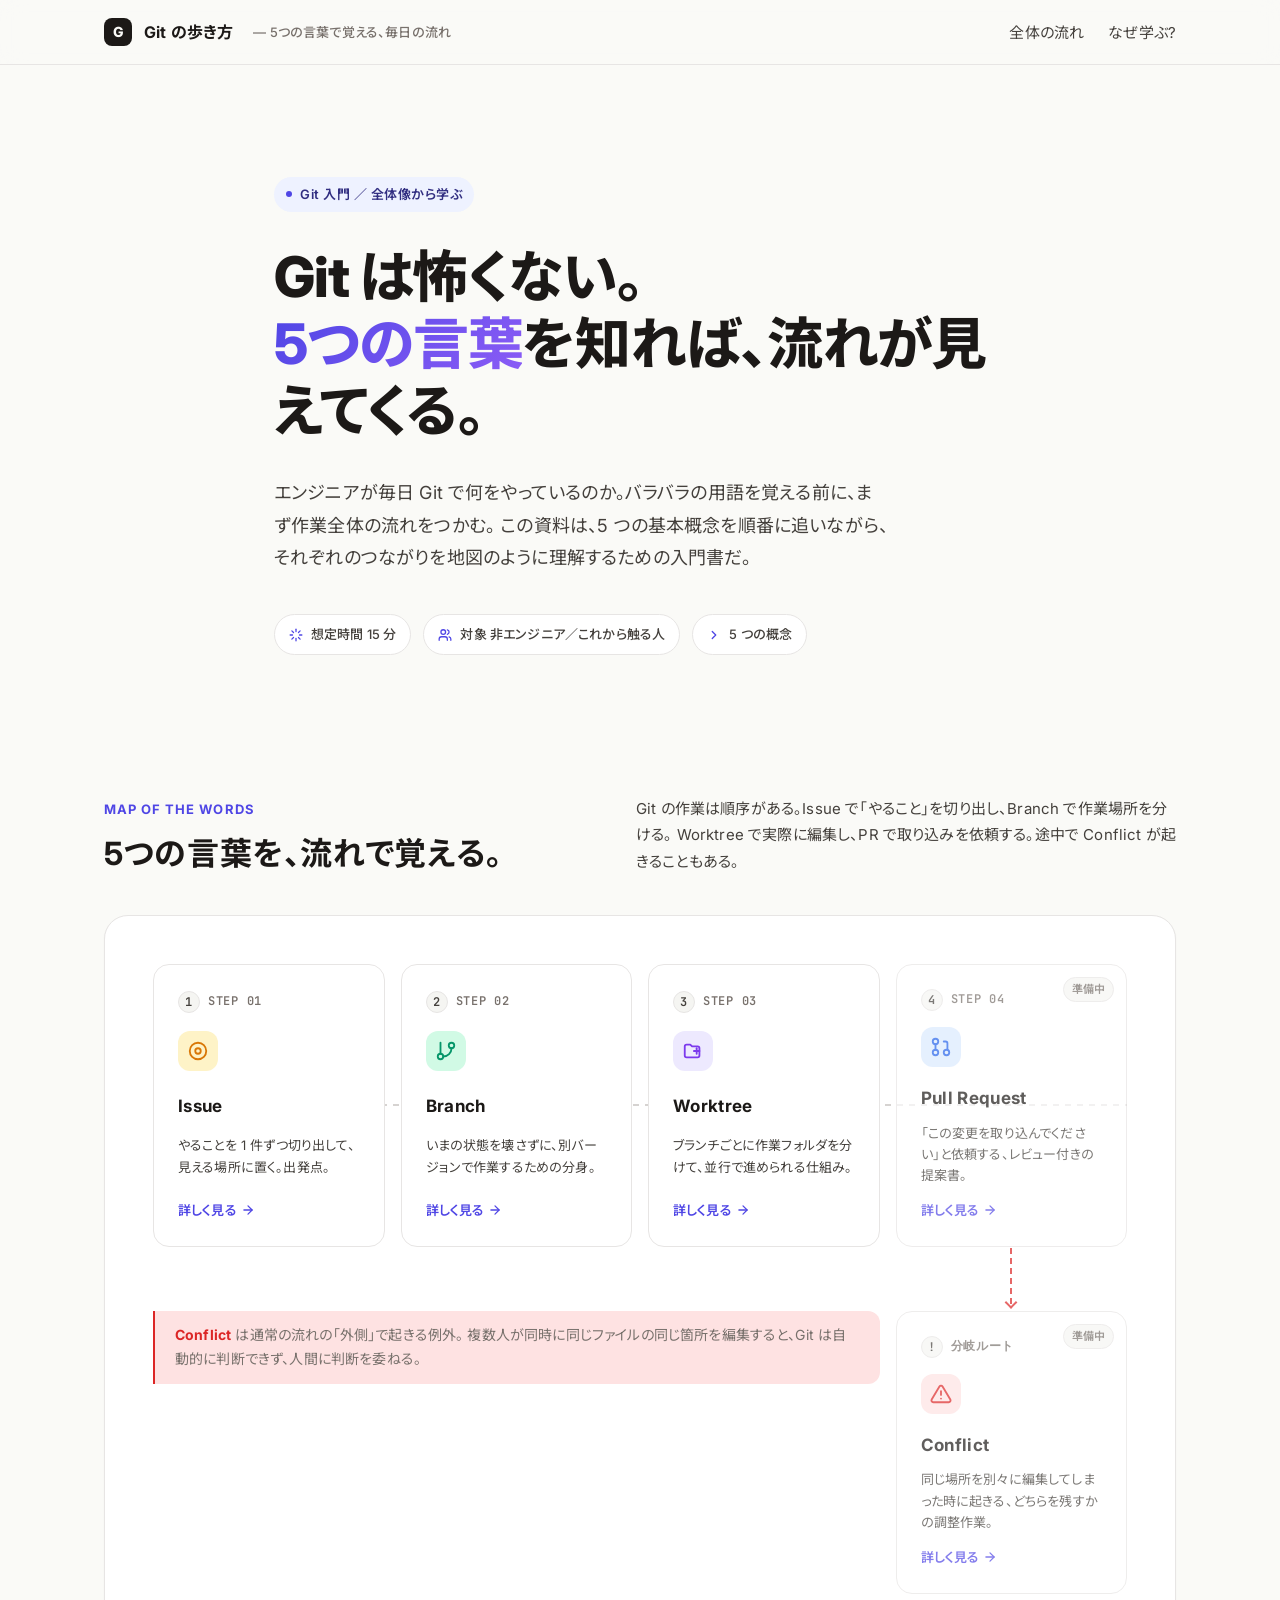
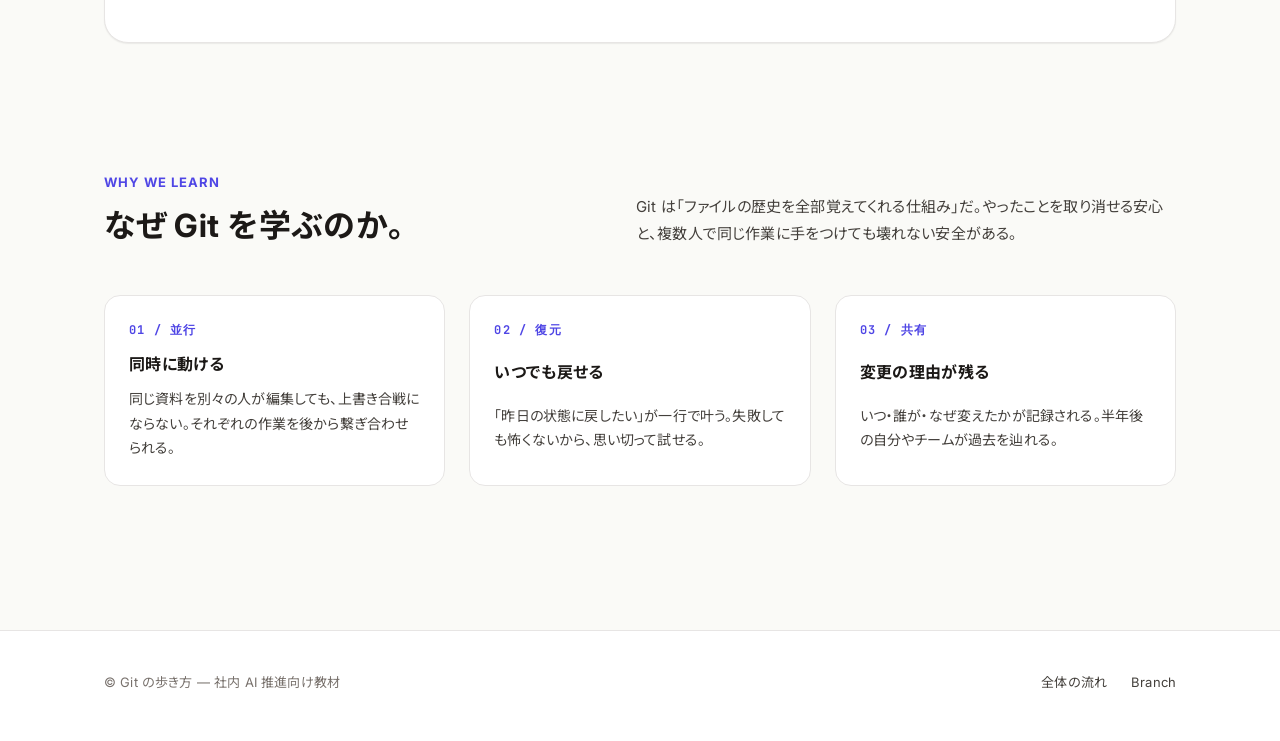
==== index.html @ 579b5332 "Merge main into worktree-issue-6-worktree-docs main 側の Issue ページ追加と同じ「ページごとのテーマカラー」を実装していたため、命名規約の衝突" ====
<!doctype html>
<html lang="ja">
<head>
  <meta charset="utf-8">
  <meta name="viewport" content="width=device-width, initial-scale=1">
  <meta name="description" content="Git の基本を、5つの言葉で。エンジニアでない人も、流れから理解できる Git 入門。">
  <title>Git は怖くない。5つの言葉で覚える、毎日の流れ。</title>
  <link rel="preconnect" href="https://fonts.googleapis.com">
  <link rel="preconnect" href="https://fonts.gstatic.com" crossorigin>
  <link rel="stylesheet" href="https://fonts.googleapis.com/css2?family=Inter:wght@400;500;600;700;800&family=JetBrains+Mono:wght@400;500;600&family=Noto+Sans+JP:wght@400;500;700;800&display=swap">
  <link rel="stylesheet" href="styles.css">
</head>
<body>
  <header class="site-header">
    <div class="container site-header__inner">
      <a class="brand" href="index.html">
        <span class="brand__mark">G</span>
        <span class="brand__title">Git の歩き方</span>
        <span class="brand__sub">— 5つの言葉で覚える、毎日の流れ</span>
      </a>
      <nav class="nav" aria-label="主要セクション">
        <ul class="nav__list">
          <li><a class="nav__link" href="#flow">全体の流れ</a></li>
          <li><a class="nav__link" href="#why">なぜ学ぶ?</a></li>
        </ul>
      </nav>
    </div>
  </header>

  <main>
    <!-- Hero -->
    <section class="hero">
      <div class="container hero__inner">
        <span class="hero__eyebrow">Git 入門 ／ 全体像から学ぶ</span>
        <h1 class="hero__title">
          Git は怖くない。<br>
          <em>5つの言葉</em>を知れば、流れが見えてくる。
        </h1>
        <p class="hero__lead">
          エンジニアが毎日 Git で何をやっているのか。バラバラの用語を覚える前に、まず作業全体の流れをつかむ。
          この資料は、5 つの基本概念を順番に追いながら、それぞれのつながりを地図のように理解するための入門書だ。
        </p>
        <div class="hero__meta">
          <span class="hero__chip">
            <svg viewBox="0 0 24 24" fill="none" stroke="currentColor" stroke-width="2.2" stroke-linecap="round" stroke-linejoin="round" aria-hidden="true"><path d="M12 2v4"/><path d="M12 18v4"/><path d="M4.93 4.93l2.83 2.83"/><path d="M16.24 16.24l2.83 2.83"/><path d="M2 12h4"/><path d="M18 12h4"/><path d="M4.93 19.07l2.83-2.83"/><path d="M16.24 7.76l2.83-2.83"/></svg>
            想定時間 15 分
          </span>
          <span class="hero__chip">
            <svg viewBox="0 0 24 24" fill="none" stroke="currentColor" stroke-width="2.2" stroke-linecap="round" stroke-linejoin="round" aria-hidden="true"><path d="M16 21v-2a4 4 0 0 0-4-4H6a4 4 0 0 0-4 4v2"/><circle cx="9" cy="7" r="4"/><path d="M22 21v-2a4 4 0 0 0-3-3.87"/><path d="M16 3.13a4 4 0 0 1 0 7.75"/></svg>
            対象 非エンジニア／これから触る人
          </span>
          <span class="hero__chip">
            <svg viewBox="0 0 24 24" fill="none" stroke="currentColor" stroke-width="2.2" stroke-linecap="round" stroke-linejoin="round" aria-hidden="true"><path d="M9 18l6-6-6-6"/></svg>
            5 つの概念
          </span>
        </div>
      </div>
    </section>

    <!-- Flow -->
    <section id="flow" class="section">
      <div class="container">
        <div class="section-head">
          <div class="section-head__title">
            <span class="section-head__eyebrow">Map of the words</span>
            <h2>5つの言葉を、流れで覚える。</h2>
          </div>
          <p class="section-head__lead">
            Git の作業は順序がある。Issue で「やること」を切り出し、Branch で作業場所を分ける。
            Worktree で実際に編集し、PR で取り込みを依頼する。途中で Conflict が起きることもある。
          </p>
        </div>

        <div class="flow">
          <div class="flow__track" role="list">
            <div class="flow__connector" aria-hidden="true"></div>

            <!-- Issue -->
            <a class="flow-card flow-card--issue" href="issue.html" role="listitem">
              <span class="flow-card__step"><span class="flow-card__step-num">1</span>STEP 01</span>
              <span class="flow-card__icon" aria-hidden="true">
                <svg viewBox="0 0 24 24" fill="none" stroke="currentColor" stroke-width="2" stroke-linecap="round" stroke-linejoin="round"><circle cx="12" cy="12" r="9"/><circle cx="12" cy="12" r="3"/></svg>
              </span>
              <h3 class="flow-card__title">Issue</h3>
              <p class="flow-card__desc">やることを 1 件ずつ切り出して、見える場所に置く。出発点。</p>
              <span class="flow-card__cta">
                詳しく見る
                <svg viewBox="0 0 24 24" fill="none" stroke="currentColor" stroke-width="2.2" stroke-linecap="round" stroke-linejoin="round" aria-hidden="true"><path d="M5 12h14"/><path d="M12 5l7 7-7 7"/></svg>
              </span>
            </a>

            <!-- Branch -->
            <a class="flow-card flow-card--branch" href="branch.html" role="listitem">
              <span class="flow-card__step"><span class="flow-card__step-num">2</span>STEP 02</span>
              <span class="flow-card__icon" aria-hidden="true">
                <svg viewBox="0 0 24 24" fill="none" stroke="currentColor" stroke-width="2" stroke-linecap="round" stroke-linejoin="round"><line x1="6" y1="3" x2="6" y2="15"/><circle cx="18" cy="6" r="3"/><circle cx="6" cy="18" r="3"/><path d="M18 9a9 9 0 0 1-9 9"/></svg>
              </span>
              <h3 class="flow-card__title">Branch</h3>
              <p class="flow-card__desc">いまの状態を壊さずに、別バージョンで作業するための分身。</p>
              <span class="flow-card__cta">
                詳しく見る
                <svg viewBox="0 0 24 24" fill="none" stroke="currentColor" stroke-width="2.2" stroke-linecap="round" stroke-linejoin="round" aria-hidden="true"><path d="M5 12h14"/><path d="M12 5l7 7-7 7"/></svg>
              </span>
            </a>

            <!-- Worktree -->
            <a class="flow-card flow-card--worktree" href="worktree.html" role="listitem">
              <span class="flow-card__step"><span class="flow-card__step-num">3</span>STEP 03</span>
              <span class="flow-card__icon" aria-hidden="true">
                <svg viewBox="0 0 24 24" fill="none" stroke="currentColor" stroke-width="2" stroke-linecap="round" stroke-linejoin="round"><path d="M3 7a2 2 0 0 1 2-2h4l2 2h6a2 2 0 0 1 2 2v8a2 2 0 0 1-2 2H5a2 2 0 0 1-2-2V7z"/><path d="M16 9v6"/><path d="M13 12h6"/></svg>
              </span>
              <h3 class="flow-card__title">Worktree</h3>
              <p class="flow-card__desc">ブランチごとに作業フォルダを分けて、並行で進められる仕組み。</p>
              <span class="flow-card__cta">
                詳しく見る
                <svg viewBox="0 0 24 24" fill="none" stroke="currentColor" stroke-width="2.2" stroke-linecap="round" stroke-linejoin="round" aria-hidden="true"><path d="M5 12h14"/><path d="M12 5l7 7-7 7"/></svg>
              </span>
            </a>

            <!-- PR -->
            <a class="flow-card flow-card--pr" href="#" role="listitem" aria-disabled="true">
              <span class="flow-card__badge">準備中</span>
              <span class="flow-card__step"><span class="flow-card__step-num">4</span>STEP 04</span>
              <span class="flow-card__icon" aria-hidden="true">
                <svg viewBox="0 0 24 24" fill="none" stroke="currentColor" stroke-width="2" stroke-linecap="round" stroke-linejoin="round"><circle cx="6" cy="6" r="3"/><circle cx="6" cy="18" r="3"/><circle cx="18" cy="18" r="3"/><line x1="6" y1="9" x2="6" y2="15"/><path d="M15 6h2a2 2 0 0 1 2 2v7"/></svg>
              </span>
              <h3 class="flow-card__title">Pull Request</h3>
              <p class="flow-card__desc">「この変更を取り込んでください」と依頼する、レビュー付きの提案書。</p>
              <span class="flow-card__cta">
                詳しく見る
                <svg viewBox="0 0 24 24" fill="none" stroke="currentColor" stroke-width="2.2" stroke-linecap="round" stroke-linejoin="round" aria-hidden="true"><path d="M5 12h14"/><path d="M12 5l7 7-7 7"/></svg>
              </span>
            </a>
          </div>

          <!-- Conflict branch -->
          <div class="flow__branchpath">
            <a class="flow-card flow-card--conflict" href="#" role="listitem" aria-disabled="true">
              <span class="flow-card__badge">準備中</span>
              <span class="flow-card__step"><span class="flow-card__step-num">!</span>分岐ルート</span>
              <span class="flow-card__icon" aria-hidden="true">
                <svg viewBox="0 0 24 24" fill="none" stroke="currentColor" stroke-width="2" stroke-linecap="round" stroke-linejoin="round"><path d="M10.29 3.86 1.82 18a2 2 0 0 0 1.71 3h16.94a2 2 0 0 0 1.71-3L13.71 3.86a2 2 0 0 0-3.42 0z"/><line x1="12" y1="9" x2="12" y2="13"/><line x1="12" y1="17" x2="12.01" y2="17"/></svg>
              </span>
              <h3 class="flow-card__title">Conflict</h3>
              <p class="flow-card__desc">同じ場所を別々に編集してしまった時に起きる、どちらを残すかの調整作業。</p>
              <span class="flow-card__cta">
                詳しく見る
                <svg viewBox="0 0 24 24" fill="none" stroke="currentColor" stroke-width="2.2" stroke-linecap="round" stroke-linejoin="round" aria-hidden="true"><path d="M5 12h14"/><path d="M12 5l7 7-7 7"/></svg>
              </span>
            </a>
            <p class="flow__branchpath-note">
              <strong>Conflict</strong> は通常の流れの「外側」で起きる例外。
              複数人が同時に同じファイルの同じ箇所を編集すると、Git は自動的に判断できず、人間に判断を委ねる。
            </p>
          </div>
        </div>
      </div>
    </section>

    <!-- Why Git -->
    <section id="why" class="section">
      <div class="container">
        <div class="section-head">
          <div class="section-head__title">
            <span class="section-head__eyebrow">Why we learn</span>
            <h2>なぜ Git を学ぶのか。</h2>
          </div>
          <p class="section-head__lead">
            Git は「ファイルの歴史を全部覚えてくれる仕組み」だ。やったことを取り消せる安心と、複数人で同じ作業に手をつけても壊れない安全がある。
          </p>
        </div>

        <div class="story">
          <article class="story-card">
            <span class="story-card__num">01 / 並行</span>
            <h3 class="story-card__title">同時に動ける</h3>
            <p class="story-card__text">同じ資料を別々の人が編集しても、上書き合戦にならない。それぞれの作業を後から繋ぎ合わせられる。</p>
          </article>
          <article class="story-card">
            <span class="story-card__num">02 / 復元</span>
            <h3 class="story-card__title">いつでも戻せる</h3>
            <p class="story-card__text">「昨日の状態に戻したい」が一行で叶う。失敗しても怖くないから、思い切って試せる。</p>
          </article>
          <article class="story-card">
            <span class="story-card__num">03 / 共有</span>
            <h3 class="story-card__title">変更の理由が残る</h3>
            <p class="story-card__text">いつ・誰が・なぜ変えたかが記録される。半年後の自分やチームが過去を辿れる。</p>
          </article>
        </div>
      </div>
    </section>
  </main>

  <footer class="site-footer">
    <div class="container site-footer__inner">
      <p class="site-footer__copy">© Git の歩き方 — 社内 AI 推進向け教材</p>
      <nav class="site-footer__nav" aria-label="フッターナビ">
        <a href="#flow">全体の流れ</a>
        <a href="branch.html">Branch</a>
      </nav>
    </div>
  </footer>
</body>
</html>
---- styles.css ----
/* ==========================================================================
   Git 入門資料 / styles.css
   ========================================================================== */

/* ---------- Reset ---------- */
*, *::before, *::after { box-sizing: border-box; }
* { margin: 0; padding: 0; }
html { -webkit-text-size-adjust: 100%; scroll-behavior: smooth; }
body, h1, h2, h3, h4, h5, h6, p, ul, ol, figure { margin: 0; }
img, svg, video { display: block; max-width: 100%; height: auto; }
a { color: inherit; text-decoration: none; }
ul, ol { list-style: none; }
button { font: inherit; cursor: pointer; border: 0; background: none; color: inherit; }

/* ---------- Tokens ---------- */
:root {
  /* color */
  --bg: #FAFAF7;
  --surface: #FFFFFF;
  --surface-muted: #F5F5F2;
  --ink: #1C1917;
  --ink-soft: #44403C;
  --ink-mute: #78716C;
  --border: #E7E5E4;
  --border-strong: #D6D3D1;

  /* accent (primary) */
  --accent: #4F46E5;
  --accent-hover: #4338CA;
  --accent-soft: #EEF2FF;
  --accent-ink: #312E81;

  /* topic colors */
  --c-issue: #D97706;
  --c-issue-bg: #FEF3C7;
  --c-branch: #059669;
  --c-branch-bg: #D1FAE5;
  --c-worktree: #7C3AED;
  --c-worktree-bg: #EDE9FE;
  --c-pr: #2563EB;
  --c-pr-bg: #DBEAFE;
  --c-conflict: #DC2626;
  --c-conflict-bg: #FEE2E2;

  /* radius */
  --r-sm: 8px;
  --r-md: 12px;
  --r-lg: 16px;
  --r-xl: 24px;
  --r-pill: 999px;

  /* shadow */
  --shadow-sm: 0 1px 2px rgba(28, 25, 23, 0.04), 0 1px 1px rgba(28, 25, 23, 0.03);
  --shadow-md: 0 4px 16px rgba(28, 25, 23, 0.06), 0 2px 4px rgba(28, 25, 23, 0.04);
  --shadow-lg: 0 12px 32px rgba(28, 25, 23, 0.08), 0 4px 8px rgba(28, 25, 23, 0.04);

  /* spacing */
  --sp-1: 0.25rem;
  --sp-2: 0.5rem;
  --sp-3: 0.75rem;
  --sp-4: 1rem;
  --sp-5: 1.25rem;
  --sp-6: 1.5rem;
  --sp-8: 2rem;
  --sp-10: 2.5rem;
  --sp-12: 3rem;
  --sp-16: 4rem;
  --sp-20: 5rem;
  --sp-24: 6rem;

  /* typography */
  --font-sans:
    "Inter", "Noto Sans JP",
    -apple-system, BlinkMacSystemFont, "Segoe UI", "Hiragino Kaku Gothic ProN",
    "Hiragino Sans", Meiryo, sans-serif;
  --font-mono:
    "JetBrains Mono", ui-monospace, SFMono-Regular, Menlo, Consolas, monospace;

  /* container */
  --container: 1120px;

  /* topic theme (per-page accent — default: branch) */
  --topic: var(--c-branch);
  --topic-bg: var(--c-branch-bg);
}

/* per-page topic theme override */
.topic-issue    { --topic: var(--c-issue);    --topic-bg: var(--c-issue-bg); }
.topic-branch   { --topic: var(--c-branch);   --topic-bg: var(--c-branch-bg); }
.topic-worktree { --topic: var(--c-worktree); --topic-bg: var(--c-worktree-bg); }
.topic-pr       { --topic: var(--c-pr);       --topic-bg: var(--c-pr-bg); }
.topic-conflict { --topic: var(--c-conflict); --topic-bg: var(--c-conflict-bg); }

/* ---------- Base ---------- */
html { font-size: 16px; }
body {
  font-family: var(--font-sans);
  font-feature-settings: "palt";
  background: var(--bg);
  color: var(--ink);
  line-height: 1.75;
  letter-spacing: 0.01em;
  -webkit-font-smoothing: antialiased;
  -moz-osx-font-smoothing: grayscale;
}

.container {
  max-width: var(--container);
  margin: 0 auto;
  padding: 0 var(--sp-6);
}

/* ---------- Typography ---------- */
h1, h2, h3 { letter-spacing: 0.02em; line-height: 1.4; color: var(--ink); }
h1 { font-size: clamp(2rem, 5vw, 3rem); font-weight: 800; letter-spacing: -0.01em; line-height: 1.2; }
h2 { font-size: clamp(1.5rem, 3vw, 2rem); font-weight: 700; line-height: 1.3; }
h3 { font-size: 1.25rem; font-weight: 700; }
h4 { font-size: 1.0625rem; font-weight: 700; }

p { color: var(--ink-soft); }
code, kbd, samp {
  font-family: var(--font-mono);
  font-size: 0.9em;
  background: var(--surface-muted);
  padding: 0.125em 0.375em;
  border-radius: var(--r-sm);
  border: 1px solid var(--border);
  color: var(--ink);
}

/* ---------- Header ---------- */
.site-header {
  position: sticky;
  top: 0;
  z-index: 50;
  background: rgba(250, 250, 247, 0.85);
  backdrop-filter: saturate(140%) blur(12px);
  -webkit-backdrop-filter: saturate(140%) blur(12px);
  border-bottom: 1px solid var(--border);
}
.site-header__inner {
  display: flex;
  align-items: center;
  justify-content: space-between;
  height: 64px;
}
.brand {
  display: flex;
  align-items: center;
  gap: var(--sp-3);
  font-weight: 700;
  font-size: 1rem;
  color: var(--ink);
}
.brand__mark {
  width: 28px;
  height: 28px;
  display: grid;
  place-items: center;
  background: var(--ink);
  color: var(--bg);
  border-radius: var(--r-sm);
  font-weight: 800;
  font-size: 0.875rem;
  letter-spacing: -0.04em;
}
.brand__title { font-weight: 700; }
.brand__sub {
  margin-left: var(--sp-2);
  color: var(--ink-mute);
  font-size: 0.8125rem;
  font-weight: 500;
}
.nav__list { display: flex; gap: var(--sp-6); }
.nav__link {
  font-size: 0.9375rem;
  color: var(--ink-soft);
  transition: color 0.2s;
}
.nav__link:hover { color: var(--accent); }

/* ---------- Hero ---------- */
.hero {
  padding: clamp(4rem, 9vw, 7rem) 0 clamp(3rem, 6vw, 5rem);
  position: relative;
  overflow: hidden;
}
.hero__inner {
  display: grid;
  gap: var(--sp-8);
  max-width: 780px;
}
.hero__eyebrow {
  display: inline-flex;
  align-items: center;
  gap: var(--sp-2);
  background: var(--accent-soft);
  color: var(--accent-ink);
  font-size: 0.8125rem;
  font-weight: 600;
  letter-spacing: 0.04em;
  padding: 0.375rem 0.75rem;
  border-radius: var(--r-pill);
  width: fit-content;
}
.hero__eyebrow::before {
  content: "";
  width: 6px;
  height: 6px;
  background: var(--accent);
  border-radius: 50%;
  display: inline-block;
}
.hero__title {
  font-size: clamp(2.25rem, 5.5vw, 3.5rem);
  font-weight: 800;
  line-height: 1.2;
  letter-spacing: -0.02em;
}
.hero__title em {
  font-style: normal;
  background: linear-gradient(135deg, var(--accent), #8B5CF6);
  -webkit-background-clip: text;
  background-clip: text;
  color: transparent;
}
.hero__lead {
  font-size: clamp(1rem, 1.6vw, 1.125rem);
  color: var(--ink-soft);
  max-width: 56ch;
  line-height: 1.8;
}
.hero__meta {
  display: flex;
  flex-wrap: wrap;
  gap: var(--sp-3);
  margin-top: var(--sp-2);
}
.hero__chip {
  display: inline-flex;
  align-items: center;
  gap: var(--sp-2);
  padding: 0.5rem 0.875rem;
  background: var(--surface);
  border: 1px solid var(--border);
  border-radius: var(--r-pill);
  font-size: 0.8125rem;
  color: var(--ink-soft);
  font-weight: 500;
}
.hero__chip svg { width: 14px; height: 14px; color: var(--accent); }

/* ---------- Section ---------- */
.section { padding: var(--sp-16) 0; }
.section--tight { padding: var(--sp-12) 0; }
.section-head {
  display: flex;
  align-items: flex-end;
  justify-content: space-between;
  gap: var(--sp-6);
  margin-bottom: var(--sp-10);
  flex-wrap: wrap;
}
.section-head__title { display: grid; gap: var(--sp-3); }
.section-head__eyebrow {
  font-size: 0.8125rem;
  font-weight: 700;
  color: var(--accent);
  letter-spacing: 0.08em;
  text-transform: uppercase;
}
.section-head__lead { color: var(--ink-soft); max-width: 60ch; font-size: 0.9375rem; }

/* ---------- Flow (home) ---------- */
.flow {
  background: var(--surface);
  border: 1px solid var(--border);
  border-radius: var(--r-xl);
  padding: clamp(2rem, 4vw, 3rem);
  box-shadow: var(--shadow-sm);
  position: relative;
  overflow: hidden;
}
.flow::before {
  content: "";
  position: absolute;
  inset: 0;
  background:
    radial-gradient(800px 200px at 50% -20%, rgba(79, 70, 229, 0.06), transparent 60%);
  pointer-events: none;
}

.flow__track {
  position: relative;
  display: grid;
  grid-template-columns: repeat(4, 1fr);
  gap: var(--sp-4);
  align-items: stretch;
}
.flow__connector {
  position: absolute;
  top: 50%;
  transform: translateY(-50%);
  width: 100%;
  height: 2px;
  background: repeating-linear-gradient(
    to right,
    var(--border-strong) 0 6px,
    transparent 6px 12px
  );
  z-index: 0;
  pointer-events: none;
}

.flow-card {
  position: relative;
  z-index: 1;
  display: grid;
  grid-template-rows: auto auto auto;
  gap: var(--sp-3);
  padding: var(--sp-6);
  background: var(--surface);
  border: 1.5px solid var(--border);
  border-radius: var(--r-lg);
  transition: transform 0.25s, box-shadow 0.25s, border-color 0.25s;
  text-decoration: none;
  color: inherit;
  min-height: 200px;
}
.flow-card:hover {
  transform: translateY(-4px);
  box-shadow: var(--shadow-lg);
  border-color: var(--accent);
}
.flow-card[aria-disabled="true"] {
  cursor: not-allowed;
  opacity: 0.7;
}
.flow-card[aria-disabled="true"]:hover {
  transform: none;
  box-shadow: var(--shadow-sm);
  border-color: var(--border);
}
.flow-card__step {
  display: inline-flex;
  align-items: center;
  gap: var(--sp-2);
  font-family: var(--font-mono);
  font-size: 0.75rem;
  font-weight: 600;
  color: var(--ink-mute);
  letter-spacing: 0.06em;
}
.flow-card__step-num {
  display: grid;
  place-items: center;
  width: 22px;
  height: 22px;
  border-radius: 50%;
  background: var(--surface-muted);
  border: 1px solid var(--border);
  color: var(--ink-soft);
  font-size: 0.75rem;
}
.flow-card__icon {
  width: 40px;
  height: 40px;
  border-radius: var(--r-md);
  display: grid;
  place-items: center;
  margin-top: var(--sp-1);
}
.flow-card__icon svg { width: 22px; height: 22px; }
.flow-card__title {
  font-size: 1.0625rem;
  font-weight: 700;
  margin-top: var(--sp-2);
}
.flow-card__desc {
  font-size: 0.8125rem;
  color: var(--ink-soft);
  line-height: 1.65;
}
.flow-card__cta {
  margin-top: auto;
  display: inline-flex;
  align-items: center;
  gap: var(--sp-1);
  font-size: 0.8125rem;
  font-weight: 600;
  color: var(--accent);
}
.flow-card__cta svg { width: 14px; height: 14px; transition: transform 0.2s; }
.flow-card:hover .flow-card__cta svg { transform: translateX(2px); }
.flow-card__badge {
  position: absolute;
  top: var(--sp-3);
  right: var(--sp-3);
  font-size: 0.6875rem;
  font-weight: 600;
  padding: 0.125rem 0.5rem;
  border-radius: var(--r-pill);
  background: var(--surface-muted);
  color: var(--ink-mute);
  border: 1px solid var(--border);
}

/* topic accents */
.flow-card--issue    .flow-card__icon { background: var(--c-issue-bg); color: var(--c-issue); }
.flow-card--branch   .flow-card__icon { background: var(--c-branch-bg); color: var(--c-branch); }
.flow-card--worktree .flow-card__icon { background: var(--c-worktree-bg); color: var(--c-worktree); }
.flow-card--pr       .flow-card__icon { background: var(--c-pr-bg); color: var(--c-pr); }
.flow-card--conflict .flow-card__icon { background: var(--c-conflict-bg); color: var(--c-conflict); }

/* conflict branch */
.flow__branchpath {
  position: relative;
  margin-top: 64px;
  display: grid;
  grid-template-columns: repeat(4, 1fr);
  grid-auto-flow: dense;
  gap: var(--sp-4);
  align-items: stretch;
}
.flow__branchpath-note {
  grid-column: 1 / 4;
  align-self: start;
  font-size: 0.875rem;
  color: var(--ink-mute);
  border-left: 2px solid var(--c-conflict);
  padding: var(--sp-3) var(--sp-5);
  line-height: 1.75;
  background: var(--c-conflict-bg);
  border-radius: 0 var(--r-md) var(--r-md) 0;
}
.flow__branchpath-note strong { color: var(--c-conflict); }

.flow-card.flow-card--conflict {
  grid-column: 4 / 5;
  position: relative;
}
/* dashed vertical connector PR -> Conflict */
.flow-card.flow-card--conflict::before {
  content: "";
  position: absolute;
  left: 50%;
  top: -64px;
  width: 0;
  height: 56px;
  border-left: 2px dashed var(--c-conflict);
  transform: translateX(-50%);
  pointer-events: none;
}
/* arrowhead */
.flow-card.flow-card--conflict::after {
  content: "";
  position: absolute;
  left: 50%;
  top: -14px;
  width: 9px;
  height: 9px;
  border-right: 2px solid var(--c-conflict);
  border-bottom: 2px solid var(--c-conflict);
  transform: translateX(-50%) rotate(45deg);
  pointer-events: none;
}

/* ---------- Story strip ---------- */
.story {
  margin-top: var(--sp-12);
  display: grid;
  grid-template-columns: repeat(3, 1fr);
  gap: var(--sp-6);
}
.story-card {
  background: var(--surface);
  border: 1px solid var(--border);
  border-radius: var(--r-lg);
  padding: var(--sp-6);
  display: grid;
  gap: var(--sp-3);
}
.story-card__num {
  font-family: var(--font-mono);
  font-size: 0.75rem;
  font-weight: 700;
  color: var(--accent);
  letter-spacing: 0.1em;
}
.story-card__title { font-size: 1rem; font-weight: 700; }
.story-card__text { font-size: 0.875rem; color: var(--ink-soft); }

/* ---------- Footer ---------- */
.site-footer {
  border-top: 1px solid var(--border);
  margin-top: var(--sp-20);
  padding: var(--sp-10) 0 var(--sp-12);
  background: var(--surface);
}
.site-footer__inner {
  display: flex;
  justify-content: space-between;
  align-items: center;
  flex-wrap: wrap;
  gap: var(--sp-4);
}
.site-footer__copy { font-size: 0.8125rem; color: var(--ink-mute); }
.site-footer__nav { display: flex; gap: var(--sp-6); }
.site-footer__nav a {
  font-size: 0.8125rem;
  color: var(--ink-soft);
}
.site-footer__nav a:hover { color: var(--accent); }

/* ==========================================================================
   Detail page (branch.html etc.)
   ========================================================================== */

/* breadcrumb */
.crumb {
  display: flex;
  align-items: center;
  gap: var(--sp-2);
  font-size: 0.8125rem;
  color: var(--ink-mute);
  padding-top: var(--sp-8);
}
.crumb a { color: var(--ink-mute); transition: color 0.2s; }
.crumb a:hover { color: var(--accent); }
.crumb__sep { color: var(--border-strong); }
.crumb__current { color: var(--ink-soft); font-weight: 500; }

/* page hero */
.page-hero {
  padding: var(--sp-8) 0 var(--sp-12);
  border-bottom: 1px solid var(--border);
}
.page-hero__inner { display: grid; gap: var(--sp-6); max-width: 800px; }
.page-hero__tag {
  display: inline-flex;
  align-items: center;
  gap: var(--sp-2);
  font-size: 0.75rem;
  font-weight: 700;
  letter-spacing: 0.08em;
  text-transform: uppercase;
  padding: 0.375rem 0.75rem;
  border-radius: var(--r-pill);
  width: fit-content;
  background: var(--topic-bg);
  color: var(--topic);
}
.page-hero__title {
  font-size: clamp(2rem, 4vw, 2.75rem);
  font-weight: 800;
  letter-spacing: -0.02em;
  line-height: 1.2;
}
.page-hero__title span { color: var(--topic); }
.page-hero__lead {
  font-size: clamp(1rem, 1.6vw, 1.125rem);
  color: var(--ink-soft);
  line-height: 1.85;
}

/* content layout */
.page-body { padding: var(--sp-16) 0 var(--sp-20); }
.page-grid {
  display: grid;
  grid-template-columns: 240px 1fr;
  gap: var(--sp-16);
  align-items: start;
}

/* sidebar TOC */
.toc {
  position: sticky;
  top: 88px;
  display: grid;
  gap: var(--sp-2);
}
.toc__title {
  font-size: 0.75rem;
  font-weight: 700;
  letter-spacing: 0.08em;
  text-transform: uppercase;
  color: var(--ink-mute);
  margin-bottom: var(--sp-2);
}
.toc__list { display: grid; gap: 2px; }
.toc__link {
  padding: var(--sp-2) var(--sp-3);
  font-size: 0.875rem;
  color: var(--ink-soft);
  border-radius: var(--r-sm);
  border-left: 2px solid transparent;
  transition: all 0.2s;
  line-height: 1.5;
}
.toc__link:hover {
  color: var(--accent);
  background: var(--accent-soft);
}

/* main content */
.content { display: grid; gap: var(--sp-16); max-width: 760px; }
.content h2 {
  font-size: 1.625rem;
  font-weight: 800;
  margin-bottom: var(--sp-4);
  letter-spacing: -0.01em;
}
.content h2 .num {
  display: inline-grid;
  place-items: center;
  width: 32px;
  height: 32px;
  border-radius: var(--r-sm);
  background: var(--topic-bg);
  color: var(--topic);
  font-size: 1rem;
  font-weight: 700;
  margin-right: var(--sp-3);
  vertical-align: 1px;
}
.content h3 {
  font-size: 1.125rem;
  font-weight: 700;
  margin-top: var(--sp-6);
  margin-bottom: var(--sp-3);
}
.content p {
  font-size: 1rem;
  line-height: 1.85;
  margin-bottom: var(--sp-4);
}
.content p strong { color: var(--ink); font-weight: 700; }
.content ul.bullets {
  list-style: none;
  margin-bottom: var(--sp-4);
  display: grid;
  gap: var(--sp-3);
}
.content ul.bullets li {
  font-size: 0.9375rem;
  color: var(--ink-soft);
  line-height: 1.8;
  padding-left: 1.5rem;
  position: relative;
}
.content ul.bullets li::before {
  content: "";
  position: absolute;
  left: 0;
  top: 0.7em;
  width: 6px;
  height: 6px;
  background: var(--topic);
  border-radius: 50%;
}

/* lead paragraph in section */
.lead {
  font-size: 1.0625rem;
  line-height: 1.85;
  color: var(--ink-soft);
}

/* callout */
.callout {
  display: grid;
  grid-template-columns: auto 1fr;
  gap: var(--sp-4);
  align-items: start;
  padding: var(--sp-6);
  background: var(--surface);
  border: 1px solid var(--border);
  border-left: 3px solid var(--accent);
  border-radius: var(--r-md);
  margin: var(--sp-6) 0;
}
.callout__icon {
  width: 32px;
  height: 32px;
  border-radius: var(--r-sm);
  background: var(--accent-soft);
  color: var(--accent);
  display: grid;
  place-items: center;
  flex-shrink: 0;
}
.callout__icon svg { width: 18px; height: 18px; }
.callout__title { font-weight: 700; font-size: 0.9375rem; margin-bottom: var(--sp-1); }
.callout__text { font-size: 0.875rem; color: var(--ink-soft); line-height: 1.7; }
.callout--warn { border-left-color: var(--c-conflict); }
.callout--warn .callout__icon { background: var(--c-conflict-bg); color: var(--c-conflict); }
.callout--ok { border-left-color: var(--topic); }
.callout--ok .callout__icon { background: var(--topic-bg); color: var(--topic); }

/* metaphor box */
.metaphor {
  display: grid;
  grid-template-columns: 1fr 1fr;
  gap: var(--sp-6);
  margin: var(--sp-6) 0;
}
.metaphor-card {
  background: var(--surface);
  border: 1px solid var(--border);
  border-radius: var(--r-lg);
  padding: var(--sp-6);
  display: grid;
  gap: var(--sp-3);
}
.metaphor-card__label {
  display: inline-flex;
  align-items: center;
  gap: var(--sp-2);
  font-size: 0.6875rem;
  font-weight: 700;
  letter-spacing: 0.08em;
  text-transform: uppercase;
  color: var(--ink-mute);
}
.metaphor-card__label .dot {
  width: 8px;
  height: 8px;
  border-radius: 50%;
  background: currentColor;
}
.metaphor-card--bad .metaphor-card__label { color: var(--c-conflict); }
.metaphor-card--good .metaphor-card__label { color: var(--c-branch); }
.metaphor-card h4 { font-size: 1rem; font-weight: 700; }
.metaphor-card p { font-size: 0.875rem; line-height: 1.7; }
.metaphor-card--bad { border-color: rgba(220, 38, 38, 0.2); }
.metaphor-card--good { border-color: rgba(5, 150, 105, 0.2); }

/* diagram (SVG container) */
.diagram {
  background: var(--surface);
  border: 1px solid var(--border);
  border-radius: var(--r-xl);
  padding: var(--sp-8) var(--sp-6);
  margin: var(--sp-8) 0;
  box-shadow: var(--shadow-sm);
}
.diagram__head {
  display: flex;
  justify-content: space-between;
  align-items: center;
  margin-bottom: var(--sp-6);
  flex-wrap: wrap;
  gap: var(--sp-3);
}
.diagram__title { font-size: 0.875rem; font-weight: 700; color: var(--ink); }
.diagram__legend { display: flex; gap: var(--sp-4); flex-wrap: wrap; }
.diagram__legend-item {
  display: inline-flex;
  align-items: center;
  gap: var(--sp-2);
  font-size: 0.75rem;
  color: var(--ink-soft);
}
.diagram__legend-item .dot {
  width: 10px;
  height: 10px;
  border-radius: 50%;
  display: inline-block;
}
.diagram__svg-wrap {
  width: 100%;
  overflow-x: auto;
  -webkit-overflow-scrolling: touch;
}
.diagram__svg-wrap svg { display: block; margin: 0 auto; }
.diagram__caption {
  margin-top: var(--sp-4);
  font-size: 0.8125rem;
  color: var(--ink-mute);
  text-align: center;
  line-height: 1.7;
}

/* steps */
.steps {
  display: grid;
  gap: var(--sp-4);
  margin: var(--sp-6) 0;
}
.step {
  display: grid;
  grid-template-columns: auto 1fr;
  gap: var(--sp-4);
  padding: var(--sp-5) var(--sp-6);
  background: var(--surface);
  border: 1px solid var(--border);
  border-radius: var(--r-md);
}
.step__num {
  width: 32px;
  height: 32px;
  border-radius: 50%;
  background: var(--topic);
  color: white;
  display: grid;
  place-items: center;
  font-weight: 700;
  font-size: 0.9375rem;
  flex-shrink: 0;
}
.step__body h4 {
  font-size: 1rem;
  font-weight: 700;
  margin-bottom: var(--sp-1);
}
.step__body p { font-size: 0.875rem; color: var(--ink-soft); margin: 0; }

/* summary card */
.summary {
  display: grid;
  grid-template-columns: 1fr 1fr;
  gap: var(--sp-4);
  margin-top: var(--sp-6);
}
.summary-item {
  padding: var(--sp-5);
  background: var(--surface-muted);
  border-radius: var(--r-md);
  border: 1px solid var(--border);
}
.summary-item__label {
  font-size: 0.75rem;
  font-weight: 700;
  letter-spacing: 0.08em;
  text-transform: uppercase;
  color: var(--ink-mute);
  margin-bottom: var(--sp-2);
}
.summary-item__value {
  font-size: 0.9375rem;
  font-weight: 600;
  color: var(--ink);
  line-height: 1.6;
}

/* pager (next/prev) */
.pager {
  display: grid;
  grid-template-columns: 1fr 1fr;
  gap: var(--sp-4);
  margin-top: var(--sp-16);
}
.pager-link {
  display: grid;
  gap: var(--sp-1);
  padding: var(--sp-5) var(--sp-6);
  background: var(--surface);
  border: 1px solid var(--border);
  border-radius: var(--r-md);
  transition: all 0.2s;
}
.pager-link:hover {
  border-color: var(--accent);
  transform: translateY(-2px);
  box-shadow: var(--shadow-md);
}
.pager-link__label {
  font-size: 0.75rem;
  color: var(--ink-mute);
  letter-spacing: 0.06em;
}
.pager-link__title {
  font-size: 0.9375rem;
  font-weight: 700;
  color: var(--ink);
}
.pager-link--next { text-align: right; }
.pager-link--disabled {
  opacity: 0.5;
  cursor: not-allowed;
  pointer-events: none;
}

/* ---------- Responsive ---------- */
@media (max-width: 960px) {
  .flow__track { grid-template-columns: repeat(2, 1fr); }
  .flow__connector { display: none; }
  .flow__branchpath { grid-template-columns: 1fr; gap: var(--sp-6); }
  .flow__branchpath-note { grid-column: auto; order: 2; }
  .flow-card.flow-card--conflict { grid-column: auto; order: 1; }
  .flow-card.flow-card--conflict::before,
  .flow-card.flow-card--conflict::after { display: none; }
  .story { grid-template-columns: 1fr; }
  .page-grid { grid-template-columns: 1fr; gap: var(--sp-8); }
  .toc { position: static; }
  .metaphor { grid-template-columns: 1fr; }
  .summary { grid-template-columns: 1fr; }
  .pager { grid-template-columns: 1fr; }
  .pager-link--next { text-align: left; }
}

@media (max-width: 640px) {
  .container { padding: 0 var(--sp-4); }
  .flow { padding: var(--sp-5); }
  .flow__track { grid-template-columns: 1fr; }
  .nav__list { gap: var(--sp-4); }
  .brand__sub { display: none; }
  .section { padding: var(--sp-12) 0; }
  .hero { padding-top: var(--sp-12); }
}
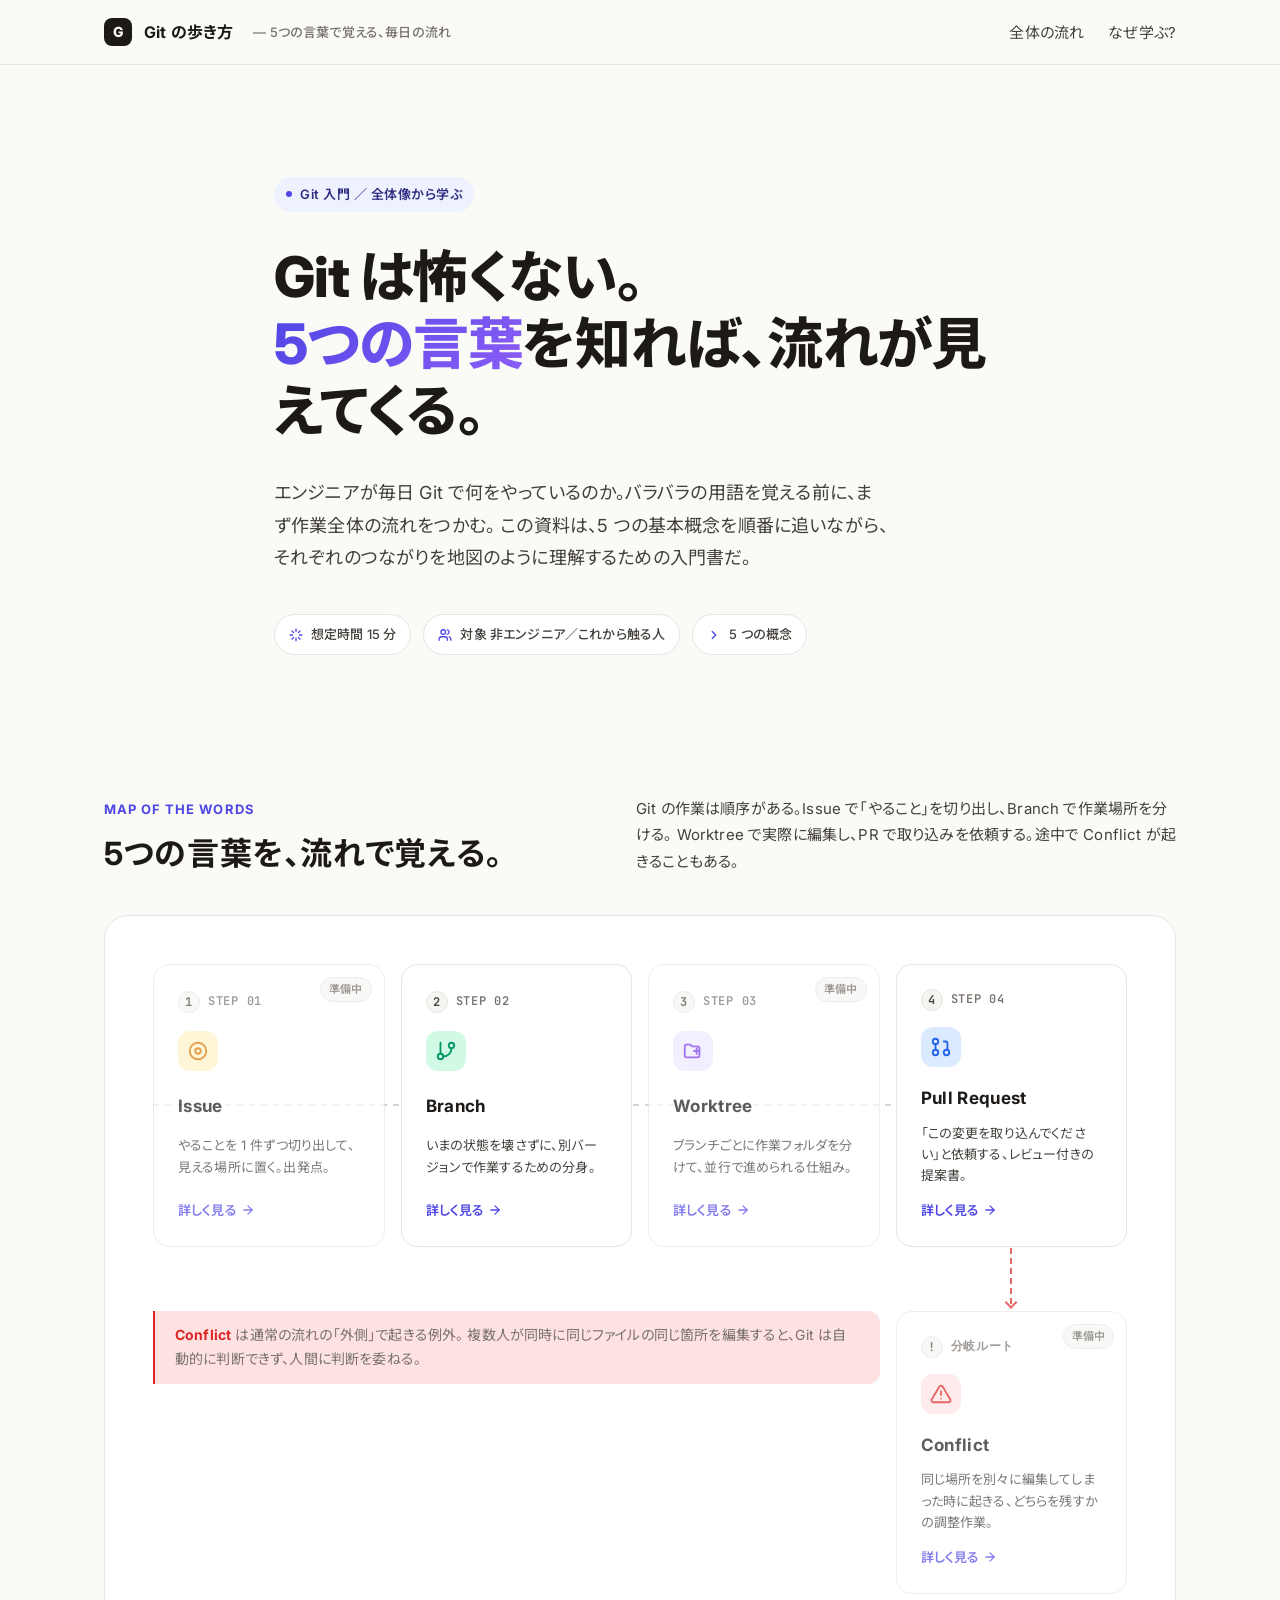
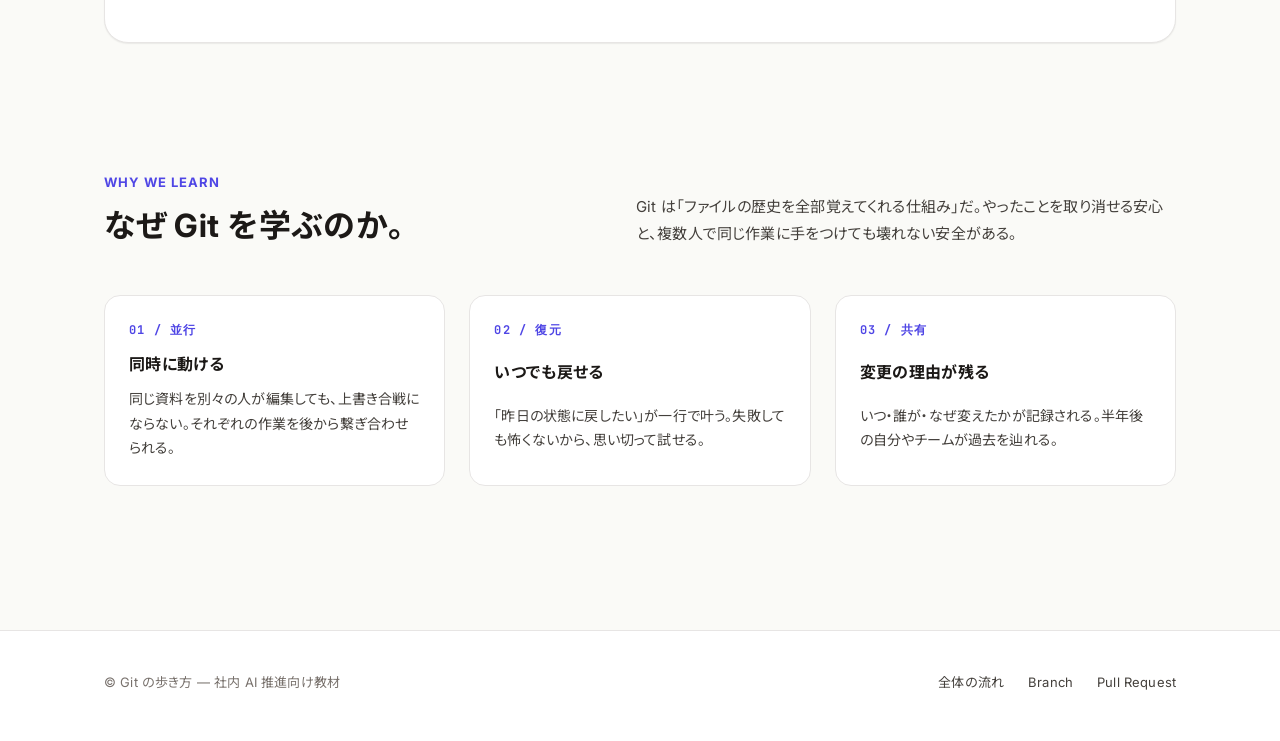
==== commit b6b4514e: "Add Pull Request page with theme override and PR card components - 新規 pr.html: 6セクション構成（一言で言うと / なぜ必" ====
--- a/index.html
+++ b/index.html
@@ -76,7 +76,8 @@
             <div class="flow__connector" aria-hidden="true"></div>
 
             <!-- Issue -->
-            <a class="flow-card flow-card--issue" href="issue.html" role="listitem">
+            <a class="flow-card flow-card--issue" href="#" role="listitem" aria-disabled="true">
+              <span class="flow-card__badge">準備中</span>
               <span class="flow-card__step"><span class="flow-card__step-num">1</span>STEP 01</span>
               <span class="flow-card__icon" aria-hidden="true">
                 <svg viewBox="0 0 24 24" fill="none" stroke="currentColor" stroke-width="2" stroke-linecap="round" stroke-linejoin="round"><circle cx="12" cy="12" r="9"/><circle cx="12" cy="12" r="3"/></svg>
@@ -104,7 +105,8 @@
             </a>
 
             <!-- Worktree -->
-            <a class="flow-card flow-card--worktree" href="worktree.html" role="listitem">
+            <a class="flow-card flow-card--worktree" href="#" role="listitem" aria-disabled="true">
+              <span class="flow-card__badge">準備中</span>
               <span class="flow-card__step"><span class="flow-card__step-num">3</span>STEP 03</span>
               <span class="flow-card__icon" aria-hidden="true">
                 <svg viewBox="0 0 24 24" fill="none" stroke="currentColor" stroke-width="2" stroke-linecap="round" stroke-linejoin="round"><path d="M3 7a2 2 0 0 1 2-2h4l2 2h6a2 2 0 0 1 2 2v8a2 2 0 0 1-2 2H5a2 2 0 0 1-2-2V7z"/><path d="M16 9v6"/><path d="M13 12h6"/></svg>
@@ -118,8 +120,7 @@
             </a>
 
             <!-- PR -->
-            <a class="flow-card flow-card--pr" href="#" role="listitem" aria-disabled="true">
-              <span class="flow-card__badge">準備中</span>
+            <a class="flow-card flow-card--pr" href="pr.html" role="listitem">
               <span class="flow-card__step"><span class="flow-card__step-num">4</span>STEP 04</span>
               <span class="flow-card__icon" aria-hidden="true">
                 <svg viewBox="0 0 24 24" fill="none" stroke="currentColor" stroke-width="2" stroke-linecap="round" stroke-linejoin="round"><circle cx="6" cy="6" r="3"/><circle cx="6" cy="18" r="3"/><circle cx="18" cy="18" r="3"/><line x1="6" y1="9" x2="6" y2="15"/><path d="M15 6h2a2 2 0 0 1 2 2v7"/></svg>
@@ -197,6 +198,7 @@
       <nav class="site-footer__nav" aria-label="フッターナビ">
         <a href="#flow">全体の流れ</a>
         <a href="branch.html">Branch</a>
+        <a href="pr.html">Pull Request</a>
       </nav>
     </div>
   </footer>
--- a/styles.css
+++ b/styles.css
@@ -78,18 +78,7 @@
 
   /* container */
   --container: 1120px;
-
-  /* topic theme (per-page accent — default: branch) */
-  --topic: var(--c-branch);
-  --topic-bg: var(--c-branch-bg);
-}
-
-/* per-page topic theme override */
-.topic-issue    { --topic: var(--c-issue);    --topic-bg: var(--c-issue-bg); }
-.topic-branch   { --topic: var(--c-branch);   --topic-bg: var(--c-branch-bg); }
-.topic-worktree { --topic: var(--c-worktree); --topic-bg: var(--c-worktree-bg); }
-.topic-pr       { --topic: var(--c-pr);       --topic-bg: var(--c-pr-bg); }
-.topic-conflict { --topic: var(--c-conflict); --topic-bg: var(--c-conflict-bg); }
+}
 
 /* ---------- Base ---------- */
 html { font-size: 16px; }
@@ -547,8 +536,8 @@
   padding: 0.375rem 0.75rem;
   border-radius: var(--r-pill);
   width: fit-content;
-  background: var(--topic-bg);
-  color: var(--topic);
+  background: var(--c-branch-bg);
+  color: var(--c-branch);
 }
 .page-hero__title {
   font-size: clamp(2rem, 4vw, 2.75rem);
@@ -556,7 +545,7 @@
   letter-spacing: -0.02em;
   line-height: 1.2;
 }
-.page-hero__title span { color: var(--topic); }
+.page-hero__title span { color: var(--c-branch); }
 .page-hero__lead {
   font-size: clamp(1rem, 1.6vw, 1.125rem);
   color: var(--ink-soft);
@@ -616,8 +605,8 @@
   width: 32px;
   height: 32px;
   border-radius: var(--r-sm);
-  background: var(--topic-bg);
-  color: var(--topic);
+  background: var(--c-branch-bg);
+  color: var(--c-branch);
   font-size: 1rem;
   font-weight: 700;
   margin-right: var(--sp-3);
@@ -655,7 +644,7 @@
   top: 0.7em;
   width: 6px;
   height: 6px;
-  background: var(--topic);
+  background: var(--c-branch);
   border-radius: 50%;
 }
 
@@ -694,8 +683,8 @@
 .callout__text { font-size: 0.875rem; color: var(--ink-soft); line-height: 1.7; }
 .callout--warn { border-left-color: var(--c-conflict); }
 .callout--warn .callout__icon { background: var(--c-conflict-bg); color: var(--c-conflict); }
-.callout--ok { border-left-color: var(--topic); }
-.callout--ok .callout__icon { background: var(--topic-bg); color: var(--topic); }
+.callout--ok { border-left-color: var(--c-branch); }
+.callout--ok .callout__icon { background: var(--c-branch-bg); color: var(--c-branch); }
 
 /* metaphor box */
 .metaphor {
@@ -800,7 +789,7 @@
   width: 32px;
   height: 32px;
   border-radius: 50%;
-  background: var(--topic);
+  background: var(--c-branch);
   color: white;
   display: grid;
   place-items: center;
@@ -880,6 +869,162 @@
   cursor: not-allowed;
   pointer-events: none;
 }
+
+/* ==========================================================================
+   Topic theme: PR (pull-request page)
+   detail page の色を branch (緑) から pr (青) に差し替える
+   ========================================================================== */
+.theme-pr .page-hero__tag {
+  background: var(--c-pr-bg);
+  color: var(--c-pr);
+}
+.theme-pr .page-hero__title span { color: var(--c-pr); }
+.theme-pr .content h2 .num {
+  background: var(--c-pr-bg);
+  color: var(--c-pr);
+}
+.theme-pr .content ul.bullets li::before { background: var(--c-pr); }
+.theme-pr .step__num { background: var(--c-pr); }
+.theme-pr .metaphor-card--good .metaphor-card__label { color: var(--c-pr); }
+.theme-pr .metaphor-card--good { border-color: rgba(37, 99, 235, 0.2); }
+.theme-pr .callout--ok { border-left-color: var(--c-pr); }
+.theme-pr .callout--ok .callout__icon {
+  background: var(--c-pr-bg);
+  color: var(--c-pr);
+}
+
+/* PR ページ用の追加コンポーネント: 模擬 PR カード */
+.pr-card {
+  background: var(--surface);
+  border: 1px solid var(--border);
+  border-radius: var(--r-lg);
+  margin: var(--sp-6) 0;
+  overflow: hidden;
+  box-shadow: var(--shadow-sm);
+}
+.pr-card__head {
+  display: flex;
+  align-items: center;
+  gap: var(--sp-3);
+  padding: var(--sp-4) var(--sp-5);
+  background: var(--surface-muted);
+  border-bottom: 1px solid var(--border);
+  flex-wrap: wrap;
+}
+.pr-card__status {
+  display: inline-flex;
+  align-items: center;
+  gap: var(--sp-2);
+  padding: 0.25rem 0.625rem;
+  background: var(--c-pr-bg);
+  color: var(--c-pr);
+  border-radius: var(--r-pill);
+  font-size: 0.75rem;
+  font-weight: 700;
+  letter-spacing: 0.04em;
+}
+.pr-card__status::before {
+  content: "";
+  width: 6px;
+  height: 6px;
+  border-radius: 50%;
+  background: var(--c-pr);
+}
+.pr-card__title {
+  font-size: 1rem;
+  font-weight: 700;
+  color: var(--ink);
+  flex: 1 1 auto;
+  min-width: 0;
+}
+.pr-card__meta {
+  font-size: 0.75rem;
+  color: var(--ink-mute);
+  font-family: var(--font-mono);
+}
+.pr-card__body {
+  padding: var(--sp-5);
+  display: grid;
+  gap: var(--sp-4);
+}
+.pr-card__field {
+  display: grid;
+  gap: var(--sp-1);
+}
+.pr-card__field-label {
+  font-size: 0.6875rem;
+  font-weight: 700;
+  letter-spacing: 0.08em;
+  text-transform: uppercase;
+  color: var(--ink-mute);
+}
+.pr-card__field-value {
+  font-size: 0.875rem;
+  color: var(--ink-soft);
+  line-height: 1.75;
+}
+.pr-card__field-value strong { color: var(--ink); font-weight: 700; }
+
+/* レビューでやり取りされるコメント風ブロック */
+.review-thread {
+  display: grid;
+  gap: var(--sp-4);
+  margin: var(--sp-6) 0;
+}
+.review-comment {
+  display: grid;
+  grid-template-columns: auto 1fr;
+  gap: var(--sp-3);
+  align-items: start;
+}
+.review-comment__avatar {
+  width: 32px;
+  height: 32px;
+  border-radius: 50%;
+  display: grid;
+  place-items: center;
+  font-weight: 700;
+  font-size: 0.8125rem;
+  color: white;
+  background: var(--c-pr);
+  flex-shrink: 0;
+}
+.review-comment--author .review-comment__avatar { background: var(--c-branch); }
+.review-comment__body {
+  background: var(--surface);
+  border: 1px solid var(--border);
+  border-radius: var(--r-md);
+  padding: var(--sp-3) var(--sp-4);
+}
+.review-comment__meta {
+  display: flex;
+  align-items: center;
+  gap: var(--sp-2);
+  font-size: 0.75rem;
+  color: var(--ink-mute);
+  margin-bottom: var(--sp-1);
+  flex-wrap: wrap;
+}
+.review-comment__name { font-weight: 700; color: var(--ink); }
+.review-comment__tag {
+  font-size: 0.625rem;
+  font-weight: 700;
+  letter-spacing: 0.04em;
+  padding: 0.125rem 0.375rem;
+  border-radius: var(--r-sm);
+  background: var(--c-pr-bg);
+  color: var(--c-pr);
+}
+.review-comment__tag--approved {
+  background: var(--c-branch-bg);
+  color: var(--c-branch);
+}
+.review-comment__text {
+  font-size: 0.875rem;
+  line-height: 1.7;
+  color: var(--ink-soft);
+}
+.review-comment__text strong { color: var(--ink); }
 
 /* ---------- Responsive ---------- */
 @media (max-width: 960px) {
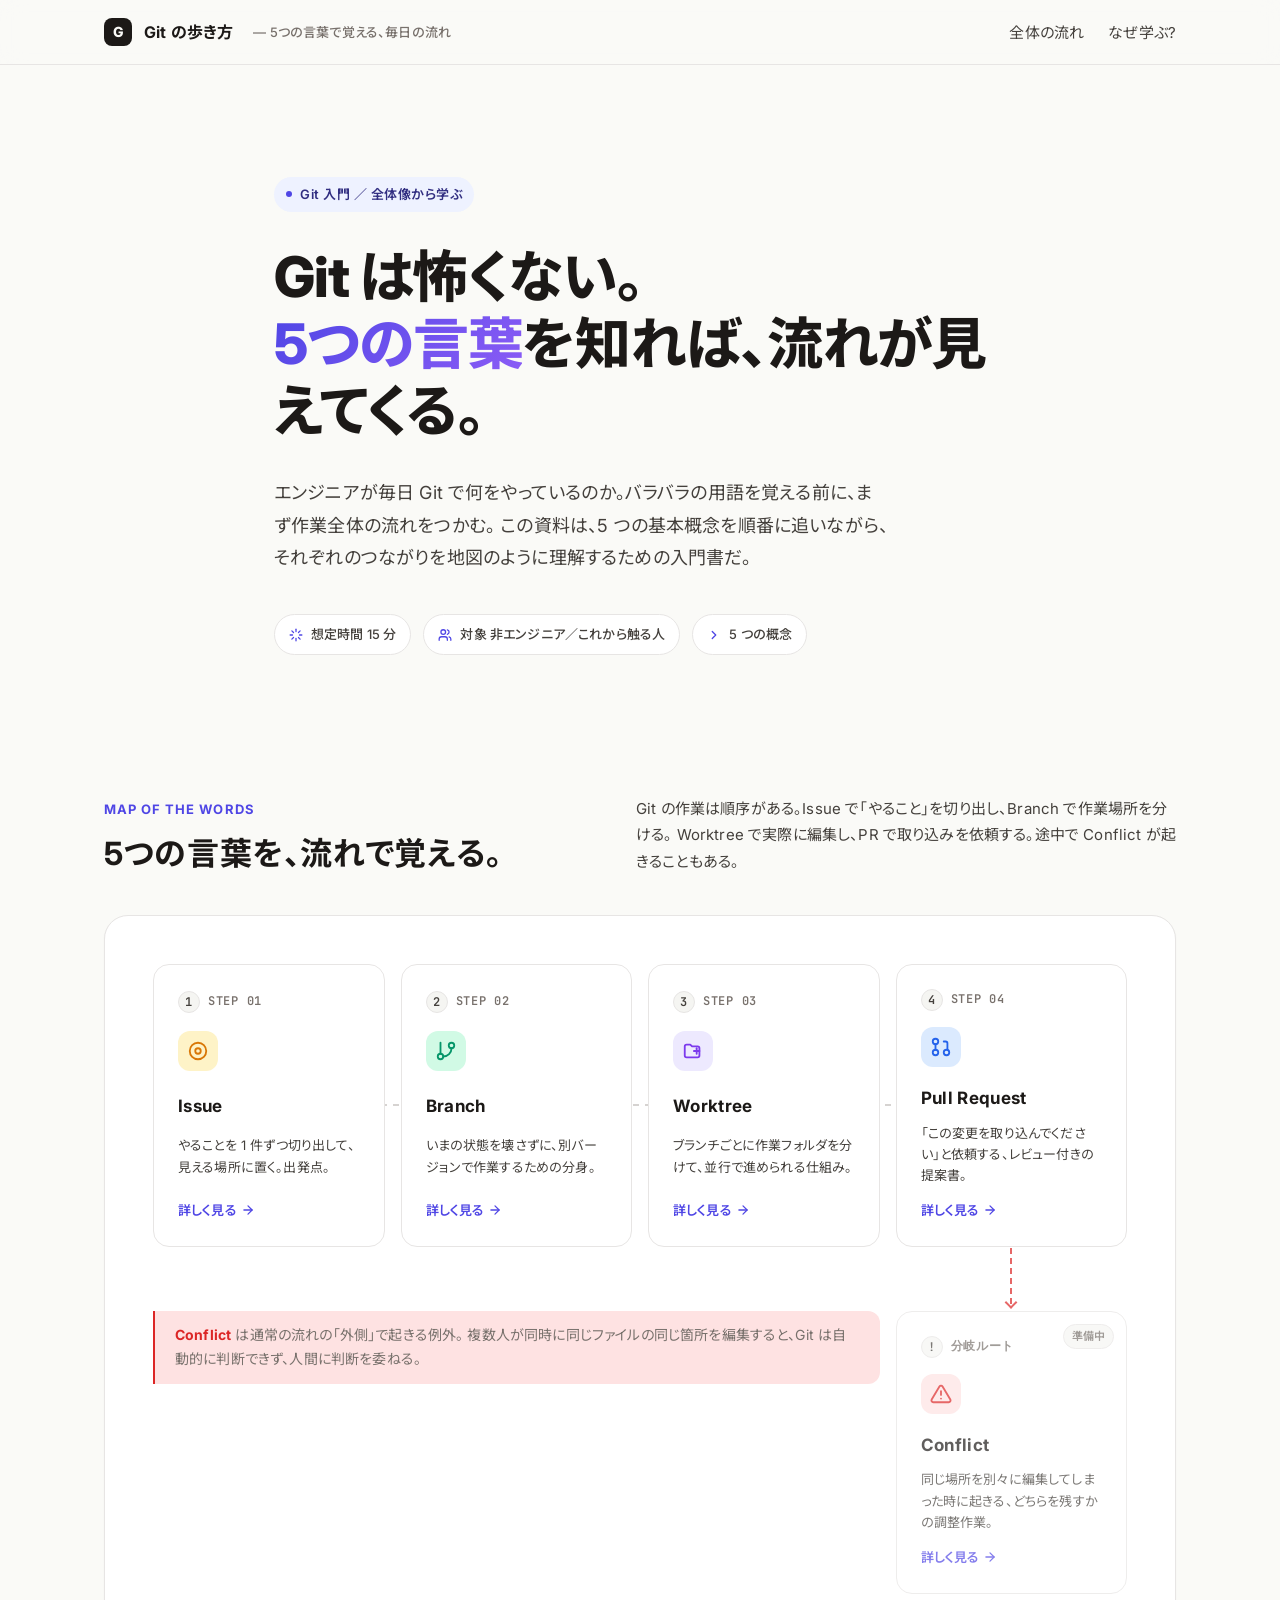
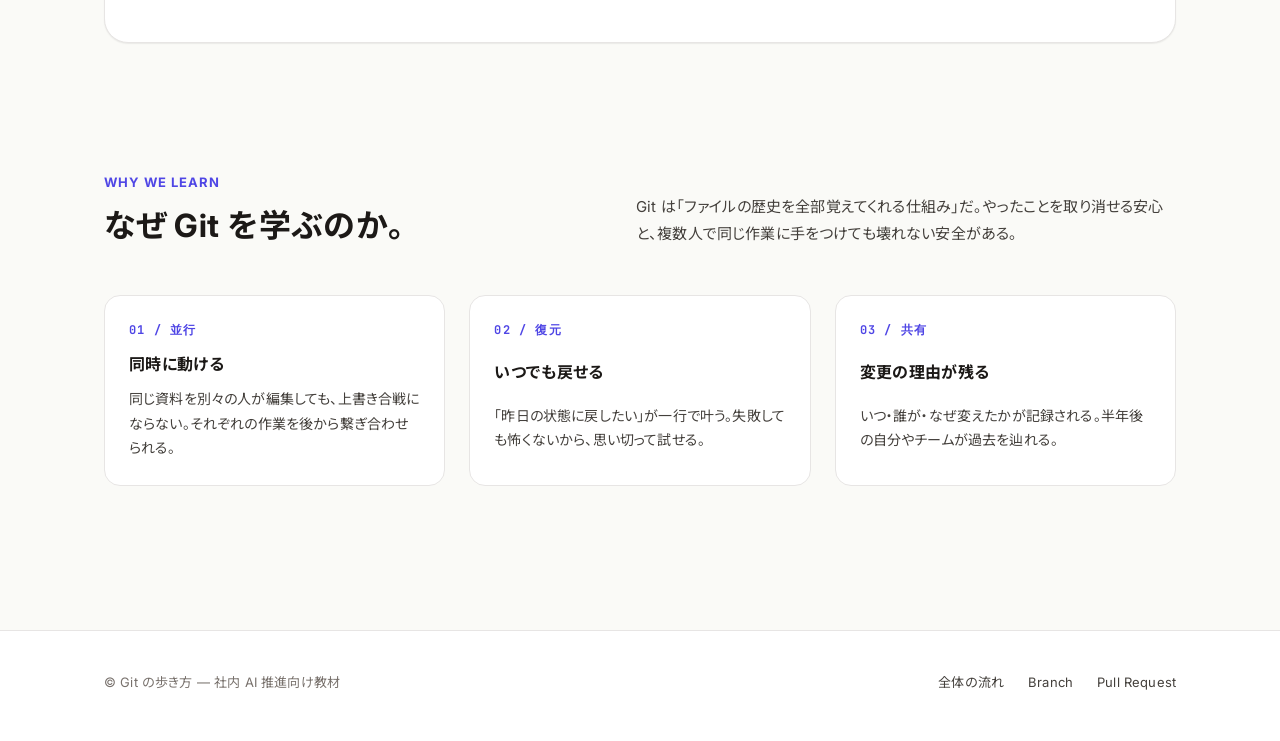
==== commit 50cafd9b: "Merge remote-tracking branch 'origin/main' into worktree-issue-7-pr-document" ====
--- a/index.html
+++ b/index.html
@@ -76,8 +76,7 @@
             <div class="flow__connector" aria-hidden="true"></div>
 
             <!-- Issue -->
-            <a class="flow-card flow-card--issue" href="#" role="listitem" aria-disabled="true">
-              <span class="flow-card__badge">準備中</span>
+            <a class="flow-card flow-card--issue" href="issue.html" role="listitem">
               <span class="flow-card__step"><span class="flow-card__step-num">1</span>STEP 01</span>
               <span class="flow-card__icon" aria-hidden="true">
                 <svg viewBox="0 0 24 24" fill="none" stroke="currentColor" stroke-width="2" stroke-linecap="round" stroke-linejoin="round"><circle cx="12" cy="12" r="9"/><circle cx="12" cy="12" r="3"/></svg>
@@ -105,8 +104,7 @@
             </a>
 
             <!-- Worktree -->
-            <a class="flow-card flow-card--worktree" href="#" role="listitem" aria-disabled="true">
-              <span class="flow-card__badge">準備中</span>
+            <a class="flow-card flow-card--worktree" href="worktree.html" role="listitem">
               <span class="flow-card__step"><span class="flow-card__step-num">3</span>STEP 03</span>
               <span class="flow-card__icon" aria-hidden="true">
                 <svg viewBox="0 0 24 24" fill="none" stroke="currentColor" stroke-width="2" stroke-linecap="round" stroke-linejoin="round"><path d="M3 7a2 2 0 0 1 2-2h4l2 2h6a2 2 0 0 1 2 2v8a2 2 0 0 1-2 2H5a2 2 0 0 1-2-2V7z"/><path d="M16 9v6"/><path d="M13 12h6"/></svg>
--- a/styles.css
+++ b/styles.css
@@ -78,7 +78,18 @@
 
   /* container */
   --container: 1120px;
-}
+
+  /* topic theme (per-page accent — default: branch) */
+  --topic: var(--c-branch);
+  --topic-bg: var(--c-branch-bg);
+}
+
+/* per-page topic theme override */
+.topic-issue    { --topic: var(--c-issue);    --topic-bg: var(--c-issue-bg); }
+.topic-branch   { --topic: var(--c-branch);   --topic-bg: var(--c-branch-bg); }
+.topic-worktree { --topic: var(--c-worktree); --topic-bg: var(--c-worktree-bg); }
+.topic-pr       { --topic: var(--c-pr);       --topic-bg: var(--c-pr-bg); }
+.topic-conflict { --topic: var(--c-conflict); --topic-bg: var(--c-conflict-bg); }
 
 /* ---------- Base ---------- */
 html { font-size: 16px; }
@@ -536,8 +547,8 @@
   padding: 0.375rem 0.75rem;
   border-radius: var(--r-pill);
   width: fit-content;
-  background: var(--c-branch-bg);
-  color: var(--c-branch);
+  background: var(--topic-bg);
+  color: var(--topic);
 }
 .page-hero__title {
   font-size: clamp(2rem, 4vw, 2.75rem);
@@ -545,7 +556,7 @@
   letter-spacing: -0.02em;
   line-height: 1.2;
 }
-.page-hero__title span { color: var(--c-branch); }
+.page-hero__title span { color: var(--topic); }
 .page-hero__lead {
   font-size: clamp(1rem, 1.6vw, 1.125rem);
   color: var(--ink-soft);
@@ -605,8 +616,8 @@
   width: 32px;
   height: 32px;
   border-radius: var(--r-sm);
-  background: var(--c-branch-bg);
-  color: var(--c-branch);
+  background: var(--topic-bg);
+  color: var(--topic);
   font-size: 1rem;
   font-weight: 700;
   margin-right: var(--sp-3);
@@ -644,7 +655,7 @@
   top: 0.7em;
   width: 6px;
   height: 6px;
-  background: var(--c-branch);
+  background: var(--topic);
   border-radius: 50%;
 }
 
@@ -683,8 +694,8 @@
 .callout__text { font-size: 0.875rem; color: var(--ink-soft); line-height: 1.7; }
 .callout--warn { border-left-color: var(--c-conflict); }
 .callout--warn .callout__icon { background: var(--c-conflict-bg); color: var(--c-conflict); }
-.callout--ok { border-left-color: var(--c-branch); }
-.callout--ok .callout__icon { background: var(--c-branch-bg); color: var(--c-branch); }
+.callout--ok { border-left-color: var(--topic); }
+.callout--ok .callout__icon { background: var(--topic-bg); color: var(--topic); }
 
 /* metaphor box */
 .metaphor {
@@ -789,7 +800,7 @@
   width: 32px;
   height: 32px;
   border-radius: 50%;
-  background: var(--c-branch);
+  background: var(--topic);
   color: white;
   display: grid;
   place-items: center;
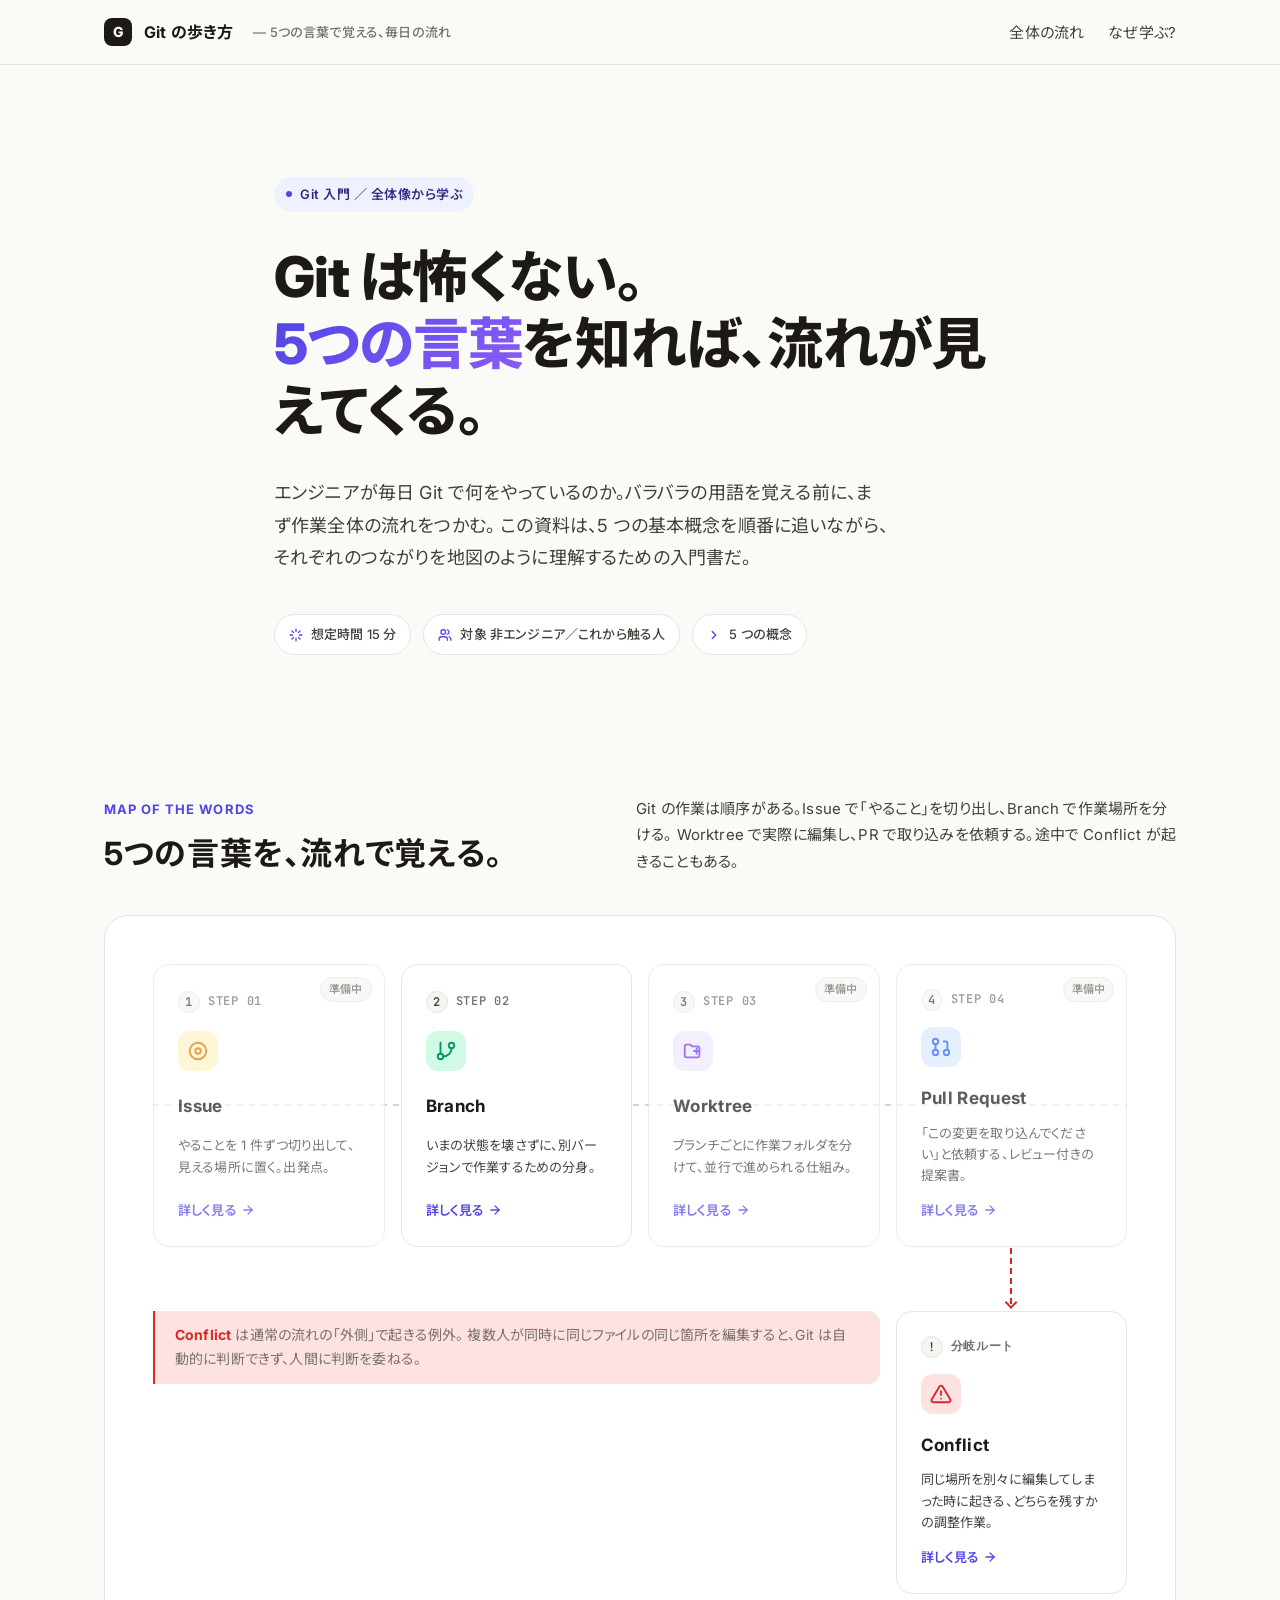
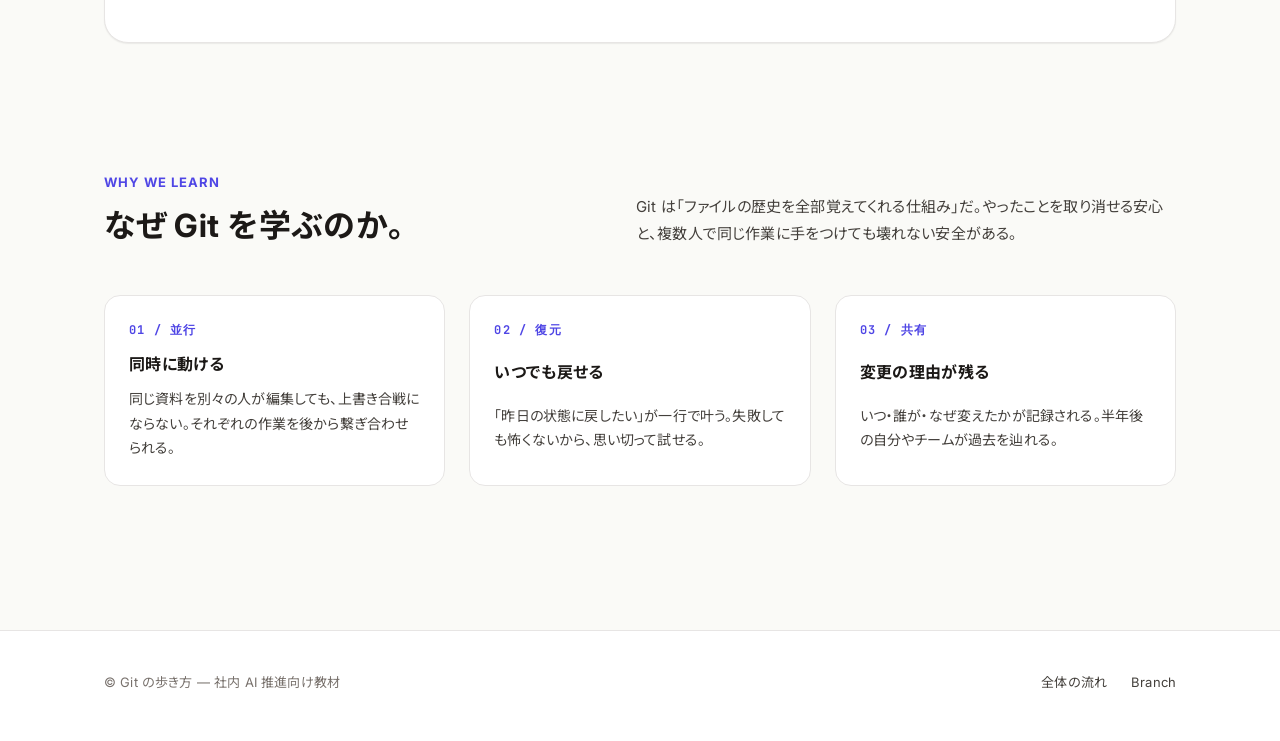
==== commit 26af11d5: "Conflict 解説ページ (conflict.html) を追加 Co-Authored-By: Claude Opus 4.7 <noreply@anthropic.com>" ====
--- a/index.html
+++ b/index.html
@@ -76,7 +76,8 @@
             <div class="flow__connector" aria-hidden="true"></div>
 
             <!-- Issue -->
-            <a class="flow-card flow-card--issue" href="issue.html" role="listitem">
+            <a class="flow-card flow-card--issue" href="#" role="listitem" aria-disabled="true">
+              <span class="flow-card__badge">準備中</span>
               <span class="flow-card__step"><span class="flow-card__step-num">1</span>STEP 01</span>
               <span class="flow-card__icon" aria-hidden="true">
                 <svg viewBox="0 0 24 24" fill="none" stroke="currentColor" stroke-width="2" stroke-linecap="round" stroke-linejoin="round"><circle cx="12" cy="12" r="9"/><circle cx="12" cy="12" r="3"/></svg>
@@ -104,7 +105,8 @@
             </a>
 
             <!-- Worktree -->
-            <a class="flow-card flow-card--worktree" href="worktree.html" role="listitem">
+            <a class="flow-card flow-card--worktree" href="#" role="listitem" aria-disabled="true">
+              <span class="flow-card__badge">準備中</span>
               <span class="flow-card__step"><span class="flow-card__step-num">3</span>STEP 03</span>
               <span class="flow-card__icon" aria-hidden="true">
                 <svg viewBox="0 0 24 24" fill="none" stroke="currentColor" stroke-width="2" stroke-linecap="round" stroke-linejoin="round"><path d="M3 7a2 2 0 0 1 2-2h4l2 2h6a2 2 0 0 1 2 2v8a2 2 0 0 1-2 2H5a2 2 0 0 1-2-2V7z"/><path d="M16 9v6"/><path d="M13 12h6"/></svg>
@@ -118,7 +120,8 @@
             </a>
 
             <!-- PR -->
-            <a class="flow-card flow-card--pr" href="pr.html" role="listitem">
+            <a class="flow-card flow-card--pr" href="#" role="listitem" aria-disabled="true">
+              <span class="flow-card__badge">準備中</span>
               <span class="flow-card__step"><span class="flow-card__step-num">4</span>STEP 04</span>
               <span class="flow-card__icon" aria-hidden="true">
                 <svg viewBox="0 0 24 24" fill="none" stroke="currentColor" stroke-width="2" stroke-linecap="round" stroke-linejoin="round"><circle cx="6" cy="6" r="3"/><circle cx="6" cy="18" r="3"/><circle cx="18" cy="18" r="3"/><line x1="6" y1="9" x2="6" y2="15"/><path d="M15 6h2a2 2 0 0 1 2 2v7"/></svg>
@@ -134,8 +137,7 @@
 
           <!-- Conflict branch -->
           <div class="flow__branchpath">
-            <a class="flow-card flow-card--conflict" href="#" role="listitem" aria-disabled="true">
-              <span class="flow-card__badge">準備中</span>
+            <a class="flow-card flow-card--conflict" href="conflict.html" role="listitem">
               <span class="flow-card__step"><span class="flow-card__step-num">!</span>分岐ルート</span>
               <span class="flow-card__icon" aria-hidden="true">
                 <svg viewBox="0 0 24 24" fill="none" stroke="currentColor" stroke-width="2" stroke-linecap="round" stroke-linejoin="round"><path d="M10.29 3.86 1.82 18a2 2 0 0 0 1.71 3h16.94a2 2 0 0 0 1.71-3L13.71 3.86a2 2 0 0 0-3.42 0z"/><line x1="12" y1="9" x2="12" y2="13"/><line x1="12" y1="17" x2="12.01" y2="17"/></svg>
@@ -196,7 +198,6 @@
       <nav class="site-footer__nav" aria-label="フッターナビ">
         <a href="#flow">全体の流れ</a>
         <a href="branch.html">Branch</a>
-        <a href="pr.html">Pull Request</a>
       </nav>
     </div>
   </footer>
--- a/styles.css
+++ b/styles.css
@@ -78,18 +78,7 @@
 
   /* container */
   --container: 1120px;
-
-  /* topic theme (per-page accent — default: branch) */
-  --topic: var(--c-branch);
-  --topic-bg: var(--c-branch-bg);
-}
-
-/* per-page topic theme override */
-.topic-issue    { --topic: var(--c-issue);    --topic-bg: var(--c-issue-bg); }
-.topic-branch   { --topic: var(--c-branch);   --topic-bg: var(--c-branch-bg); }
-.topic-worktree { --topic: var(--c-worktree); --topic-bg: var(--c-worktree-bg); }
-.topic-pr       { --topic: var(--c-pr);       --topic-bg: var(--c-pr-bg); }
-.topic-conflict { --topic: var(--c-conflict); --topic-bg: var(--c-conflict-bg); }
+}
 
 /* ---------- Base ---------- */
 html { font-size: 16px; }
@@ -547,8 +536,8 @@
   padding: 0.375rem 0.75rem;
   border-radius: var(--r-pill);
   width: fit-content;
-  background: var(--topic-bg);
-  color: var(--topic);
+  background: var(--c-branch-bg);
+  color: var(--c-branch);
 }
 .page-hero__title {
   font-size: clamp(2rem, 4vw, 2.75rem);
@@ -556,7 +545,7 @@
   letter-spacing: -0.02em;
   line-height: 1.2;
 }
-.page-hero__title span { color: var(--topic); }
+.page-hero__title span { color: var(--c-branch); }
 .page-hero__lead {
   font-size: clamp(1rem, 1.6vw, 1.125rem);
   color: var(--ink-soft);
@@ -616,8 +605,8 @@
   width: 32px;
   height: 32px;
   border-radius: var(--r-sm);
-  background: var(--topic-bg);
-  color: var(--topic);
+  background: var(--c-branch-bg);
+  color: var(--c-branch);
   font-size: 1rem;
   font-weight: 700;
   margin-right: var(--sp-3);
@@ -655,7 +644,7 @@
   top: 0.7em;
   width: 6px;
   height: 6px;
-  background: var(--topic);
+  background: var(--c-branch);
   border-radius: 50%;
 }
 
@@ -694,8 +683,8 @@
 .callout__text { font-size: 0.875rem; color: var(--ink-soft); line-height: 1.7; }
 .callout--warn { border-left-color: var(--c-conflict); }
 .callout--warn .callout__icon { background: var(--c-conflict-bg); color: var(--c-conflict); }
-.callout--ok { border-left-color: var(--topic); }
-.callout--ok .callout__icon { background: var(--topic-bg); color: var(--topic); }
+.callout--ok { border-left-color: var(--c-branch); }
+.callout--ok .callout__icon { background: var(--c-branch-bg); color: var(--c-branch); }
 
 /* metaphor box */
 .metaphor {
@@ -800,7 +789,7 @@
   width: 32px;
   height: 32px;
   border-radius: 50%;
-  background: var(--topic);
+  background: var(--c-branch);
   color: white;
   display: grid;
   place-items: center;
@@ -882,160 +871,236 @@
 }
 
 /* ==========================================================================
-   Topic theme: PR (pull-request page)
-   detail page の色を branch (緑) から pr (青) に差し替える
+   Topic variants (conflict)
    ========================================================================== */
-.theme-pr .page-hero__tag {
-  background: var(--c-pr-bg);
-  color: var(--c-pr);
-}
-.theme-pr .page-hero__title span { color: var(--c-pr); }
-.theme-pr .content h2 .num {
-  background: var(--c-pr-bg);
-  color: var(--c-pr);
-}
-.theme-pr .content ul.bullets li::before { background: var(--c-pr); }
-.theme-pr .step__num { background: var(--c-pr); }
-.theme-pr .metaphor-card--good .metaphor-card__label { color: var(--c-pr); }
-.theme-pr .metaphor-card--good { border-color: rgba(37, 99, 235, 0.2); }
-.theme-pr .callout--ok { border-left-color: var(--c-pr); }
-.theme-pr .callout--ok .callout__icon {
-  background: var(--c-pr-bg);
-  color: var(--c-pr);
-}
-
-/* PR ページ用の追加コンポーネント: 模擬 PR カード */
-.pr-card {
-  background: var(--surface);
-  border: 1px solid var(--border);
-  border-radius: var(--r-lg);
+
+.page-hero--conflict .page-hero__tag {
+  background: var(--c-conflict-bg);
+  color: var(--c-conflict);
+}
+.page-hero--conflict .page-hero__title span { color: var(--c-conflict); }
+
+.content--conflict h2 .num {
+  background: var(--c-conflict-bg);
+  color: var(--c-conflict);
+}
+.content--conflict ul.bullets li::before { background: var(--c-conflict); }
+.content--conflict .step__num { background: var(--c-conflict); }
+
+/* ==========================================================================
+   Conflict marker block (terminal-like view)
+   ========================================================================== */
+
+.codeblock {
+  background: #0F172A;
+  color: #E2E8F0;
+  border-radius: var(--r-md);
+  font-family: var(--font-mono);
+  font-size: 0.8125rem;
+  line-height: 1.85;
+  overflow: hidden;
+  border: 1px solid #1E293B;
   margin: var(--sp-6) 0;
-  overflow: hidden;
-  box-shadow: var(--shadow-sm);
-}
-.pr-card__head {
+  box-shadow: var(--shadow-md);
+}
+.codeblock__head {
   display: flex;
   align-items: center;
   gap: var(--sp-3);
+  padding: var(--sp-3) var(--sp-5);
+  background: #1E293B;
+  border-bottom: 1px solid #334155;
+  font-size: 0.75rem;
+  color: #94A3B8;
+  font-weight: 500;
+}
+.codeblock__dots {
+  display: inline-flex;
+  gap: 6px;
+}
+.codeblock__dots span {
+  width: 10px;
+  height: 10px;
+  border-radius: 50%;
+  display: inline-block;
+  background: #475569;
+}
+.codeblock__dots span:nth-child(1) { background: #EF4444; }
+.codeblock__dots span:nth-child(2) { background: #F59E0B; }
+.codeblock__dots span:nth-child(3) { background: #10B981; }
+.codeblock__file {
+  margin-left: var(--sp-3);
+  font-family: var(--font-mono);
+  font-size: 0.75rem;
+  color: #CBD5E1;
+}
+.codeblock__body {
+  padding: var(--sp-5) 0;
+  overflow-x: auto;
+}
+.codeblock__line {
+  display: grid;
+  grid-template-columns: 48px 1fr;
+  gap: var(--sp-3);
+  padding: 0 var(--sp-5);
+  white-space: nowrap;
+}
+.codeblock__ln {
+  color: #475569;
+  user-select: none;
+  text-align: right;
+  font-size: 0.75rem;
+  padding-top: 2px;
+}
+.codeblock__txt { color: #E2E8F0; }
+.codeblock__txt .cmt { color: #64748B; }
+
+/* marker lines */
+.codeblock__line--our      { background: rgba(239, 68, 68, 0.10); }
+.codeblock__line--their    { background: rgba(59, 130, 246, 0.10); }
+.codeblock__line--m-our    { background: rgba(239, 68, 68, 0.18); }
+.codeblock__line--m-sep    { background: rgba(148, 163, 184, 0.12); }
+.codeblock__line--m-their  { background: rgba(59, 130, 246, 0.18); }
+.codeblock__line--m-our   .codeblock__txt { color: #FCA5A5; font-weight: 700; }
+.codeblock__line--m-sep   .codeblock__txt { color: #CBD5E1; font-weight: 700; }
+.codeblock__line--m-their .codeblock__txt { color: #93C5FD; font-weight: 700; }
+.codeblock__line--our     .codeblock__txt { color: #FECACA; }
+.codeblock__line--their   .codeblock__txt { color: #BFDBFE; }
+.codeblock__line--ok      { background: rgba(16, 185, 129, 0.10); }
+.codeblock__line--ok      .codeblock__txt { color: #A7F3D0; }
+
+/* annotated marker legend that sits next to the codeblock */
+.marker-legend {
+  display: grid;
+  gap: var(--sp-3);
+  margin: var(--sp-4) 0 var(--sp-6);
+}
+.marker-legend-row {
+  display: grid;
+  grid-template-columns: 180px 1fr;
+  align-items: start;
+  gap: var(--sp-4);
   padding: var(--sp-4) var(--sp-5);
-  background: var(--surface-muted);
-  border-bottom: 1px solid var(--border);
-  flex-wrap: wrap;
-}
-.pr-card__status {
+  background: var(--surface);
+  border: 1px solid var(--border);
+  border-radius: var(--r-md);
+}
+.marker-legend-row code {
+  background: #0F172A;
+  color: #E2E8F0;
+  border-color: #1E293B;
+  font-size: 0.8125rem;
+  padding: 0.25rem 0.5rem;
+}
+.marker-legend-row--our code   { color: #FCA5A5; }
+.marker-legend-row--sep code   { color: #CBD5E1; }
+.marker-legend-row--their code { color: #93C5FD; }
+.marker-legend-row p { font-size: 0.875rem; color: var(--ink-soft); margin: 0; line-height: 1.7; }
+
+/* three-card compare (ours / theirs / final) */
+.compare {
+  display: grid;
+  grid-template-columns: 1fr 1fr 1fr;
+  gap: var(--sp-4);
+  margin: var(--sp-6) 0;
+  align-items: stretch;
+}
+.compare__card {
+  background: var(--surface);
+  border: 1.5px solid var(--border);
+  border-radius: var(--r-md);
+  padding: var(--sp-5);
+  display: grid;
+  gap: var(--sp-3);
+}
+.compare__label {
   display: inline-flex;
   align-items: center;
   gap: var(--sp-2);
-  padding: 0.25rem 0.625rem;
-  background: var(--c-pr-bg);
-  color: var(--c-pr);
-  border-radius: var(--r-pill);
-  font-size: 0.75rem;
-  font-weight: 700;
-  letter-spacing: 0.04em;
-}
-.pr-card__status::before {
-  content: "";
-  width: 6px;
-  height: 6px;
-  border-radius: 50%;
-  background: var(--c-pr);
-}
-.pr-card__title {
-  font-size: 1rem;
-  font-weight: 700;
-  color: var(--ink);
-  flex: 1 1 auto;
-  min-width: 0;
-}
-.pr-card__meta {
-  font-size: 0.75rem;
-  color: var(--ink-mute);
-  font-family: var(--font-mono);
-}
-.pr-card__body {
-  padding: var(--sp-5);
-  display: grid;
-  gap: var(--sp-4);
-}
-.pr-card__field {
-  display: grid;
-  gap: var(--sp-1);
-}
-.pr-card__field-label {
   font-size: 0.6875rem;
   font-weight: 700;
   letter-spacing: 0.08em;
   text-transform: uppercase;
   color: var(--ink-mute);
 }
-.pr-card__field-value {
+.compare__label .dot {
+  width: 8px;
+  height: 8px;
+  border-radius: 50%;
+  background: currentColor;
+}
+.compare__content {
+  font-family: var(--font-mono);
   font-size: 0.875rem;
-  color: var(--ink-soft);
-  line-height: 1.75;
-}
-.pr-card__field-value strong { color: var(--ink); font-weight: 700; }
-
-/* レビューでやり取りされるコメント風ブロック */
-.review-thread {
+  background: var(--surface-muted);
+  padding: var(--sp-3) var(--sp-4);
+  border-radius: var(--r-sm);
+  border: 1px solid var(--border);
+  color: var(--ink);
+}
+.compare__note { font-size: 0.8125rem; color: var(--ink-mute); line-height: 1.7; }
+.compare__card--our   { border-color: rgba(220, 38, 38, 0.30); }
+.compare__card--our   .compare__label { color: var(--c-conflict); }
+.compare__card--their { border-color: rgba(37, 99, 235, 0.30); }
+.compare__card--their .compare__label { color: var(--c-pr); }
+.compare__card--final { border-color: rgba(5, 150, 105, 0.35); background: #ECFDF5; }
+.compare__card--final .compare__label { color: var(--c-branch); }
+.compare__card--final .compare__content { background: var(--surface); border-color: rgba(5, 150, 105, 0.25); }
+
+/* mini diagram for "違う行 vs 同じ行" */
+.line-compare {
+  display: grid;
+  grid-template-columns: 1fr 1fr;
+  gap: var(--sp-6);
+  margin: var(--sp-6) 0;
+}
+.line-compare__card {
+  background: var(--surface);
+  border: 1.5px solid var(--border);
+  border-radius: var(--r-lg);
+  padding: var(--sp-6);
   display: grid;
   gap: var(--sp-4);
-  margin: var(--sp-6) 0;
-}
-.review-comment {
-  display: grid;
-  grid-template-columns: auto 1fr;
+}
+.line-compare__head {
+  display: flex;
+  align-items: center;
+  justify-content: space-between;
   gap: var(--sp-3);
-  align-items: start;
-}
-.review-comment__avatar {
-  width: 32px;
-  height: 32px;
-  border-radius: 50%;
-  display: grid;
-  place-items: center;
-  font-weight: 700;
+}
+.line-compare__tag {
+  font-size: 0.75rem;
+  font-weight: 700;
+  padding: 0.25rem 0.625rem;
+  border-radius: var(--r-pill);
+  letter-spacing: 0.04em;
+}
+.line-compare__card--ok   { border-color: rgba(5, 150, 105, 0.30); }
+.line-compare__card--ok   .line-compare__tag { background: var(--c-branch-bg); color: var(--c-branch); }
+.line-compare__card--bad  { border-color: rgba(220, 38, 38, 0.30); }
+.line-compare__card--bad  .line-compare__tag { background: var(--c-conflict-bg); color: var(--c-conflict); }
+.line-compare__title { font-size: 1rem; font-weight: 700; }
+.line-compare__file {
+  font-family: var(--font-mono);
   font-size: 0.8125rem;
-  color: white;
-  background: var(--c-pr);
-  flex-shrink: 0;
-}
-.review-comment--author .review-comment__avatar { background: var(--c-branch); }
-.review-comment__body {
-  background: var(--surface);
-  border: 1px solid var(--border);
-  border-radius: var(--r-md);
+  background: var(--surface-muted);
+  border: 1px solid var(--border);
+  border-radius: var(--r-sm);
   padding: var(--sp-3) var(--sp-4);
-}
-.review-comment__meta {
-  display: flex;
-  align-items: center;
+  display: grid;
+  gap: 4px;
+}
+.line-compare__file-row {
+  display: grid;
+  grid-template-columns: 24px 1fr;
   gap: var(--sp-2);
-  font-size: 0.75rem;
-  color: var(--ink-mute);
-  margin-bottom: var(--sp-1);
-  flex-wrap: wrap;
-}
-.review-comment__name { font-weight: 700; color: var(--ink); }
-.review-comment__tag {
-  font-size: 0.625rem;
-  font-weight: 700;
-  letter-spacing: 0.04em;
-  padding: 0.125rem 0.375rem;
-  border-radius: var(--r-sm);
-  background: var(--c-pr-bg);
-  color: var(--c-pr);
-}
-.review-comment__tag--approved {
-  background: var(--c-branch-bg);
-  color: var(--c-branch);
-}
-.review-comment__text {
-  font-size: 0.875rem;
-  line-height: 1.7;
-  color: var(--ink-soft);
-}
-.review-comment__text strong { color: var(--ink); }
+  align-items: center;
+}
+.line-compare__file-row .ln { color: var(--ink-mute); font-size: 0.75rem; text-align: right; }
+.line-compare__file-row.is-our   .txt { color: var(--c-conflict); font-weight: 700; }
+.line-compare__file-row.is-their .txt { color: var(--c-pr); font-weight: 700; }
+.line-compare__verdict { font-size: 0.8125rem; color: var(--ink-soft); line-height: 1.7; }
+.line-compare__verdict strong { color: var(--ink); }
 
 /* ---------- Responsive ---------- */
 @media (max-width: 960px) {
@@ -1053,6 +1118,10 @@
   .summary { grid-template-columns: 1fr; }
   .pager { grid-template-columns: 1fr; }
   .pager-link--next { text-align: left; }
+
+  .compare { grid-template-columns: 1fr; }
+  .line-compare { grid-template-columns: 1fr; }
+  .marker-legend-row { grid-template-columns: 1fr; }
 }
 
 @media (max-width: 640px) {
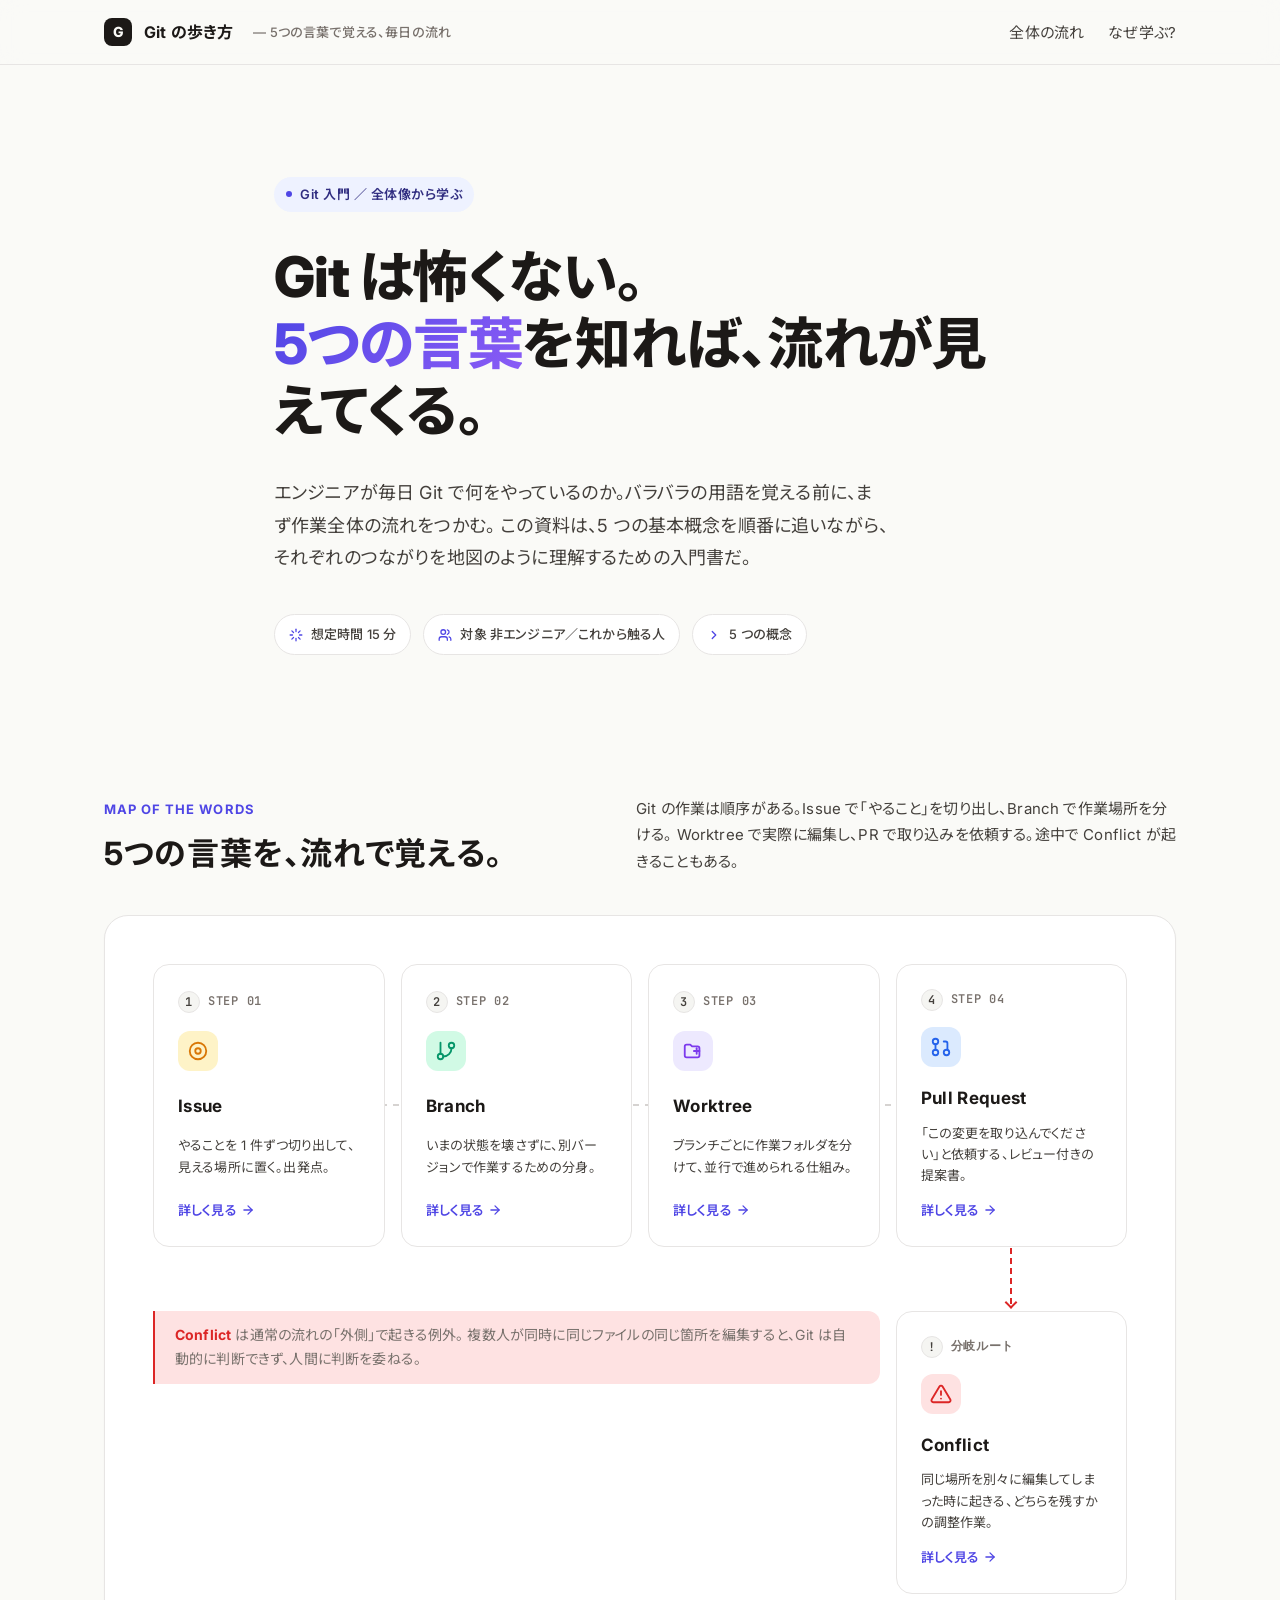
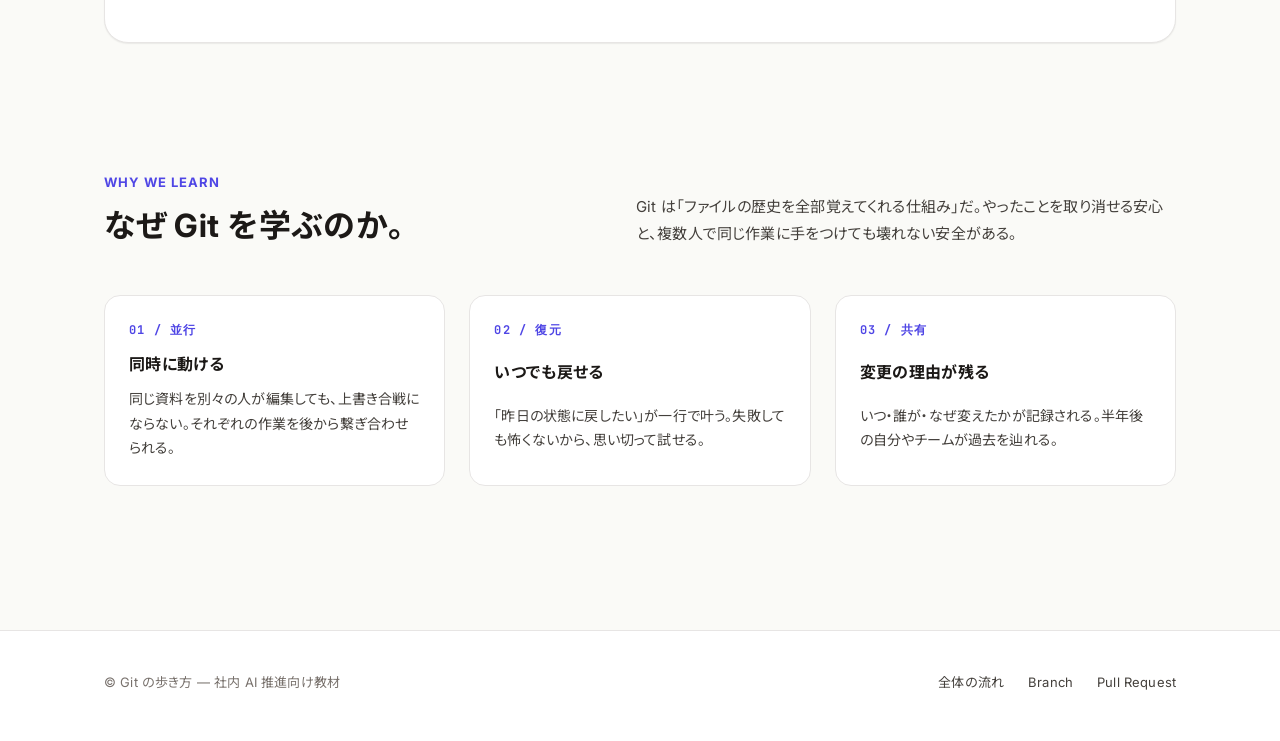
==== commit 25ebf516: "Merge origin/main into worktree-conflict-doc styles.css のコンフリクトを解消し、後乗せの topic theme system に統合。 con" ====
--- a/index.html
+++ b/index.html
@@ -76,8 +76,7 @@
             <div class="flow__connector" aria-hidden="true"></div>
 
             <!-- Issue -->
-            <a class="flow-card flow-card--issue" href="#" role="listitem" aria-disabled="true">
-              <span class="flow-card__badge">準備中</span>
+            <a class="flow-card flow-card--issue" href="issue.html" role="listitem">
               <span class="flow-card__step"><span class="flow-card__step-num">1</span>STEP 01</span>
               <span class="flow-card__icon" aria-hidden="true">
                 <svg viewBox="0 0 24 24" fill="none" stroke="currentColor" stroke-width="2" stroke-linecap="round" stroke-linejoin="round"><circle cx="12" cy="12" r="9"/><circle cx="12" cy="12" r="3"/></svg>
@@ -105,8 +104,7 @@
             </a>
 
             <!-- Worktree -->
-            <a class="flow-card flow-card--worktree" href="#" role="listitem" aria-disabled="true">
-              <span class="flow-card__badge">準備中</span>
+            <a class="flow-card flow-card--worktree" href="worktree.html" role="listitem">
               <span class="flow-card__step"><span class="flow-card__step-num">3</span>STEP 03</span>
               <span class="flow-card__icon" aria-hidden="true">
                 <svg viewBox="0 0 24 24" fill="none" stroke="currentColor" stroke-width="2" stroke-linecap="round" stroke-linejoin="round"><path d="M3 7a2 2 0 0 1 2-2h4l2 2h6a2 2 0 0 1 2 2v8a2 2 0 0 1-2 2H5a2 2 0 0 1-2-2V7z"/><path d="M16 9v6"/><path d="M13 12h6"/></svg>
@@ -120,8 +118,7 @@
             </a>
 
             <!-- PR -->
-            <a class="flow-card flow-card--pr" href="#" role="listitem" aria-disabled="true">
-              <span class="flow-card__badge">準備中</span>
+            <a class="flow-card flow-card--pr" href="pr.html" role="listitem">
               <span class="flow-card__step"><span class="flow-card__step-num">4</span>STEP 04</span>
               <span class="flow-card__icon" aria-hidden="true">
                 <svg viewBox="0 0 24 24" fill="none" stroke="currentColor" stroke-width="2" stroke-linecap="round" stroke-linejoin="round"><circle cx="6" cy="6" r="3"/><circle cx="6" cy="18" r="3"/><circle cx="18" cy="18" r="3"/><line x1="6" y1="9" x2="6" y2="15"/><path d="M15 6h2a2 2 0 0 1 2 2v7"/></svg>
@@ -198,6 +195,7 @@
       <nav class="site-footer__nav" aria-label="フッターナビ">
         <a href="#flow">全体の流れ</a>
         <a href="branch.html">Branch</a>
+        <a href="pr.html">Pull Request</a>
       </nav>
     </div>
   </footer>
--- a/styles.css
+++ b/styles.css
@@ -78,7 +78,18 @@
 
   /* container */
   --container: 1120px;
-}
+
+  /* topic theme (per-page accent — default: branch) */
+  --topic: var(--c-branch);
+  --topic-bg: var(--c-branch-bg);
+}
+
+/* per-page topic theme override */
+.topic-issue    { --topic: var(--c-issue);    --topic-bg: var(--c-issue-bg); }
+.topic-branch   { --topic: var(--c-branch);   --topic-bg: var(--c-branch-bg); }
+.topic-worktree { --topic: var(--c-worktree); --topic-bg: var(--c-worktree-bg); }
+.topic-pr       { --topic: var(--c-pr);       --topic-bg: var(--c-pr-bg); }
+.topic-conflict { --topic: var(--c-conflict); --topic-bg: var(--c-conflict-bg); }
 
 /* ---------- Base ---------- */
 html { font-size: 16px; }
@@ -536,8 +547,8 @@
   padding: 0.375rem 0.75rem;
   border-radius: var(--r-pill);
   width: fit-content;
-  background: var(--c-branch-bg);
-  color: var(--c-branch);
+  background: var(--topic-bg);
+  color: var(--topic);
 }
 .page-hero__title {
   font-size: clamp(2rem, 4vw, 2.75rem);
@@ -545,7 +556,7 @@
   letter-spacing: -0.02em;
   line-height: 1.2;
 }
-.page-hero__title span { color: var(--c-branch); }
+.page-hero__title span { color: var(--topic); }
 .page-hero__lead {
   font-size: clamp(1rem, 1.6vw, 1.125rem);
   color: var(--ink-soft);
@@ -605,8 +616,8 @@
   width: 32px;
   height: 32px;
   border-radius: var(--r-sm);
-  background: var(--c-branch-bg);
-  color: var(--c-branch);
+  background: var(--topic-bg);
+  color: var(--topic);
   font-size: 1rem;
   font-weight: 700;
   margin-right: var(--sp-3);
@@ -644,7 +655,7 @@
   top: 0.7em;
   width: 6px;
   height: 6px;
-  background: var(--c-branch);
+  background: var(--topic);
   border-radius: 50%;
 }
 
@@ -683,8 +694,8 @@
 .callout__text { font-size: 0.875rem; color: var(--ink-soft); line-height: 1.7; }
 .callout--warn { border-left-color: var(--c-conflict); }
 .callout--warn .callout__icon { background: var(--c-conflict-bg); color: var(--c-conflict); }
-.callout--ok { border-left-color: var(--c-branch); }
-.callout--ok .callout__icon { background: var(--c-branch-bg); color: var(--c-branch); }
+.callout--ok { border-left-color: var(--topic); }
+.callout--ok .callout__icon { background: var(--topic-bg); color: var(--topic); }
 
 /* metaphor box */
 .metaphor {
@@ -789,7 +800,7 @@
   width: 32px;
   height: 32px;
   border-radius: 50%;
-  background: var(--c-branch);
+  background: var(--topic);
   color: white;
   display: grid;
   place-items: center;
@@ -869,23 +880,6 @@
   cursor: not-allowed;
   pointer-events: none;
 }
-
-/* ==========================================================================
-   Topic variants (conflict)
-   ========================================================================== */
-
-.page-hero--conflict .page-hero__tag {
-  background: var(--c-conflict-bg);
-  color: var(--c-conflict);
-}
-.page-hero--conflict .page-hero__title span { color: var(--c-conflict); }
-
-.content--conflict h2 .num {
-  background: var(--c-conflict-bg);
-  color: var(--c-conflict);
-}
-.content--conflict ul.bullets li::before { background: var(--c-conflict); }
-.content--conflict .step__num { background: var(--c-conflict); }
 
 /* ==========================================================================
    Conflict marker block (terminal-like view)
@@ -1023,6 +1017,76 @@
   text-transform: uppercase;
   color: var(--ink-mute);
 }
+
+/* ==========================================================================
+   PR ページ専用コンポーネント
+   ========================================================================== */
+
+/* 模擬 PR カード */
+.pr-card {
+  background: var(--surface);
+  border: 1px solid var(--border);
+  border-radius: var(--r-lg);
+  margin: var(--sp-6) 0;
+  overflow: hidden;
+  box-shadow: var(--shadow-sm);
+}
+.pr-card__head {
+  display: flex;
+  align-items: center;
+  gap: var(--sp-3);
+  padding: var(--sp-4) var(--sp-5);
+  background: var(--surface-muted);
+  border-bottom: 1px solid var(--border);
+  flex-wrap: wrap;
+}
+.pr-card__status {
+  display: inline-flex;
+  align-items: center;
+  gap: var(--sp-2);
+  padding: 0.25rem 0.625rem;
+  background: var(--c-pr-bg);
+  color: var(--c-pr);
+  border-radius: var(--r-pill);
+  font-size: 0.75rem;
+  font-weight: 700;
+  letter-spacing: 0.04em;
+}
+.pr-card__status::before {
+  content: "";
+  width: 6px;
+  height: 6px;
+  border-radius: 50%;
+  background: var(--c-pr);
+}
+.pr-card__title {
+  font-size: 1rem;
+  font-weight: 700;
+  color: var(--ink);
+  flex: 1 1 auto;
+  min-width: 0;
+}
+.pr-card__meta {
+  font-size: 0.75rem;
+  color: var(--ink-mute);
+  font-family: var(--font-mono);
+}
+.pr-card__body {
+  padding: var(--sp-5);
+  display: grid;
+  gap: var(--sp-4);
+}
+.pr-card__field {
+  display: grid;
+  gap: var(--sp-1);
+}
+.pr-card__field-label {
+  font-size: 0.6875rem;
+  font-weight: 700;
+  letter-spacing: 0.08em;
+  text-transform: uppercase;
+  color: var(--ink-mute);
+}
 .compare__label .dot {
   width: 8px;
   height: 8px;
@@ -1101,6 +1165,74 @@
 .line-compare__file-row.is-their .txt { color: var(--c-pr); font-weight: 700; }
 .line-compare__verdict { font-size: 0.8125rem; color: var(--ink-soft); line-height: 1.7; }
 .line-compare__verdict strong { color: var(--ink); }
+
+.pr-card__field-value {
+  font-size: 0.875rem;
+  color: var(--ink-soft);
+  line-height: 1.75;
+}
+.pr-card__field-value strong { color: var(--ink); font-weight: 700; }
+
+/* レビューでやり取りされるコメント風ブロック */
+.review-thread {
+  display: grid;
+  gap: var(--sp-4);
+  margin: var(--sp-6) 0;
+}
+.review-comment {
+  display: grid;
+  grid-template-columns: auto 1fr;
+  gap: var(--sp-3);
+  align-items: start;
+}
+.review-comment__avatar {
+  width: 32px;
+  height: 32px;
+  border-radius: 50%;
+  display: grid;
+  place-items: center;
+  font-weight: 700;
+  font-size: 0.8125rem;
+  color: white;
+  background: var(--c-pr);
+  flex-shrink: 0;
+}
+.review-comment--author .review-comment__avatar { background: var(--c-branch); }
+.review-comment__body {
+  background: var(--surface);
+  border: 1px solid var(--border);
+  border-radius: var(--r-md);
+  padding: var(--sp-3) var(--sp-4);
+}
+.review-comment__meta {
+  display: flex;
+  align-items: center;
+  gap: var(--sp-2);
+  font-size: 0.75rem;
+  color: var(--ink-mute);
+  margin-bottom: var(--sp-1);
+  flex-wrap: wrap;
+}
+.review-comment__name { font-weight: 700; color: var(--ink); }
+.review-comment__tag {
+  font-size: 0.625rem;
+  font-weight: 700;
+  letter-spacing: 0.04em;
+  padding: 0.125rem 0.375rem;
+  border-radius: var(--r-sm);
+  background: var(--c-pr-bg);
+  color: var(--c-pr);
+}
+.review-comment__tag--approved {
+  background: var(--c-branch-bg);
+  color: var(--c-branch);
+}
+.review-comment__text {
+  font-size: 0.875rem;
+  line-height: 1.7;
+  color: var(--ink-soft);
+}
+.review-comment__text strong { color: var(--ink); }
 
 /* ---------- Responsive ---------- */
 @media (max-width: 960px) {
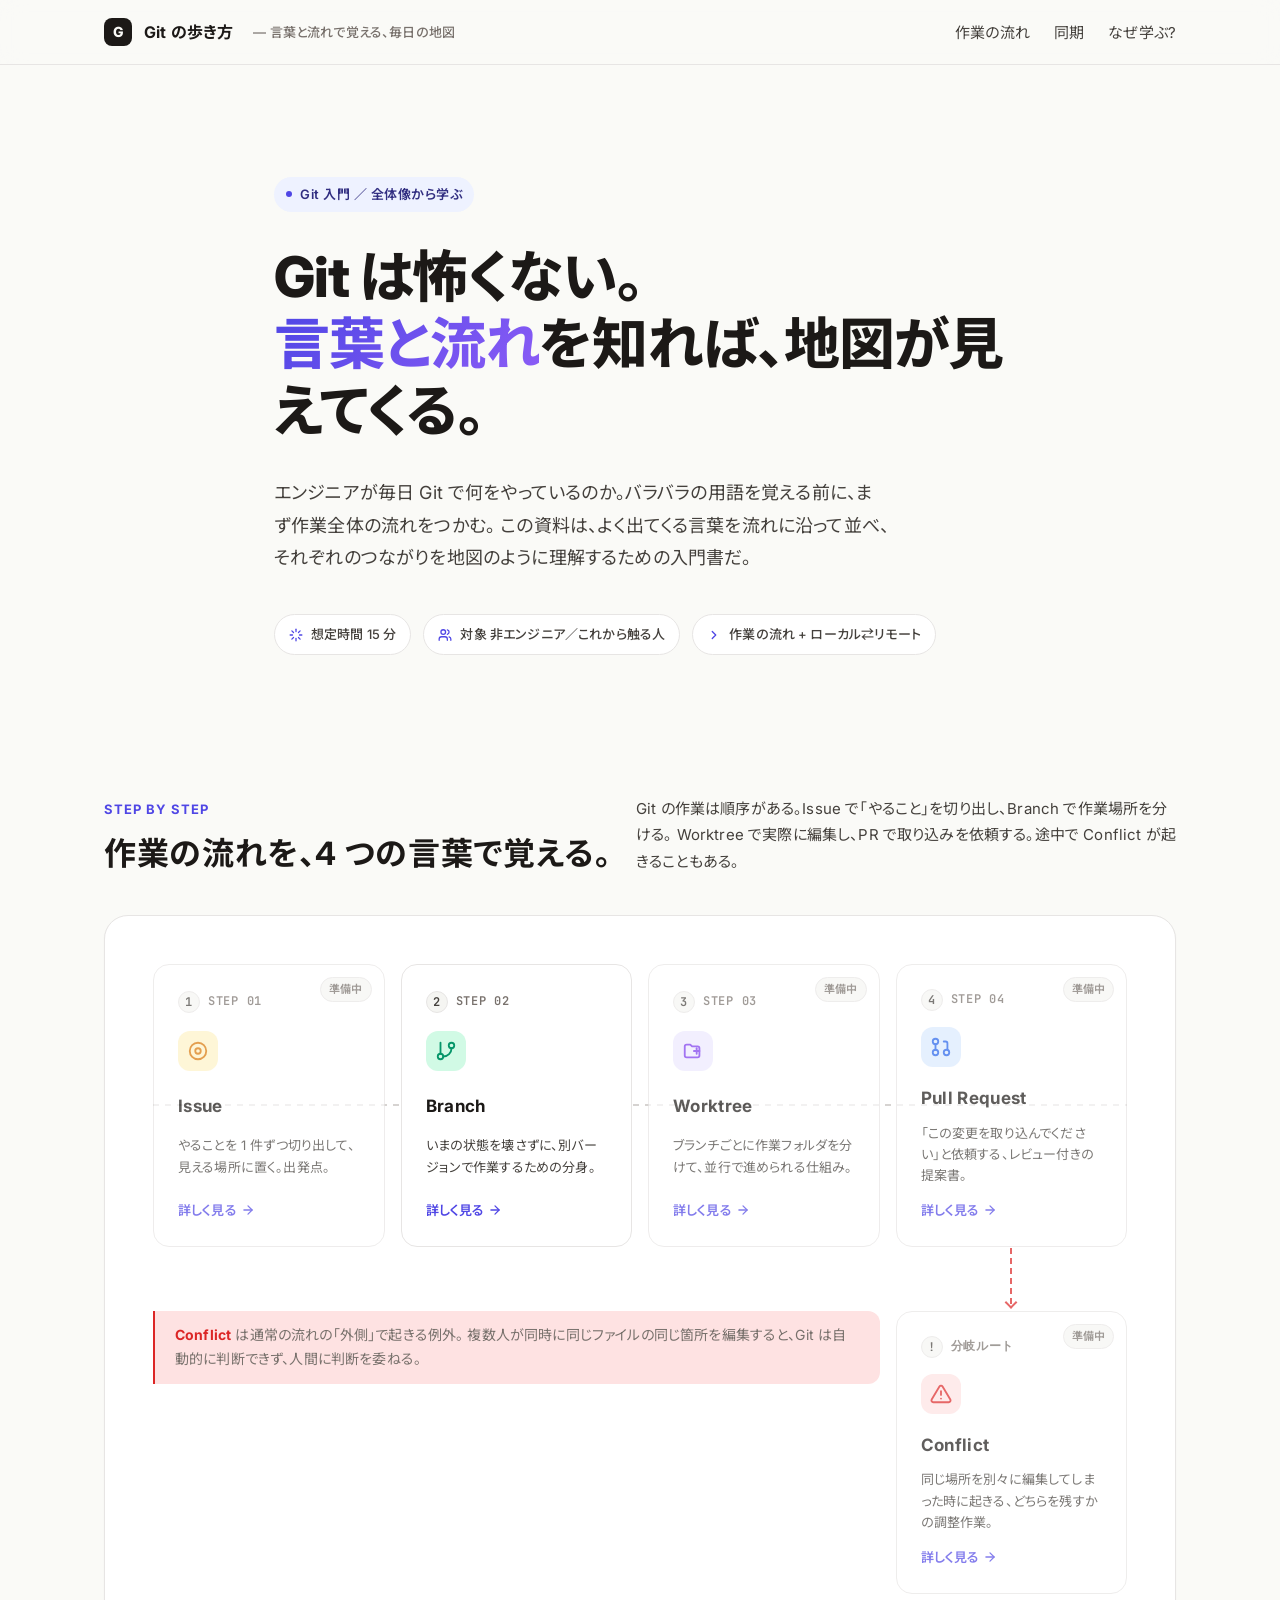
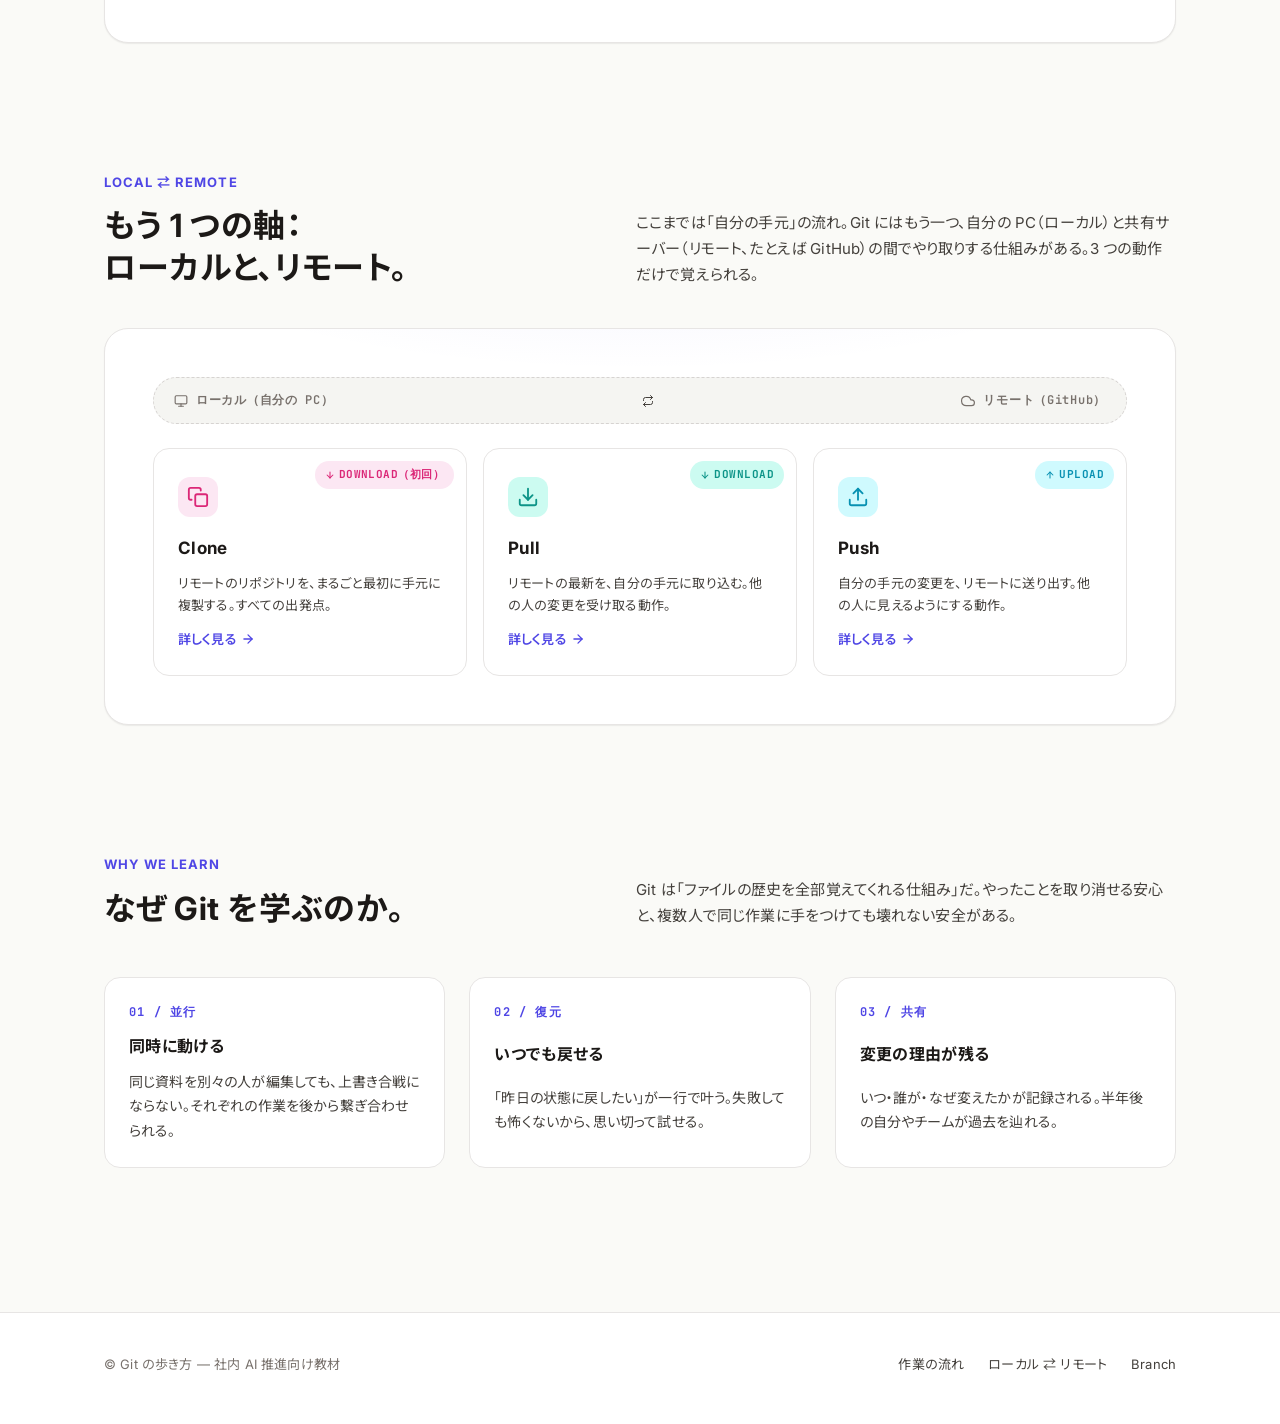
==== commit b7d00b31: "Add Clone, Pull, Push pages and sync section to index - Introduce a Local ⇄ Remote sync block on the" ====
--- a/index.html
+++ b/index.html
@@ -3,8 +3,8 @@
 <head>
   <meta charset="utf-8">
   <meta name="viewport" content="width=device-width, initial-scale=1">
-  <meta name="description" content="Git の基本を、5つの言葉で。エンジニアでない人も、流れから理解できる Git 入門。">
-  <title>Git は怖くない。5つの言葉で覚える、毎日の流れ。</title>
+  <meta name="description" content="Git の基本を、言葉と流れで。エンジニアでない人も、地図のように理解できる Git 入門。">
+  <title>Git は怖くない。言葉と流れで覚える、毎日の地図。</title>
   <link rel="preconnect" href="https://fonts.googleapis.com">
   <link rel="preconnect" href="https://fonts.gstatic.com" crossorigin>
   <link rel="stylesheet" href="https://fonts.googleapis.com/css2?family=Inter:wght@400;500;600;700;800&family=JetBrains+Mono:wght@400;500;600&family=Noto+Sans+JP:wght@400;500;700;800&display=swap">
@@ -16,11 +16,12 @@
       <a class="brand" href="index.html">
         <span class="brand__mark">G</span>
         <span class="brand__title">Git の歩き方</span>
-        <span class="brand__sub">— 5つの言葉で覚える、毎日の流れ</span>
+        <span class="brand__sub">— 言葉と流れで覚える、毎日の地図</span>
       </a>
       <nav class="nav" aria-label="主要セクション">
         <ul class="nav__list">
-          <li><a class="nav__link" href="#flow">全体の流れ</a></li>
+          <li><a class="nav__link" href="#flow">作業の流れ</a></li>
+          <li><a class="nav__link" href="#sync">同期</a></li>
           <li><a class="nav__link" href="#why">なぜ学ぶ?</a></li>
         </ul>
       </nav>
@@ -34,11 +35,11 @@
         <span class="hero__eyebrow">Git 入門 ／ 全体像から学ぶ</span>
         <h1 class="hero__title">
           Git は怖くない。<br>
-          <em>5つの言葉</em>を知れば、流れが見えてくる。
+          <em>言葉と流れ</em>を知れば、地図が見えてくる。
         </h1>
         <p class="hero__lead">
           エンジニアが毎日 Git で何をやっているのか。バラバラの用語を覚える前に、まず作業全体の流れをつかむ。
-          この資料は、5 つの基本概念を順番に追いながら、それぞれのつながりを地図のように理解するための入門書だ。
+          この資料は、よく出てくる言葉を流れに沿って並べ、それぞれのつながりを地図のように理解するための入門書だ。
         </p>
         <div class="hero__meta">
           <span class="hero__chip">
@@ -51,7 +52,7 @@
           </span>
           <span class="hero__chip">
             <svg viewBox="0 0 24 24" fill="none" stroke="currentColor" stroke-width="2.2" stroke-linecap="round" stroke-linejoin="round" aria-hidden="true"><path d="M9 18l6-6-6-6"/></svg>
-            5 つの概念
+            作業の流れ + ローカル⇄リモート
           </span>
         </div>
       </div>
@@ -62,8 +63,8 @@
       <div class="container">
         <div class="section-head">
           <div class="section-head__title">
-            <span class="section-head__eyebrow">Map of the words</span>
-            <h2>5つの言葉を、流れで覚える。</h2>
+            <span class="section-head__eyebrow">Step by step</span>
+            <h2>作業の流れを、4 つの言葉で覚える。</h2>
           </div>
           <p class="section-head__lead">
             Git の作業は順序がある。Issue で「やること」を切り出し、Branch で作業場所を分ける。
@@ -76,7 +77,8 @@
             <div class="flow__connector" aria-hidden="true"></div>
 
             <!-- Issue -->
-            <a class="flow-card flow-card--issue" href="issue.html" role="listitem">
+            <a class="flow-card flow-card--issue" href="#" role="listitem" aria-disabled="true">
+              <span class="flow-card__badge">準備中</span>
               <span class="flow-card__step"><span class="flow-card__step-num">1</span>STEP 01</span>
               <span class="flow-card__icon" aria-hidden="true">
                 <svg viewBox="0 0 24 24" fill="none" stroke="currentColor" stroke-width="2" stroke-linecap="round" stroke-linejoin="round"><circle cx="12" cy="12" r="9"/><circle cx="12" cy="12" r="3"/></svg>
@@ -104,7 +106,8 @@
             </a>
 
             <!-- Worktree -->
-            <a class="flow-card flow-card--worktree" href="worktree.html" role="listitem">
+            <a class="flow-card flow-card--worktree" href="#" role="listitem" aria-disabled="true">
+              <span class="flow-card__badge">準備中</span>
               <span class="flow-card__step"><span class="flow-card__step-num">3</span>STEP 03</span>
               <span class="flow-card__icon" aria-hidden="true">
                 <svg viewBox="0 0 24 24" fill="none" stroke="currentColor" stroke-width="2" stroke-linecap="round" stroke-linejoin="round"><path d="M3 7a2 2 0 0 1 2-2h4l2 2h6a2 2 0 0 1 2 2v8a2 2 0 0 1-2 2H5a2 2 0 0 1-2-2V7z"/><path d="M16 9v6"/><path d="M13 12h6"/></svg>
@@ -118,7 +121,8 @@
             </a>
 
             <!-- PR -->
-            <a class="flow-card flow-card--pr" href="pr.html" role="listitem">
+            <a class="flow-card flow-card--pr" href="#" role="listitem" aria-disabled="true">
+              <span class="flow-card__badge">準備中</span>
               <span class="flow-card__step"><span class="flow-card__step-num">4</span>STEP 04</span>
               <span class="flow-card__icon" aria-hidden="true">
                 <svg viewBox="0 0 24 24" fill="none" stroke="currentColor" stroke-width="2" stroke-linecap="round" stroke-linejoin="round"><circle cx="6" cy="6" r="3"/><circle cx="6" cy="18" r="3"/><circle cx="18" cy="18" r="3"/><line x1="6" y1="9" x2="6" y2="15"/><path d="M15 6h2a2 2 0 0 1 2 2v7"/></svg>
@@ -134,7 +138,8 @@
 
           <!-- Conflict branch -->
           <div class="flow__branchpath">
-            <a class="flow-card flow-card--conflict" href="conflict.html" role="listitem">
+            <a class="flow-card flow-card--conflict" href="#" role="listitem" aria-disabled="true">
+              <span class="flow-card__badge">準備中</span>
               <span class="flow-card__step"><span class="flow-card__step-num">!</span>分岐ルート</span>
               <span class="flow-card__icon" aria-hidden="true">
                 <svg viewBox="0 0 24 24" fill="none" stroke="currentColor" stroke-width="2" stroke-linecap="round" stroke-linejoin="round"><path d="M10.29 3.86 1.82 18a2 2 0 0 0 1.71 3h16.94a2 2 0 0 0 1.71-3L13.71 3.86a2 2 0 0 0-3.42 0z"/><line x1="12" y1="9" x2="12" y2="13"/><line x1="12" y1="17" x2="12.01" y2="17"/></svg>
@@ -150,6 +155,90 @@
               <strong>Conflict</strong> は通常の流れの「外側」で起きる例外。
               複数人が同時に同じファイルの同じ箇所を編集すると、Git は自動的に判断できず、人間に判断を委ねる。
             </p>
+          </div>
+        </div>
+      </div>
+    </section>
+
+    <!-- Sync (Local ⇄ Remote) -->
+    <section id="sync" class="section">
+      <div class="container">
+        <div class="section-head">
+          <div class="section-head__title">
+            <span class="section-head__eyebrow">Local ⇄ Remote</span>
+            <h2>もう 1 つの軸：<br>ローカルと、リモート。</h2>
+          </div>
+          <p class="section-head__lead">
+            ここまでは「自分の手元」の流れ。Git にはもう一つ、自分の PC（ローカル）と共有サーバー（リモート、たとえば GitHub）の間でやり取りする仕組みがある。3 つの動作だけで覚えられる。
+          </p>
+        </div>
+
+        <div class="flow flow--sync">
+          <div class="sync-axis" aria-hidden="true">
+            <span class="sync-axis__side">
+              <svg viewBox="0 0 24 24" fill="none" stroke="currentColor" stroke-width="2" stroke-linecap="round" stroke-linejoin="round"><rect x="2" y="3" width="20" height="14" rx="2"/><line x1="8" y1="21" x2="16" y2="21"/><line x1="12" y1="17" x2="12" y2="21"/></svg>
+              ローカル（自分の PC）
+            </span>
+            <span class="sync-axis__arrows">
+              <svg viewBox="0 0 24 24" fill="none" stroke="currentColor" stroke-width="2" stroke-linecap="round" stroke-linejoin="round"><path d="M17 1l4 4-4 4"/><path d="M3 11V9a4 4 0 0 1 4-4h14"/><path d="M7 23l-4-4 4-4"/><path d="M21 13v2a4 4 0 0 1-4 4H3"/></svg>
+            </span>
+            <span class="sync-axis__side">
+              <svg viewBox="0 0 24 24" fill="none" stroke="currentColor" stroke-width="2" stroke-linecap="round" stroke-linejoin="round"><path d="M18 10h-1.26A8 8 0 1 0 9 20h9a5 5 0 0 0 0-10z"/></svg>
+              リモート（GitHub）
+            </span>
+          </div>
+
+          <div class="flow__track" role="list">
+            <!-- Clone -->
+            <a class="flow-card flow-card--clone" href="clone.html" role="listitem">
+              <span class="flow-card__direction">
+                <svg viewBox="0 0 24 24" fill="none" stroke="currentColor" stroke-width="2.5" stroke-linecap="round" stroke-linejoin="round" aria-hidden="true"><path d="M12 5v14"/><path d="M5 12l7 7 7-7"/></svg>
+                DOWNLOAD（初回）
+              </span>
+              <span class="flow-card__icon" aria-hidden="true">
+                <svg viewBox="0 0 24 24" fill="none" stroke="currentColor" stroke-width="2" stroke-linecap="round" stroke-linejoin="round"><rect x="9" y="9" width="13" height="13" rx="2"/><path d="M5 15H4a2 2 0 0 1-2-2V4a2 2 0 0 1 2-2h9a2 2 0 0 1 2 2v1"/></svg>
+              </span>
+              <h3 class="flow-card__title">Clone</h3>
+              <p class="flow-card__desc">リモートのリポジトリを、まるごと最初に手元に複製する。すべての出発点。</p>
+              <span class="flow-card__cta">
+                詳しく見る
+                <svg viewBox="0 0 24 24" fill="none" stroke="currentColor" stroke-width="2.2" stroke-linecap="round" stroke-linejoin="round" aria-hidden="true"><path d="M5 12h14"/><path d="M12 5l7 7-7 7"/></svg>
+              </span>
+            </a>
+
+            <!-- Pull -->
+            <a class="flow-card flow-card--pull" href="pull.html" role="listitem">
+              <span class="flow-card__direction">
+                <svg viewBox="0 0 24 24" fill="none" stroke="currentColor" stroke-width="2.5" stroke-linecap="round" stroke-linejoin="round" aria-hidden="true"><path d="M12 5v14"/><path d="M5 12l7 7 7-7"/></svg>
+                DOWNLOAD
+              </span>
+              <span class="flow-card__icon" aria-hidden="true">
+                <svg viewBox="0 0 24 24" fill="none" stroke="currentColor" stroke-width="2" stroke-linecap="round" stroke-linejoin="round"><path d="M21 15v4a2 2 0 0 1-2 2H5a2 2 0 0 1-2-2v-4"/><polyline points="7 10 12 15 17 10"/><line x1="12" y1="15" x2="12" y2="3"/></svg>
+              </span>
+              <h3 class="flow-card__title">Pull</h3>
+              <p class="flow-card__desc">リモートの最新を、自分の手元に取り込む。他の人の変更を受け取る動作。</p>
+              <span class="flow-card__cta">
+                詳しく見る
+                <svg viewBox="0 0 24 24" fill="none" stroke="currentColor" stroke-width="2.2" stroke-linecap="round" stroke-linejoin="round" aria-hidden="true"><path d="M5 12h14"/><path d="M12 5l7 7-7 7"/></svg>
+              </span>
+            </a>
+
+            <!-- Push -->
+            <a class="flow-card flow-card--push" href="push.html" role="listitem">
+              <span class="flow-card__direction">
+                <svg viewBox="0 0 24 24" fill="none" stroke="currentColor" stroke-width="2.5" stroke-linecap="round" stroke-linejoin="round" aria-hidden="true"><path d="M12 19V5"/><path d="M5 12l7-7 7 7"/></svg>
+                UPLOAD
+              </span>
+              <span class="flow-card__icon" aria-hidden="true">
+                <svg viewBox="0 0 24 24" fill="none" stroke="currentColor" stroke-width="2" stroke-linecap="round" stroke-linejoin="round"><path d="M21 15v4a2 2 0 0 1-2 2H5a2 2 0 0 1-2-2v-4"/><polyline points="17 8 12 3 7 8"/><line x1="12" y1="3" x2="12" y2="15"/></svg>
+              </span>
+              <h3 class="flow-card__title">Push</h3>
+              <p class="flow-card__desc">自分の手元の変更を、リモートに送り出す。他の人に見えるようにする動作。</p>
+              <span class="flow-card__cta">
+                詳しく見る
+                <svg viewBox="0 0 24 24" fill="none" stroke="currentColor" stroke-width="2.2" stroke-linecap="round" stroke-linejoin="round" aria-hidden="true"><path d="M5 12h14"/><path d="M12 5l7 7-7 7"/></svg>
+              </span>
+            </a>
           </div>
         </div>
       </div>
@@ -193,9 +282,9 @@
     <div class="container site-footer__inner">
       <p class="site-footer__copy">© Git の歩き方 — 社内 AI 推進向け教材</p>
       <nav class="site-footer__nav" aria-label="フッターナビ">
-        <a href="#flow">全体の流れ</a>
+        <a href="#flow">作業の流れ</a>
+        <a href="#sync">ローカル ⇄ リモート</a>
         <a href="branch.html">Branch</a>
-        <a href="pr.html">Pull Request</a>
       </nav>
     </div>
   </footer>
--- a/styles.css
+++ b/styles.css
@@ -41,6 +41,16 @@
   --c-pr-bg: #DBEAFE;
   --c-conflict: #DC2626;
   --c-conflict-bg: #FEE2E2;
+  --c-clone: #DB2777;
+  --c-clone-bg: #FCE7F3;
+  --c-pull: #0D9488;
+  --c-pull-bg: #CCFBF1;
+  --c-push: #0891B2;
+  --c-push-bg: #CFFAFE;
+
+  /* page topic (body の .page--xxx で上書き) */
+  --topic: var(--c-branch);
+  --topic-bg: var(--c-branch-bg);
 
   /* radius */
   --r-sm: 8px;
@@ -78,18 +88,13 @@
 
   /* container */
   --container: 1120px;
-
-  /* topic theme (per-page accent — default: branch) */
-  --topic: var(--c-branch);
-  --topic-bg: var(--c-branch-bg);
-}
-
-/* per-page topic theme override */
-.topic-issue    { --topic: var(--c-issue);    --topic-bg: var(--c-issue-bg); }
-.topic-branch   { --topic: var(--c-branch);   --topic-bg: var(--c-branch-bg); }
-.topic-worktree { --topic: var(--c-worktree); --topic-bg: var(--c-worktree-bg); }
-.topic-pr       { --topic: var(--c-pr);       --topic-bg: var(--c-pr-bg); }
-.topic-conflict { --topic: var(--c-conflict); --topic-bg: var(--c-conflict-bg); }
+}
+
+/* page topic override */
+.page--branch { --topic: var(--c-branch); --topic-bg: var(--c-branch-bg); }
+.page--clone  { --topic: var(--c-clone);  --topic-bg: var(--c-clone-bg); }
+.page--pull   { --topic: var(--c-pull);   --topic-bg: var(--c-pull-bg); }
+.page--push   { --topic: var(--c-push);   --topic-bg: var(--c-push-bg); }
 
 /* ---------- Base ---------- */
 html { font-size: 16px; }
@@ -411,6 +416,9 @@
 .flow-card--worktree .flow-card__icon { background: var(--c-worktree-bg); color: var(--c-worktree); }
 .flow-card--pr       .flow-card__icon { background: var(--c-pr-bg); color: var(--c-pr); }
 .flow-card--conflict .flow-card__icon { background: var(--c-conflict-bg); color: var(--c-conflict); }
+.flow-card--clone    .flow-card__icon { background: var(--c-clone-bg);    color: var(--c-clone); }
+.flow-card--pull     .flow-card__icon { background: var(--c-pull-bg);     color: var(--c-pull); }
+.flow-card--push     .flow-card__icon { background: var(--c-push-bg);     color: var(--c-push); }
 
 /* conflict branch */
 .flow__branchpath {
@@ -465,6 +473,64 @@
   pointer-events: none;
 }
 
+/* ---------- Sync (Local ⇄ Remote) ---------- */
+.flow--sync .flow__track {
+  grid-template-columns: repeat(3, 1fr);
+}
+.flow--sync .flow__connector { display: none; }
+
+/* sync axis legend (ローカル ⇄ リモート の見出し) */
+.sync-axis {
+  display: flex;
+  align-items: center;
+  justify-content: space-between;
+  gap: var(--sp-4);
+  margin-bottom: var(--sp-6);
+  padding: var(--sp-3) var(--sp-5);
+  background: var(--surface-muted);
+  border: 1px dashed var(--border-strong);
+  border-radius: var(--r-pill);
+  font-family: var(--font-mono);
+  font-size: 0.75rem;
+  font-weight: 600;
+  letter-spacing: 0.06em;
+  color: var(--ink-mute);
+}
+.sync-axis__side {
+  display: inline-flex;
+  align-items: center;
+  gap: var(--sp-2);
+}
+.sync-axis__side svg { width: 14px; height: 14px; }
+.sync-axis__arrows {
+  display: inline-flex;
+  align-items: center;
+  gap: var(--sp-1);
+  color: var(--ink-soft);
+}
+.sync-axis__arrows svg { width: 12px; height: 12px; }
+
+/* direction tag on sync cards (top-right pill) */
+.flow-card__direction {
+  position: absolute;
+  top: var(--sp-3);
+  right: var(--sp-3);
+  display: inline-flex;
+  align-items: center;
+  gap: var(--sp-1);
+  font-family: var(--font-mono);
+  font-size: 0.6875rem;
+  font-weight: 700;
+  padding: 0.25rem 0.625rem;
+  border-radius: var(--r-pill);
+  letter-spacing: 0.04em;
+  white-space: nowrap;
+}
+.flow-card__direction svg { width: 10px; height: 10px; }
+.flow-card--clone .flow-card__direction { color: var(--c-clone); background: var(--c-clone-bg); }
+.flow-card--pull  .flow-card__direction { color: var(--c-pull);  background: var(--c-pull-bg); }
+.flow-card--push  .flow-card__direction { color: var(--c-push);  background: var(--c-push-bg); }
+
 /* ---------- Story strip ---------- */
 .story {
   margin-top: var(--sp-12);
@@ -881,363 +947,12 @@
   pointer-events: none;
 }
 
-/* ==========================================================================
-   Conflict marker block (terminal-like view)
-   ========================================================================== */
-
-.codeblock {
-  background: #0F172A;
-  color: #E2E8F0;
-  border-radius: var(--r-md);
-  font-family: var(--font-mono);
-  font-size: 0.8125rem;
-  line-height: 1.85;
-  overflow: hidden;
-  border: 1px solid #1E293B;
-  margin: var(--sp-6) 0;
-  box-shadow: var(--shadow-md);
-}
-.codeblock__head {
-  display: flex;
-  align-items: center;
-  gap: var(--sp-3);
-  padding: var(--sp-3) var(--sp-5);
-  background: #1E293B;
-  border-bottom: 1px solid #334155;
-  font-size: 0.75rem;
-  color: #94A3B8;
-  font-weight: 500;
-}
-.codeblock__dots {
-  display: inline-flex;
-  gap: 6px;
-}
-.codeblock__dots span {
-  width: 10px;
-  height: 10px;
-  border-radius: 50%;
-  display: inline-block;
-  background: #475569;
-}
-.codeblock__dots span:nth-child(1) { background: #EF4444; }
-.codeblock__dots span:nth-child(2) { background: #F59E0B; }
-.codeblock__dots span:nth-child(3) { background: #10B981; }
-.codeblock__file {
-  margin-left: var(--sp-3);
-  font-family: var(--font-mono);
-  font-size: 0.75rem;
-  color: #CBD5E1;
-}
-.codeblock__body {
-  padding: var(--sp-5) 0;
-  overflow-x: auto;
-}
-.codeblock__line {
-  display: grid;
-  grid-template-columns: 48px 1fr;
-  gap: var(--sp-3);
-  padding: 0 var(--sp-5);
-  white-space: nowrap;
-}
-.codeblock__ln {
-  color: #475569;
-  user-select: none;
-  text-align: right;
-  font-size: 0.75rem;
-  padding-top: 2px;
-}
-.codeblock__txt { color: #E2E8F0; }
-.codeblock__txt .cmt { color: #64748B; }
-
-/* marker lines */
-.codeblock__line--our      { background: rgba(239, 68, 68, 0.10); }
-.codeblock__line--their    { background: rgba(59, 130, 246, 0.10); }
-.codeblock__line--m-our    { background: rgba(239, 68, 68, 0.18); }
-.codeblock__line--m-sep    { background: rgba(148, 163, 184, 0.12); }
-.codeblock__line--m-their  { background: rgba(59, 130, 246, 0.18); }
-.codeblock__line--m-our   .codeblock__txt { color: #FCA5A5; font-weight: 700; }
-.codeblock__line--m-sep   .codeblock__txt { color: #CBD5E1; font-weight: 700; }
-.codeblock__line--m-their .codeblock__txt { color: #93C5FD; font-weight: 700; }
-.codeblock__line--our     .codeblock__txt { color: #FECACA; }
-.codeblock__line--their   .codeblock__txt { color: #BFDBFE; }
-.codeblock__line--ok      { background: rgba(16, 185, 129, 0.10); }
-.codeblock__line--ok      .codeblock__txt { color: #A7F3D0; }
-
-/* annotated marker legend that sits next to the codeblock */
-.marker-legend {
-  display: grid;
-  gap: var(--sp-3);
-  margin: var(--sp-4) 0 var(--sp-6);
-}
-.marker-legend-row {
-  display: grid;
-  grid-template-columns: 180px 1fr;
-  align-items: start;
-  gap: var(--sp-4);
-  padding: var(--sp-4) var(--sp-5);
-  background: var(--surface);
-  border: 1px solid var(--border);
-  border-radius: var(--r-md);
-}
-.marker-legend-row code {
-  background: #0F172A;
-  color: #E2E8F0;
-  border-color: #1E293B;
-  font-size: 0.8125rem;
-  padding: 0.25rem 0.5rem;
-}
-.marker-legend-row--our code   { color: #FCA5A5; }
-.marker-legend-row--sep code   { color: #CBD5E1; }
-.marker-legend-row--their code { color: #93C5FD; }
-.marker-legend-row p { font-size: 0.875rem; color: var(--ink-soft); margin: 0; line-height: 1.7; }
-
-/* three-card compare (ours / theirs / final) */
-.compare {
-  display: grid;
-  grid-template-columns: 1fr 1fr 1fr;
-  gap: var(--sp-4);
-  margin: var(--sp-6) 0;
-  align-items: stretch;
-}
-.compare__card {
-  background: var(--surface);
-  border: 1.5px solid var(--border);
-  border-radius: var(--r-md);
-  padding: var(--sp-5);
-  display: grid;
-  gap: var(--sp-3);
-}
-.compare__label {
-  display: inline-flex;
-  align-items: center;
-  gap: var(--sp-2);
-  font-size: 0.6875rem;
-  font-weight: 700;
-  letter-spacing: 0.08em;
-  text-transform: uppercase;
-  color: var(--ink-mute);
-}
-
-/* ==========================================================================
-   PR ページ専用コンポーネント
-   ========================================================================== */
-
-/* 模擬 PR カード */
-.pr-card {
-  background: var(--surface);
-  border: 1px solid var(--border);
-  border-radius: var(--r-lg);
-  margin: var(--sp-6) 0;
-  overflow: hidden;
-  box-shadow: var(--shadow-sm);
-}
-.pr-card__head {
-  display: flex;
-  align-items: center;
-  gap: var(--sp-3);
-  padding: var(--sp-4) var(--sp-5);
-  background: var(--surface-muted);
-  border-bottom: 1px solid var(--border);
-  flex-wrap: wrap;
-}
-.pr-card__status {
-  display: inline-flex;
-  align-items: center;
-  gap: var(--sp-2);
-  padding: 0.25rem 0.625rem;
-  background: var(--c-pr-bg);
-  color: var(--c-pr);
-  border-radius: var(--r-pill);
-  font-size: 0.75rem;
-  font-weight: 700;
-  letter-spacing: 0.04em;
-}
-.pr-card__status::before {
-  content: "";
-  width: 6px;
-  height: 6px;
-  border-radius: 50%;
-  background: var(--c-pr);
-}
-.pr-card__title {
-  font-size: 1rem;
-  font-weight: 700;
-  color: var(--ink);
-  flex: 1 1 auto;
-  min-width: 0;
-}
-.pr-card__meta {
-  font-size: 0.75rem;
-  color: var(--ink-mute);
-  font-family: var(--font-mono);
-}
-.pr-card__body {
-  padding: var(--sp-5);
-  display: grid;
-  gap: var(--sp-4);
-}
-.pr-card__field {
-  display: grid;
-  gap: var(--sp-1);
-}
-.pr-card__field-label {
-  font-size: 0.6875rem;
-  font-weight: 700;
-  letter-spacing: 0.08em;
-  text-transform: uppercase;
-  color: var(--ink-mute);
-}
-.compare__label .dot {
-  width: 8px;
-  height: 8px;
-  border-radius: 50%;
-  background: currentColor;
-}
-.compare__content {
-  font-family: var(--font-mono);
-  font-size: 0.875rem;
-  background: var(--surface-muted);
-  padding: var(--sp-3) var(--sp-4);
-  border-radius: var(--r-sm);
-  border: 1px solid var(--border);
-  color: var(--ink);
-}
-.compare__note { font-size: 0.8125rem; color: var(--ink-mute); line-height: 1.7; }
-.compare__card--our   { border-color: rgba(220, 38, 38, 0.30); }
-.compare__card--our   .compare__label { color: var(--c-conflict); }
-.compare__card--their { border-color: rgba(37, 99, 235, 0.30); }
-.compare__card--their .compare__label { color: var(--c-pr); }
-.compare__card--final { border-color: rgba(5, 150, 105, 0.35); background: #ECFDF5; }
-.compare__card--final .compare__label { color: var(--c-branch); }
-.compare__card--final .compare__content { background: var(--surface); border-color: rgba(5, 150, 105, 0.25); }
-
-/* mini diagram for "違う行 vs 同じ行" */
-.line-compare {
-  display: grid;
-  grid-template-columns: 1fr 1fr;
-  gap: var(--sp-6);
-  margin: var(--sp-6) 0;
-}
-.line-compare__card {
-  background: var(--surface);
-  border: 1.5px solid var(--border);
-  border-radius: var(--r-lg);
-  padding: var(--sp-6);
-  display: grid;
-  gap: var(--sp-4);
-}
-.line-compare__head {
-  display: flex;
-  align-items: center;
-  justify-content: space-between;
-  gap: var(--sp-3);
-}
-.line-compare__tag {
-  font-size: 0.75rem;
-  font-weight: 700;
-  padding: 0.25rem 0.625rem;
-  border-radius: var(--r-pill);
-  letter-spacing: 0.04em;
-}
-.line-compare__card--ok   { border-color: rgba(5, 150, 105, 0.30); }
-.line-compare__card--ok   .line-compare__tag { background: var(--c-branch-bg); color: var(--c-branch); }
-.line-compare__card--bad  { border-color: rgba(220, 38, 38, 0.30); }
-.line-compare__card--bad  .line-compare__tag { background: var(--c-conflict-bg); color: var(--c-conflict); }
-.line-compare__title { font-size: 1rem; font-weight: 700; }
-.line-compare__file {
-  font-family: var(--font-mono);
-  font-size: 0.8125rem;
-  background: var(--surface-muted);
-  border: 1px solid var(--border);
-  border-radius: var(--r-sm);
-  padding: var(--sp-3) var(--sp-4);
-  display: grid;
-  gap: 4px;
-}
-.line-compare__file-row {
-  display: grid;
-  grid-template-columns: 24px 1fr;
-  gap: var(--sp-2);
-  align-items: center;
-}
-.line-compare__file-row .ln { color: var(--ink-mute); font-size: 0.75rem; text-align: right; }
-.line-compare__file-row.is-our   .txt { color: var(--c-conflict); font-weight: 700; }
-.line-compare__file-row.is-their .txt { color: var(--c-pr); font-weight: 700; }
-.line-compare__verdict { font-size: 0.8125rem; color: var(--ink-soft); line-height: 1.7; }
-.line-compare__verdict strong { color: var(--ink); }
-
-.pr-card__field-value {
-  font-size: 0.875rem;
-  color: var(--ink-soft);
-  line-height: 1.75;
-}
-.pr-card__field-value strong { color: var(--ink); font-weight: 700; }
-
-/* レビューでやり取りされるコメント風ブロック */
-.review-thread {
-  display: grid;
-  gap: var(--sp-4);
-  margin: var(--sp-6) 0;
-}
-.review-comment {
-  display: grid;
-  grid-template-columns: auto 1fr;
-  gap: var(--sp-3);
-  align-items: start;
-}
-.review-comment__avatar {
-  width: 32px;
-  height: 32px;
-  border-radius: 50%;
-  display: grid;
-  place-items: center;
-  font-weight: 700;
-  font-size: 0.8125rem;
-  color: white;
-  background: var(--c-pr);
-  flex-shrink: 0;
-}
-.review-comment--author .review-comment__avatar { background: var(--c-branch); }
-.review-comment__body {
-  background: var(--surface);
-  border: 1px solid var(--border);
-  border-radius: var(--r-md);
-  padding: var(--sp-3) var(--sp-4);
-}
-.review-comment__meta {
-  display: flex;
-  align-items: center;
-  gap: var(--sp-2);
-  font-size: 0.75rem;
-  color: var(--ink-mute);
-  margin-bottom: var(--sp-1);
-  flex-wrap: wrap;
-}
-.review-comment__name { font-weight: 700; color: var(--ink); }
-.review-comment__tag {
-  font-size: 0.625rem;
-  font-weight: 700;
-  letter-spacing: 0.04em;
-  padding: 0.125rem 0.375rem;
-  border-radius: var(--r-sm);
-  background: var(--c-pr-bg);
-  color: var(--c-pr);
-}
-.review-comment__tag--approved {
-  background: var(--c-branch-bg);
-  color: var(--c-branch);
-}
-.review-comment__text {
-  font-size: 0.875rem;
-  line-height: 1.7;
-  color: var(--ink-soft);
-}
-.review-comment__text strong { color: var(--ink); }
-
 /* ---------- Responsive ---------- */
 @media (max-width: 960px) {
   .flow__track { grid-template-columns: repeat(2, 1fr); }
   .flow__connector { display: none; }
+  .flow--sync .flow__track { grid-template-columns: 1fr; }
+  .sync-axis { flex-direction: column; gap: var(--sp-2); border-radius: var(--r-md); }
   .flow__branchpath { grid-template-columns: 1fr; gap: var(--sp-6); }
   .flow__branchpath-note { grid-column: auto; order: 2; }
   .flow-card.flow-card--conflict { grid-column: auto; order: 1; }
@@ -1250,10 +965,6 @@
   .summary { grid-template-columns: 1fr; }
   .pager { grid-template-columns: 1fr; }
   .pager-link--next { text-align: left; }
-
-  .compare { grid-template-columns: 1fr; }
-  .line-compare { grid-template-columns: 1fr; }
-  .marker-legend-row { grid-template-columns: 1fr; }
 }
 
 @media (max-width: 640px) {
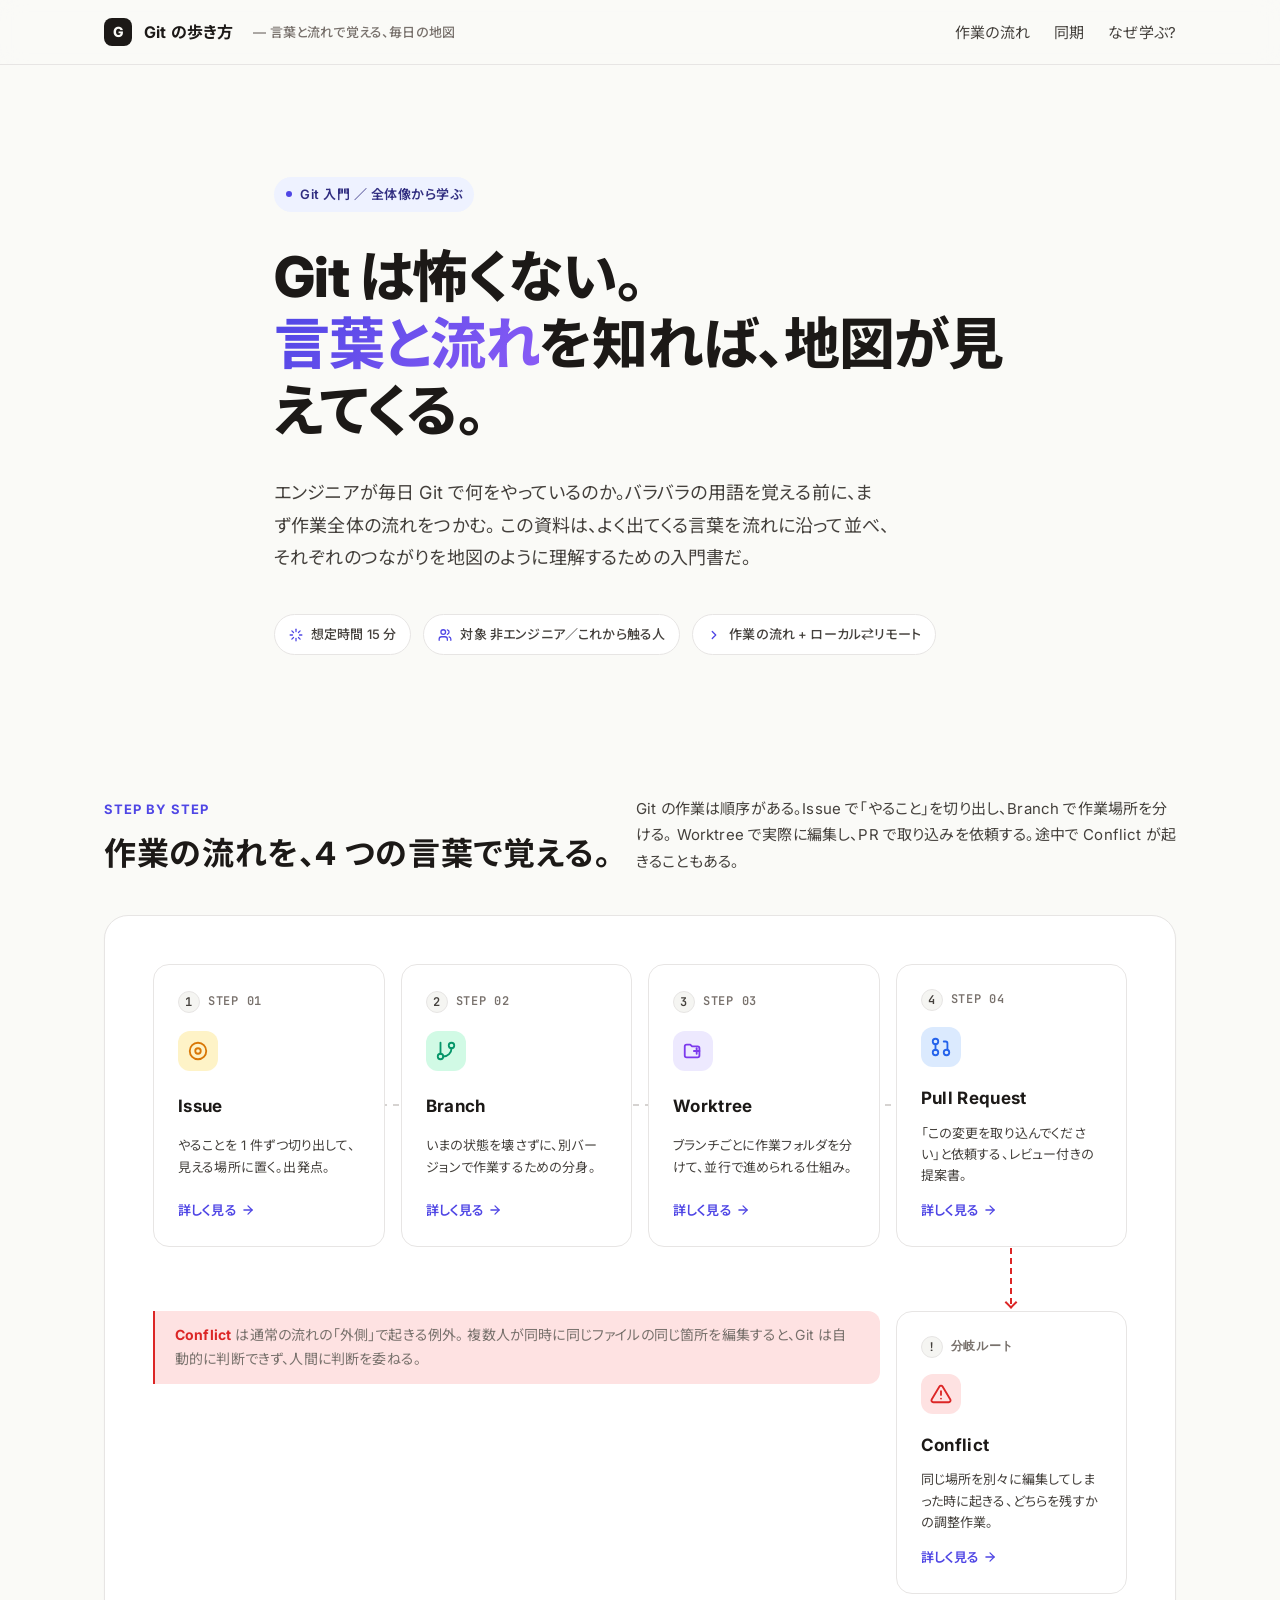
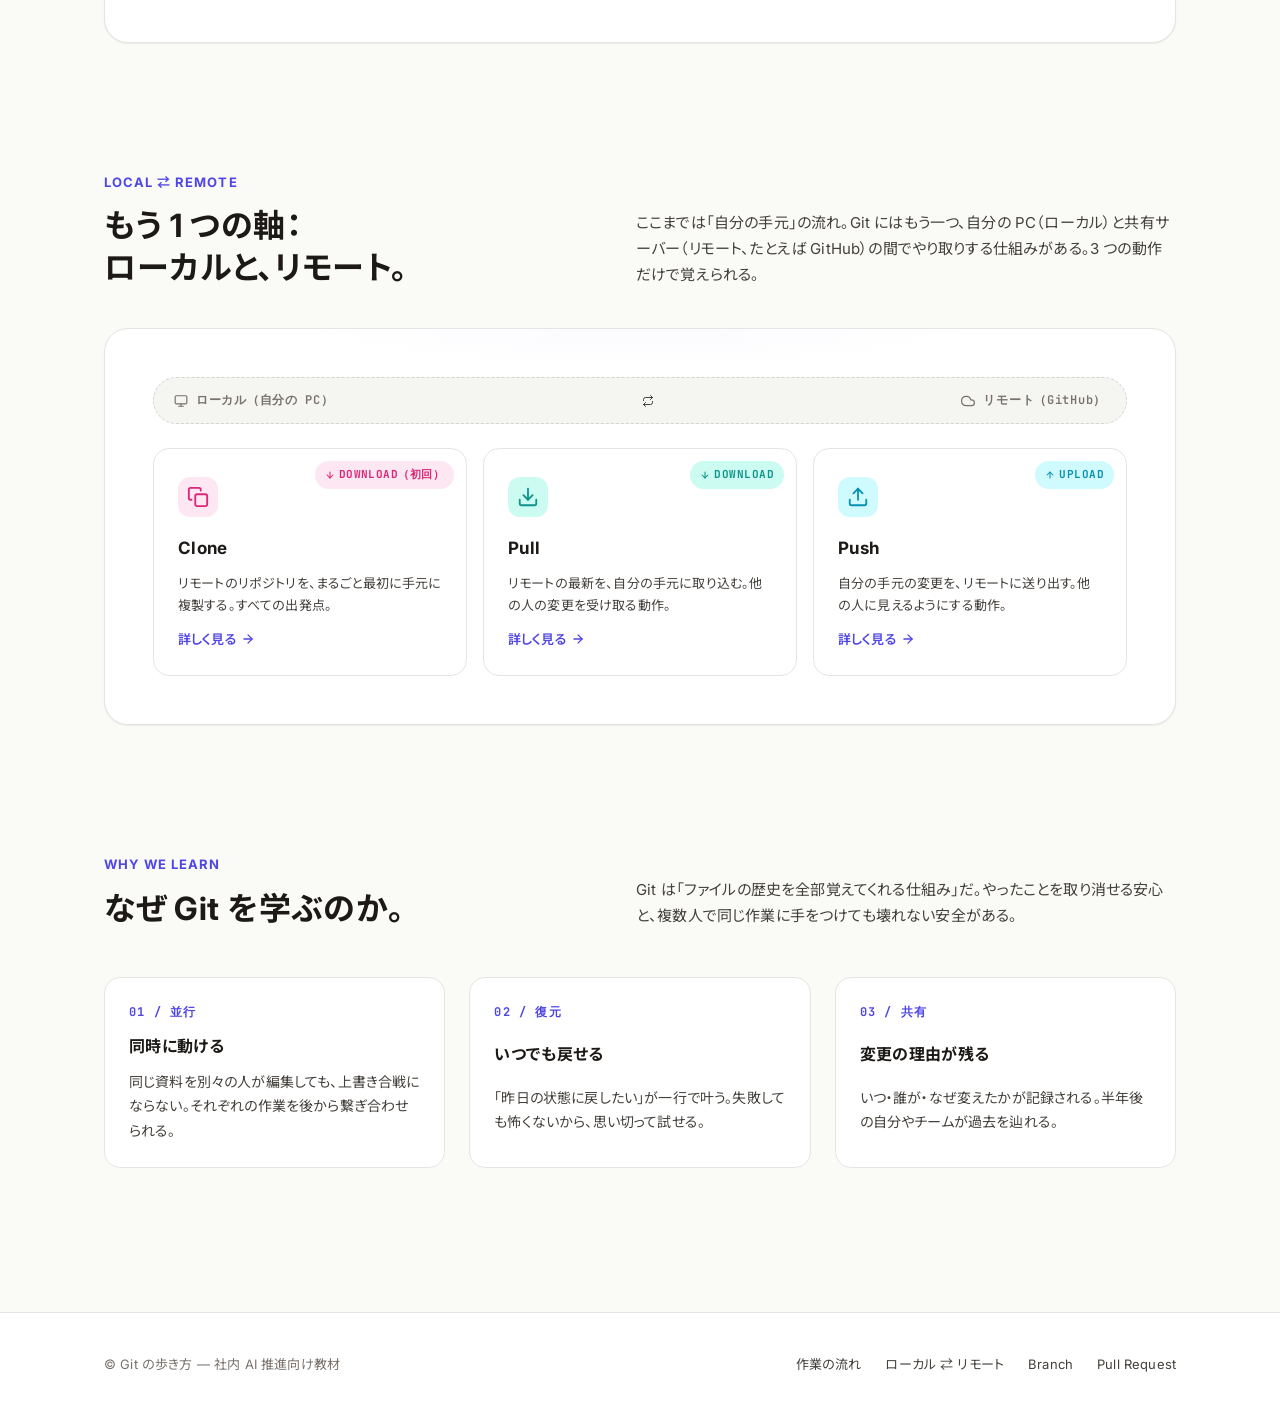
==== commit 1f45d989: "Merge main: align topic theming class to .topic-* and adopt new pages main 側で並行進化していた次の変更を取り込み、整合させた" ====
--- a/index.html
+++ b/index.html
@@ -77,8 +77,7 @@
             <div class="flow__connector" aria-hidden="true"></div>
 
             <!-- Issue -->
-            <a class="flow-card flow-card--issue" href="#" role="listitem" aria-disabled="true">
-              <span class="flow-card__badge">準備中</span>
+            <a class="flow-card flow-card--issue" href="issue.html" role="listitem">
               <span class="flow-card__step"><span class="flow-card__step-num">1</span>STEP 01</span>
               <span class="flow-card__icon" aria-hidden="true">
                 <svg viewBox="0 0 24 24" fill="none" stroke="currentColor" stroke-width="2" stroke-linecap="round" stroke-linejoin="round"><circle cx="12" cy="12" r="9"/><circle cx="12" cy="12" r="3"/></svg>
@@ -106,8 +105,7 @@
             </a>
 
             <!-- Worktree -->
-            <a class="flow-card flow-card--worktree" href="#" role="listitem" aria-disabled="true">
-              <span class="flow-card__badge">準備中</span>
+            <a class="flow-card flow-card--worktree" href="worktree.html" role="listitem">
               <span class="flow-card__step"><span class="flow-card__step-num">3</span>STEP 03</span>
               <span class="flow-card__icon" aria-hidden="true">
                 <svg viewBox="0 0 24 24" fill="none" stroke="currentColor" stroke-width="2" stroke-linecap="round" stroke-linejoin="round"><path d="M3 7a2 2 0 0 1 2-2h4l2 2h6a2 2 0 0 1 2 2v8a2 2 0 0 1-2 2H5a2 2 0 0 1-2-2V7z"/><path d="M16 9v6"/><path d="M13 12h6"/></svg>
@@ -121,8 +119,7 @@
             </a>
 
             <!-- PR -->
-            <a class="flow-card flow-card--pr" href="#" role="listitem" aria-disabled="true">
-              <span class="flow-card__badge">準備中</span>
+            <a class="flow-card flow-card--pr" href="pr.html" role="listitem">
               <span class="flow-card__step"><span class="flow-card__step-num">4</span>STEP 04</span>
               <span class="flow-card__icon" aria-hidden="true">
                 <svg viewBox="0 0 24 24" fill="none" stroke="currentColor" stroke-width="2" stroke-linecap="round" stroke-linejoin="round"><circle cx="6" cy="6" r="3"/><circle cx="6" cy="18" r="3"/><circle cx="18" cy="18" r="3"/><line x1="6" y1="9" x2="6" y2="15"/><path d="M15 6h2a2 2 0 0 1 2 2v7"/></svg>
@@ -138,8 +135,7 @@
 
           <!-- Conflict branch -->
           <div class="flow__branchpath">
-            <a class="flow-card flow-card--conflict" href="#" role="listitem" aria-disabled="true">
-              <span class="flow-card__badge">準備中</span>
+            <a class="flow-card flow-card--conflict" href="conflict.html" role="listitem">
               <span class="flow-card__step"><span class="flow-card__step-num">!</span>分岐ルート</span>
               <span class="flow-card__icon" aria-hidden="true">
                 <svg viewBox="0 0 24 24" fill="none" stroke="currentColor" stroke-width="2" stroke-linecap="round" stroke-linejoin="round"><path d="M10.29 3.86 1.82 18a2 2 0 0 0 1.71 3h16.94a2 2 0 0 0 1.71-3L13.71 3.86a2 2 0 0 0-3.42 0z"/><line x1="12" y1="9" x2="12" y2="13"/><line x1="12" y1="17" x2="12.01" y2="17"/></svg>
@@ -285,6 +281,7 @@
         <a href="#flow">作業の流れ</a>
         <a href="#sync">ローカル ⇄ リモート</a>
         <a href="branch.html">Branch</a>
+        <a href="pr.html">Pull Request</a>
       </nav>
     </div>
   </footer>
--- a/styles.css
+++ b/styles.css
@@ -48,10 +48,6 @@
   --c-push: #0891B2;
   --c-push-bg: #CFFAFE;
 
-  /* page topic (body の .page--xxx で上書き) */
-  --topic: var(--c-branch);
-  --topic-bg: var(--c-branch-bg);
-
   /* radius */
   --r-sm: 8px;
   --r-md: 12px;
@@ -88,13 +84,21 @@
 
   /* container */
   --container: 1120px;
-}
-
-/* page topic override */
-.page--branch { --topic: var(--c-branch); --topic-bg: var(--c-branch-bg); }
-.page--clone  { --topic: var(--c-clone);  --topic-bg: var(--c-clone-bg); }
-.page--pull   { --topic: var(--c-pull);   --topic-bg: var(--c-pull-bg); }
-.page--push   { --topic: var(--c-push);   --topic-bg: var(--c-push-bg); }
+
+  /* topic theme (per-page accent — default: branch) */
+  --topic: var(--c-branch);
+  --topic-bg: var(--c-branch-bg);
+}
+
+/* per-page topic theme override */
+.topic-issue    { --topic: var(--c-issue);    --topic-bg: var(--c-issue-bg); }
+.topic-branch   { --topic: var(--c-branch);   --topic-bg: var(--c-branch-bg); }
+.topic-worktree { --topic: var(--c-worktree); --topic-bg: var(--c-worktree-bg); }
+.topic-pr       { --topic: var(--c-pr);       --topic-bg: var(--c-pr-bg); }
+.topic-conflict { --topic: var(--c-conflict); --topic-bg: var(--c-conflict-bg); }
+.topic-clone    { --topic: var(--c-clone);    --topic-bg: var(--c-clone-bg); }
+.topic-pull     { --topic: var(--c-pull);     --topic-bg: var(--c-pull-bg); }
+.topic-push     { --topic: var(--c-push);     --topic-bg: var(--c-push-bg); }
 
 /* ---------- Base ---------- */
 html { font-size: 16px; }
@@ -946,6 +950,359 @@
   cursor: not-allowed;
   pointer-events: none;
 }
+
+/* ==========================================================================
+   Conflict marker block (terminal-like view)
+   ========================================================================== */
+
+.codeblock {
+  background: #0F172A;
+  color: #E2E8F0;
+  border-radius: var(--r-md);
+  font-family: var(--font-mono);
+  font-size: 0.8125rem;
+  line-height: 1.85;
+  overflow: hidden;
+  border: 1px solid #1E293B;
+  margin: var(--sp-6) 0;
+  box-shadow: var(--shadow-md);
+}
+.codeblock__head {
+  display: flex;
+  align-items: center;
+  gap: var(--sp-3);
+  padding: var(--sp-3) var(--sp-5);
+  background: #1E293B;
+  border-bottom: 1px solid #334155;
+  font-size: 0.75rem;
+  color: #94A3B8;
+  font-weight: 500;
+}
+.codeblock__dots {
+  display: inline-flex;
+  gap: 6px;
+}
+.codeblock__dots span {
+  width: 10px;
+  height: 10px;
+  border-radius: 50%;
+  display: inline-block;
+  background: #475569;
+}
+.codeblock__dots span:nth-child(1) { background: #EF4444; }
+.codeblock__dots span:nth-child(2) { background: #F59E0B; }
+.codeblock__dots span:nth-child(3) { background: #10B981; }
+.codeblock__file {
+  margin-left: var(--sp-3);
+  font-family: var(--font-mono);
+  font-size: 0.75rem;
+  color: #CBD5E1;
+}
+.codeblock__body {
+  padding: var(--sp-5) 0;
+  overflow-x: auto;
+}
+.codeblock__line {
+  display: grid;
+  grid-template-columns: 48px 1fr;
+  gap: var(--sp-3);
+  padding: 0 var(--sp-5);
+  white-space: nowrap;
+}
+.codeblock__ln {
+  color: #475569;
+  user-select: none;
+  text-align: right;
+  font-size: 0.75rem;
+  padding-top: 2px;
+}
+.codeblock__txt { color: #E2E8F0; }
+.codeblock__txt .cmt { color: #64748B; }
+
+/* marker lines */
+.codeblock__line--our      { background: rgba(239, 68, 68, 0.10); }
+.codeblock__line--their    { background: rgba(59, 130, 246, 0.10); }
+.codeblock__line--m-our    { background: rgba(239, 68, 68, 0.18); }
+.codeblock__line--m-sep    { background: rgba(148, 163, 184, 0.12); }
+.codeblock__line--m-their  { background: rgba(59, 130, 246, 0.18); }
+.codeblock__line--m-our   .codeblock__txt { color: #FCA5A5; font-weight: 700; }
+.codeblock__line--m-sep   .codeblock__txt { color: #CBD5E1; font-weight: 700; }
+.codeblock__line--m-their .codeblock__txt { color: #93C5FD; font-weight: 700; }
+.codeblock__line--our     .codeblock__txt { color: #FECACA; }
+.codeblock__line--their   .codeblock__txt { color: #BFDBFE; }
+.codeblock__line--ok      { background: rgba(16, 185, 129, 0.10); }
+.codeblock__line--ok      .codeblock__txt { color: #A7F3D0; }
+
+/* annotated marker legend that sits next to the codeblock */
+.marker-legend {
+  display: grid;
+  gap: var(--sp-3);
+  margin: var(--sp-4) 0 var(--sp-6);
+}
+.marker-legend-row {
+  display: grid;
+  grid-template-columns: 180px 1fr;
+  align-items: start;
+  gap: var(--sp-4);
+  padding: var(--sp-4) var(--sp-5);
+  background: var(--surface);
+  border: 1px solid var(--border);
+  border-radius: var(--r-md);
+}
+.marker-legend-row code {
+  background: #0F172A;
+  color: #E2E8F0;
+  border-color: #1E293B;
+  font-size: 0.8125rem;
+  padding: 0.25rem 0.5rem;
+}
+.marker-legend-row--our code   { color: #FCA5A5; }
+.marker-legend-row--sep code   { color: #CBD5E1; }
+.marker-legend-row--their code { color: #93C5FD; }
+.marker-legend-row p { font-size: 0.875rem; color: var(--ink-soft); margin: 0; line-height: 1.7; }
+
+/* three-card compare (ours / theirs / final) */
+.compare {
+  display: grid;
+  grid-template-columns: 1fr 1fr 1fr;
+  gap: var(--sp-4);
+  margin: var(--sp-6) 0;
+  align-items: stretch;
+}
+.compare__card {
+  background: var(--surface);
+  border: 1.5px solid var(--border);
+  border-radius: var(--r-md);
+  padding: var(--sp-5);
+  display: grid;
+  gap: var(--sp-3);
+}
+.compare__label {
+  display: inline-flex;
+  align-items: center;
+  gap: var(--sp-2);
+  font-size: 0.6875rem;
+  font-weight: 700;
+  letter-spacing: 0.08em;
+  text-transform: uppercase;
+  color: var(--ink-mute);
+}
+
+/* ==========================================================================
+   PR ページ専用コンポーネント
+   ========================================================================== */
+
+/* 模擬 PR カード */
+.pr-card {
+  background: var(--surface);
+  border: 1px solid var(--border);
+  border-radius: var(--r-lg);
+  margin: var(--sp-6) 0;
+  overflow: hidden;
+  box-shadow: var(--shadow-sm);
+}
+.pr-card__head {
+  display: flex;
+  align-items: center;
+  gap: var(--sp-3);
+  padding: var(--sp-4) var(--sp-5);
+  background: var(--surface-muted);
+  border-bottom: 1px solid var(--border);
+  flex-wrap: wrap;
+}
+.pr-card__status {
+  display: inline-flex;
+  align-items: center;
+  gap: var(--sp-2);
+  padding: 0.25rem 0.625rem;
+  background: var(--c-pr-bg);
+  color: var(--c-pr);
+  border-radius: var(--r-pill);
+  font-size: 0.75rem;
+  font-weight: 700;
+  letter-spacing: 0.04em;
+}
+.pr-card__status::before {
+  content: "";
+  width: 6px;
+  height: 6px;
+  border-radius: 50%;
+  background: var(--c-pr);
+}
+.pr-card__title {
+  font-size: 1rem;
+  font-weight: 700;
+  color: var(--ink);
+  flex: 1 1 auto;
+  min-width: 0;
+}
+.pr-card__meta {
+  font-size: 0.75rem;
+  color: var(--ink-mute);
+  font-family: var(--font-mono);
+}
+.pr-card__body {
+  padding: var(--sp-5);
+  display: grid;
+  gap: var(--sp-4);
+}
+.pr-card__field {
+  display: grid;
+  gap: var(--sp-1);
+}
+.pr-card__field-label {
+  font-size: 0.6875rem;
+  font-weight: 700;
+  letter-spacing: 0.08em;
+  text-transform: uppercase;
+  color: var(--ink-mute);
+}
+.compare__label .dot {
+  width: 8px;
+  height: 8px;
+  border-radius: 50%;
+  background: currentColor;
+}
+.compare__content {
+  font-family: var(--font-mono);
+  font-size: 0.875rem;
+  background: var(--surface-muted);
+  padding: var(--sp-3) var(--sp-4);
+  border-radius: var(--r-sm);
+  border: 1px solid var(--border);
+  color: var(--ink);
+}
+.compare__note { font-size: 0.8125rem; color: var(--ink-mute); line-height: 1.7; }
+.compare__card--our   { border-color: rgba(220, 38, 38, 0.30); }
+.compare__card--our   .compare__label { color: var(--c-conflict); }
+.compare__card--their { border-color: rgba(37, 99, 235, 0.30); }
+.compare__card--their .compare__label { color: var(--c-pr); }
+.compare__card--final { border-color: rgba(5, 150, 105, 0.35); background: #ECFDF5; }
+.compare__card--final .compare__label { color: var(--c-branch); }
+.compare__card--final .compare__content { background: var(--surface); border-color: rgba(5, 150, 105, 0.25); }
+
+/* mini diagram for "違う行 vs 同じ行" */
+.line-compare {
+  display: grid;
+  grid-template-columns: 1fr 1fr;
+  gap: var(--sp-6);
+  margin: var(--sp-6) 0;
+}
+.line-compare__card {
+  background: var(--surface);
+  border: 1.5px solid var(--border);
+  border-radius: var(--r-lg);
+  padding: var(--sp-6);
+  display: grid;
+  gap: var(--sp-4);
+}
+.line-compare__head {
+  display: flex;
+  align-items: center;
+  justify-content: space-between;
+  gap: var(--sp-3);
+}
+.line-compare__tag {
+  font-size: 0.75rem;
+  font-weight: 700;
+  padding: 0.25rem 0.625rem;
+  border-radius: var(--r-pill);
+  letter-spacing: 0.04em;
+}
+.line-compare__card--ok   { border-color: rgba(5, 150, 105, 0.30); }
+.line-compare__card--ok   .line-compare__tag { background: var(--c-branch-bg); color: var(--c-branch); }
+.line-compare__card--bad  { border-color: rgba(220, 38, 38, 0.30); }
+.line-compare__card--bad  .line-compare__tag { background: var(--c-conflict-bg); color: var(--c-conflict); }
+.line-compare__title { font-size: 1rem; font-weight: 700; }
+.line-compare__file {
+  font-family: var(--font-mono);
+  font-size: 0.8125rem;
+  background: var(--surface-muted);
+  border: 1px solid var(--border);
+  border-radius: var(--r-sm);
+  padding: var(--sp-3) var(--sp-4);
+  display: grid;
+  gap: 4px;
+}
+.line-compare__file-row {
+  display: grid;
+  grid-template-columns: 24px 1fr;
+  gap: var(--sp-2);
+  align-items: center;
+}
+.line-compare__file-row .ln { color: var(--ink-mute); font-size: 0.75rem; text-align: right; }
+.line-compare__file-row.is-our   .txt { color: var(--c-conflict); font-weight: 700; }
+.line-compare__file-row.is-their .txt { color: var(--c-pr); font-weight: 700; }
+.line-compare__verdict { font-size: 0.8125rem; color: var(--ink-soft); line-height: 1.7; }
+.line-compare__verdict strong { color: var(--ink); }
+
+.pr-card__field-value {
+  font-size: 0.875rem;
+  color: var(--ink-soft);
+  line-height: 1.75;
+}
+.pr-card__field-value strong { color: var(--ink); font-weight: 700; }
+
+/* レビューでやり取りされるコメント風ブロック */
+.review-thread {
+  display: grid;
+  gap: var(--sp-4);
+  margin: var(--sp-6) 0;
+}
+.review-comment {
+  display: grid;
+  grid-template-columns: auto 1fr;
+  gap: var(--sp-3);
+  align-items: start;
+}
+.review-comment__avatar {
+  width: 32px;
+  height: 32px;
+  border-radius: 50%;
+  display: grid;
+  place-items: center;
+  font-weight: 700;
+  font-size: 0.8125rem;
+  color: white;
+  background: var(--c-pr);
+  flex-shrink: 0;
+}
+.review-comment--author .review-comment__avatar { background: var(--c-branch); }
+.review-comment__body {
+  background: var(--surface);
+  border: 1px solid var(--border);
+  border-radius: var(--r-md);
+  padding: var(--sp-3) var(--sp-4);
+}
+.review-comment__meta {
+  display: flex;
+  align-items: center;
+  gap: var(--sp-2);
+  font-size: 0.75rem;
+  color: var(--ink-mute);
+  margin-bottom: var(--sp-1);
+  flex-wrap: wrap;
+}
+.review-comment__name { font-weight: 700; color: var(--ink); }
+.review-comment__tag {
+  font-size: 0.625rem;
+  font-weight: 700;
+  letter-spacing: 0.04em;
+  padding: 0.125rem 0.375rem;
+  border-radius: var(--r-sm);
+  background: var(--c-pr-bg);
+  color: var(--c-pr);
+}
+.review-comment__tag--approved {
+  background: var(--c-branch-bg);
+  color: var(--c-branch);
+}
+.review-comment__text {
+  font-size: 0.875rem;
+  line-height: 1.7;
+  color: var(--ink-soft);
+}
+.review-comment__text strong { color: var(--ink); }
 
 /* ---------- Responsive ---------- */
 @media (max-width: 960px) {
@@ -965,6 +1322,10 @@
   .summary { grid-template-columns: 1fr; }
   .pager { grid-template-columns: 1fr; }
   .pager-link--next { text-align: left; }
+
+  .compare { grid-template-columns: 1fr; }
+  .line-compare { grid-template-columns: 1fr; }
+  .marker-legend-row { grid-template-columns: 1fr; }
 }
 
 @media (max-width: 640px) {
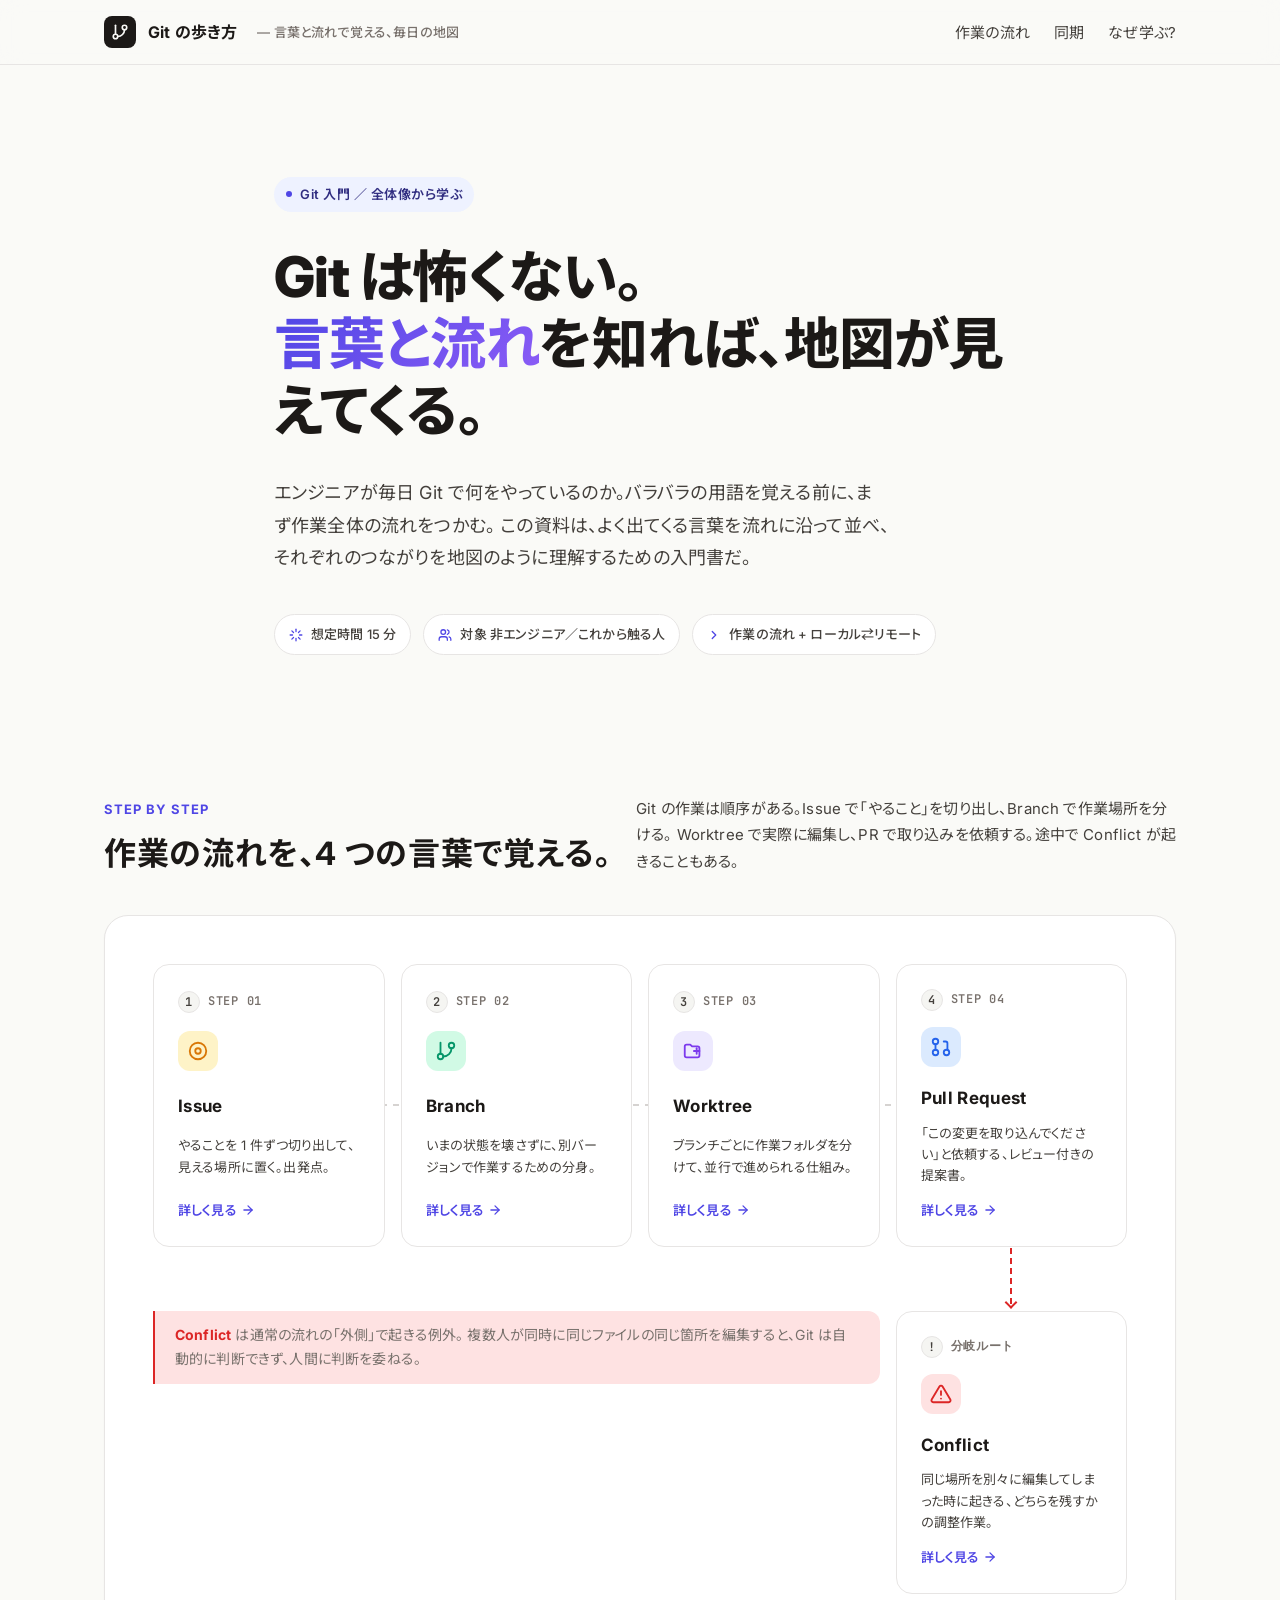
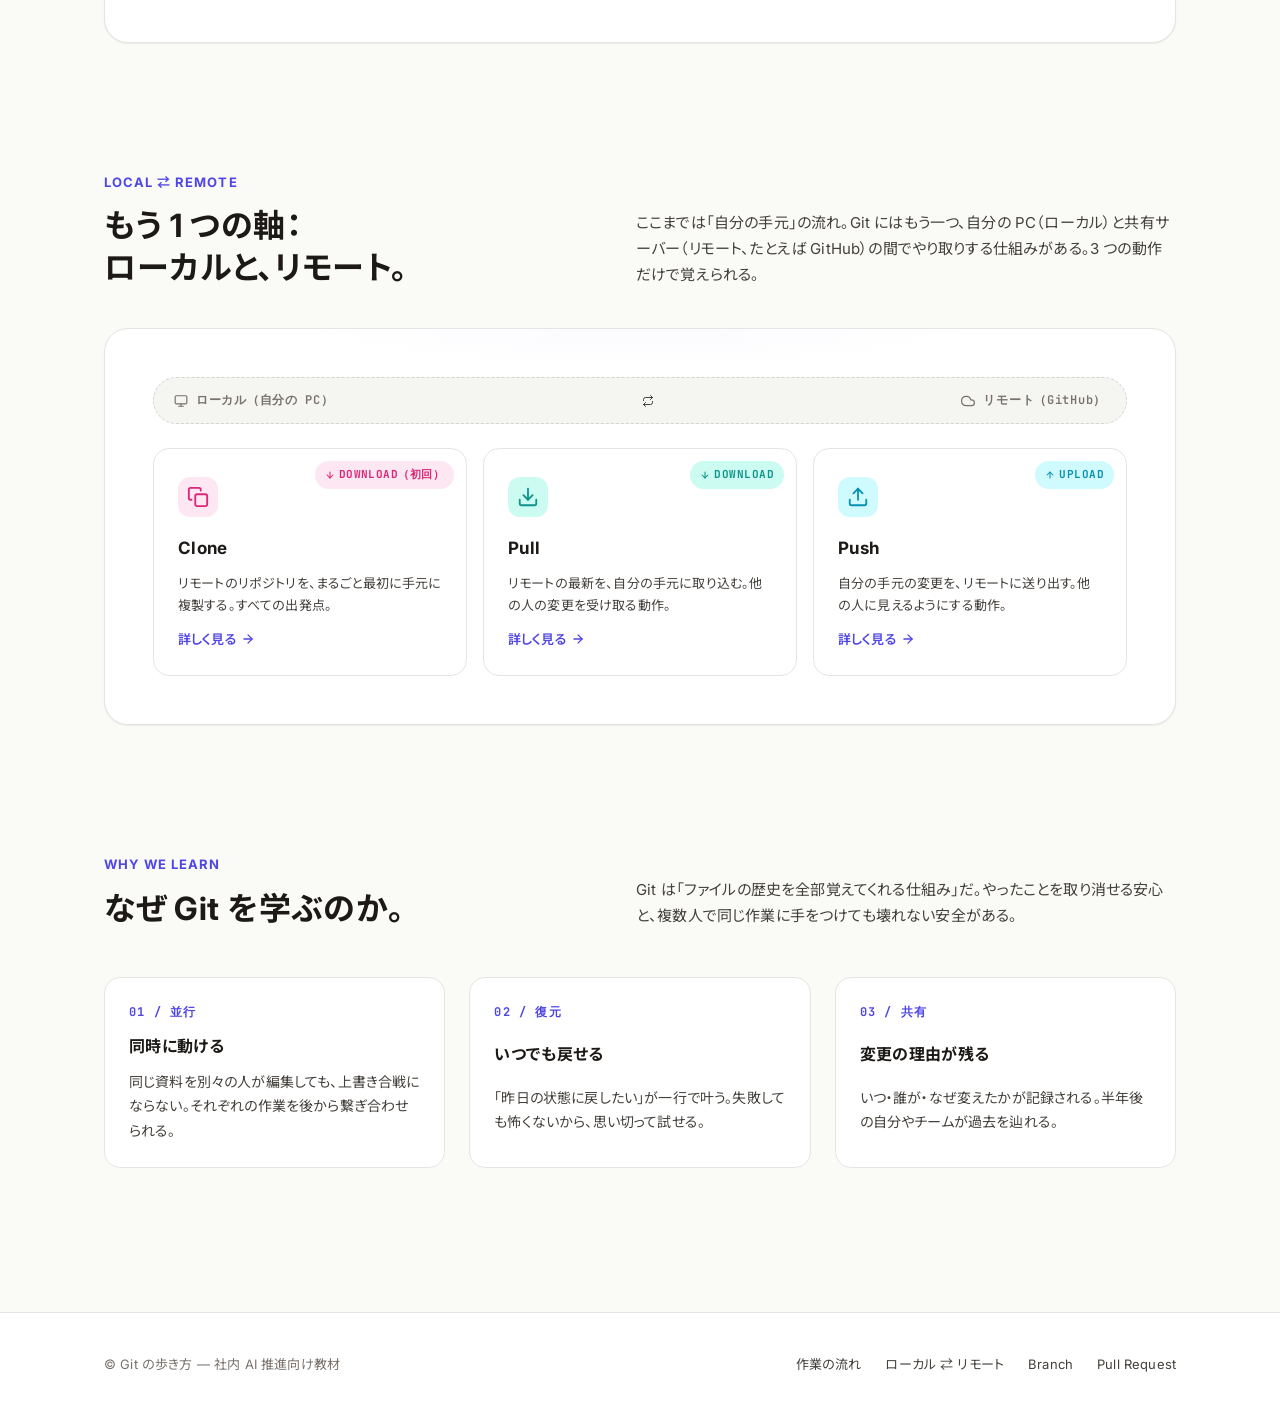
==== commit d99e205a: "左上ブランドアイコンを G から Git ブランチ SVG に変更 (#19) - 全 9 ページの brand__mark を SVG アイコンに置換 - ホバーで軽く回転 + 影が出る演出を追加 " ====
--- a/index.html
+++ b/index.html
@@ -14,7 +14,7 @@
   <header class="site-header">
     <div class="container site-header__inner">
       <a class="brand" href="index.html">
-        <span class="brand__mark">G</span>
+        <span class="brand__mark" aria-hidden="true"><svg viewBox="0 0 24 24" fill="none" stroke="currentColor" stroke-width="2.2" stroke-linecap="round" stroke-linejoin="round"><line x1="6" y1="3" x2="6" y2="15"/><circle cx="18" cy="6" r="3"/><circle cx="6" cy="18" r="3"/><path d="M18 9a9 9 0 0 1-9 9"/></svg></span>
         <span class="brand__title">Git の歩き方</span>
         <span class="brand__sub">— 言葉と流れで覚える、毎日の地図</span>
       </a>
--- a/styles.css
+++ b/styles.css
@@ -162,16 +162,22 @@
   color: var(--ink);
 }
 .brand__mark {
-  width: 28px;
-  height: 28px;
+  width: 32px;
+  height: 32px;
   display: grid;
   place-items: center;
   background: var(--ink);
   color: var(--bg);
   border-radius: var(--r-sm);
-  font-weight: 800;
-  font-size: 0.875rem;
-  letter-spacing: -0.04em;
+  transition: transform 0.25s ease, box-shadow 0.25s ease;
+}
+.brand__mark svg {
+  width: 18px;
+  height: 18px;
+}
+.brand:hover .brand__mark {
+  transform: rotate(-8deg) scale(1.05);
+  box-shadow: 0 6px 16px -4px rgba(0, 0, 0, 0.25);
 }
 .brand__title { font-weight: 700; }
 .brand__sub {
